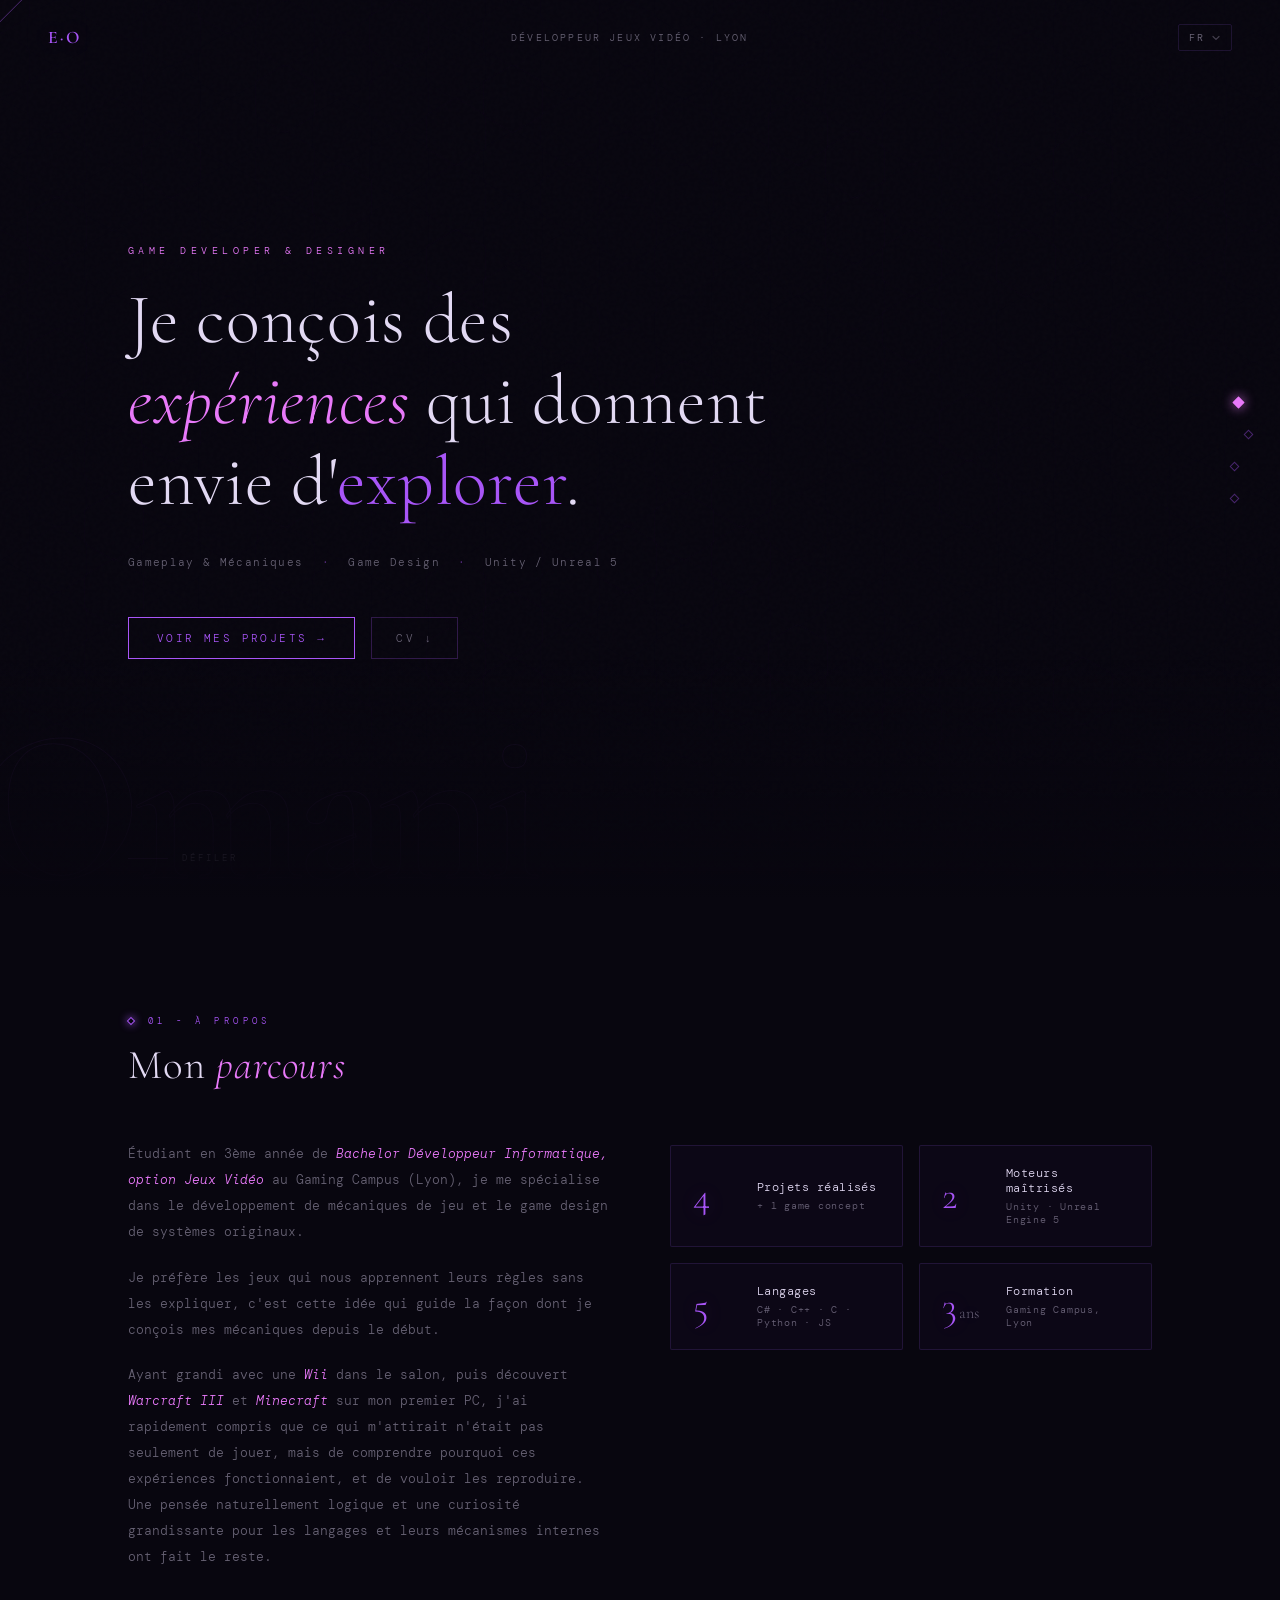
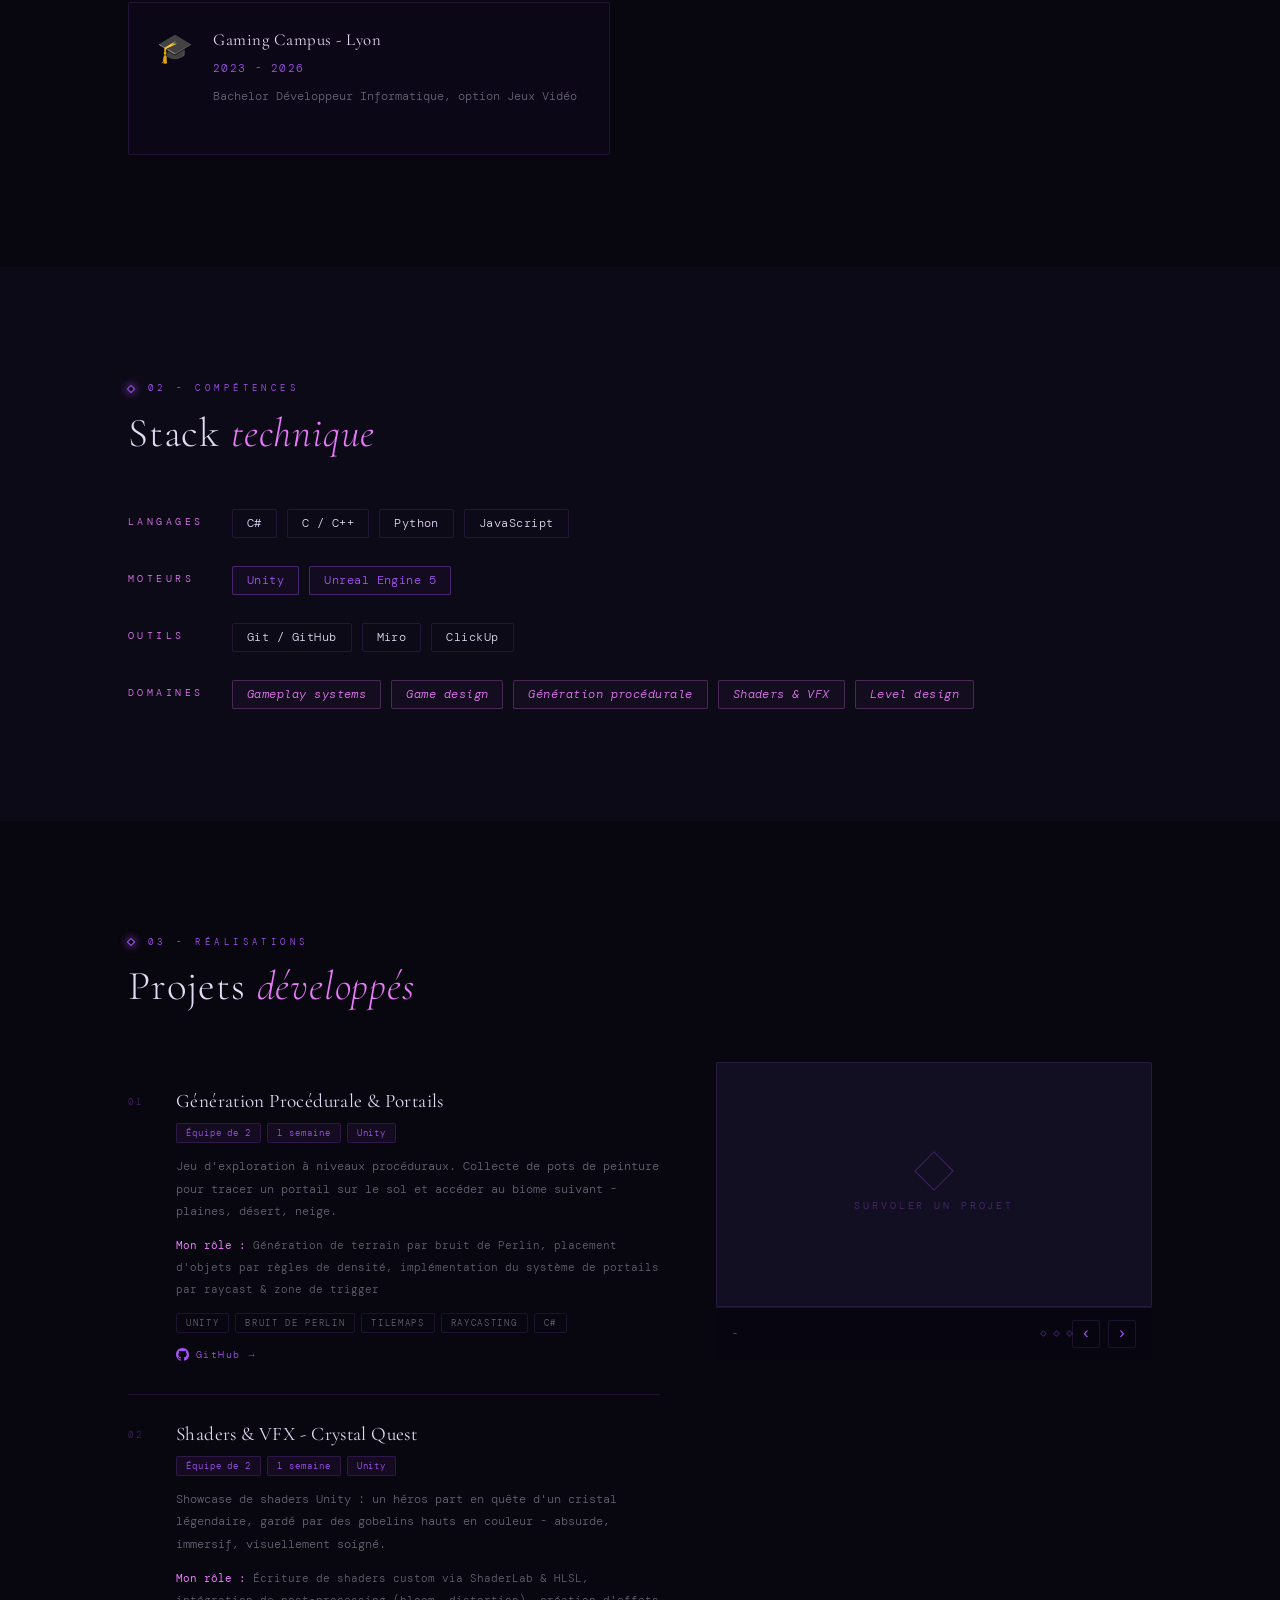
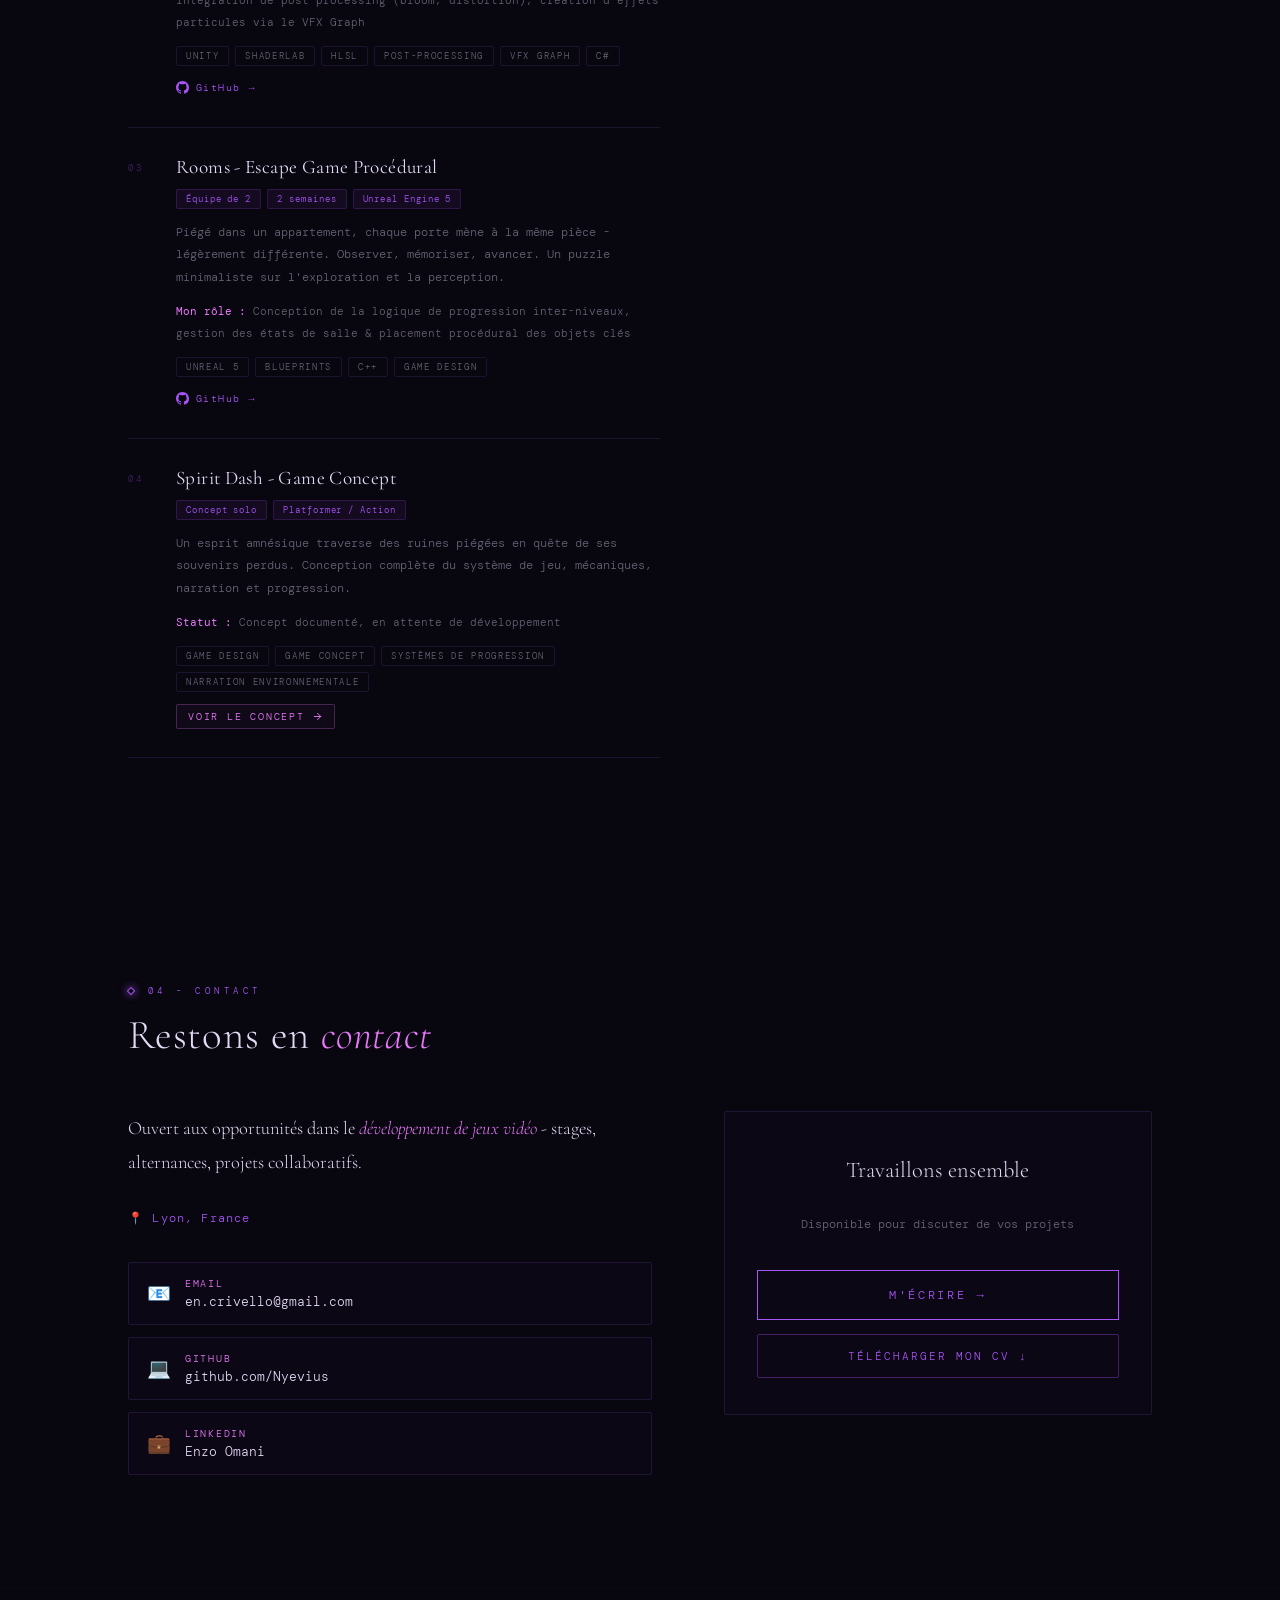
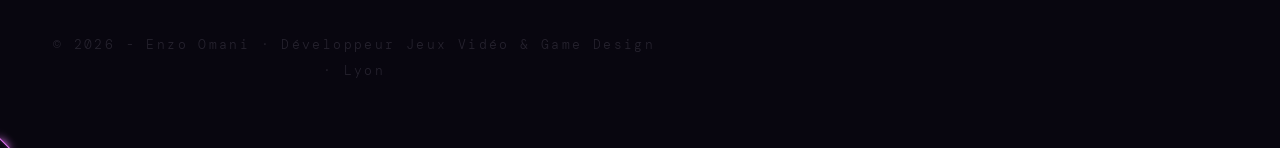
==== fr/index.html @ 34689213 "[ADD] website base" ====
﻿<!DOCTYPE html>
<html lang="fr">
<head>
    <meta charset="UTF-8">
    <meta name="viewport" content="width=device-width, initial-scale=1.0">
    <title>Enzo Omani - Développeur Jeux Vidéo & Game Design</title>
    <link rel="preconnect" href="https://fonts.googleapis.com">
    <link rel="preconnect" href="https://fonts.gstatic.com" crossorigin>
    <link href="https://fonts.googleapis.com/css2?family=Cormorant+Garamond:ital,wght@0,300;0,400;0,600;1,300;1,400&family=DM+Mono:ital,wght@0,300;0,400;1,300&display=swap" rel="stylesheet">
    <link rel="stylesheet" href="style.css">
</head>
<body>
    <canvas id="hex-canvas"></canvas>

    <nav class="nav">
        <div class="nav-logo">E·O</div>
        <div class="nav-right">Développeur Jeux Vidéo · Lyon</div>

        <div class="lang-switcher">
            <button class="lang-btn" id="lang-btn" aria-label="Changer de langue">
                <span class="lang-current">FR</span>
                <svg width="10" height="10" viewBox="0 0 10 10" fill="currentColor"><path d="M2 3.5L5 6.5L8 3.5" stroke="currentColor" stroke-width="1.2" fill="none" stroke-linecap="round"/></svg>
            </button>
            <div class="lang-dropdown" id="lang-dropdown">
                <a href="../en/" class="lang-option">EN - English</a>
                <a href="../fr/" class="lang-option lang-option--active">FR - Français</a>
            </div>
        </div>
    </nav>

    <header class="hero">
        <div class="hero-watermark">Omani</div>
        <div class="hero-content">
            <p class="hero-eyebrow">Game Developer &amp; Designer</p>
            <h1>
                Je conçois des<br>
                <span class="highlight">expériences</span> qui donnent<br>
                envie d'<span class="highlight-teal">explorer</span>.
            </h1>
            <p class="hero-subtitle">
                Gameplay &amp; Mécaniques <span>·</span> Game Design <span>·</span> Unity / Unreal 5
            </p>
            <div class="hero-cta">
                <a href="#projects" class="btn-primary">Voir mes projets <span class="btn-arrow">→</span></a>
                <a href="CV_Enzo_OMANI.pdf" download class="btn-ghost">CV ↓</a>
            </div>
        </div>
        <div class="scroll-hint"><div class="scroll-line"></div>Défiler</div>
    </header>

    <!-- À propos -->
    <section id="about" class="section">
        <p class="section-label">01 - À propos</p>
        <h2>Mon <span class="accent">parcours</span></h2>
        <div class="about-grid">
            <div class="about-text">
                <p>Étudiant en 3ème année de <span class="highlight">Bachelor Développeur Informatique, option Jeux Vidéo</span> au Gaming Campus (Lyon), je me spécialise dans le développement de mécaniques de jeu et le game design de systèmes originaux.</p>
                <p>Je préfère les jeux qui nous apprennent leurs règles sans les expliquer, c'est cette idée qui guide la façon dont je conçois mes mécaniques depuis le début.</p>
                <p>Ayant grandi avec une <span class="highlight">Wii</span> dans le salon, puis découvert <span class="highlight">Warcraft III</span> et <span class="highlight">Minecraft</span> sur mon premier PC, j'ai rapidement compris que ce qui m'attirait n'était pas seulement de jouer, mais de comprendre pourquoi ces expériences fonctionnaient, et de vouloir les reproduire. Une pensée naturellement logique et une curiosité grandissante pour les langages et leurs mécanismes internes ont fait le reste.</p>
                <div class="formation-card">
                    <div class="formation-icon">🎓</div>
                    <div class="formation-content">
                        <h3>Gaming Campus - Lyon</h3>
                        <p class="formation-years">2023 - 2026</p>
                        <p class="formation-degree">Bachelor Développeur Informatique, option Jeux Vidéo</p>
                    </div>
                </div>
            </div>
            <div class="about-highlights">
                <div class="highlight-card">
                    <span class="highlight-num">4</span>
                    <div class="highlight-info">
                        <span class="highlight-label">Projets réalisés</span>
                        <span class="highlight-sub">+ 1 game concept</span>
                    </div>
                </div>
                <div class="highlight-card">
                    <span class="highlight-num">2</span>
                    <div class="highlight-info">
                        <span class="highlight-label">Moteurs maîtrisés</span>
                        <span class="highlight-sub">Unity · Unreal Engine 5</span>
                    </div>
                </div>
                <div class="highlight-card">
                    <span class="highlight-num">5</span>
                    <div class="highlight-info">
                        <span class="highlight-label">Langages</span>
                        <span class="highlight-sub">C# · C++ · C · Python · JS</span>
                    </div>
                </div>
                <div class="highlight-card">
                    <span class="highlight-num">3<span class="highlight-num-unit">ans</span></span>
                    <div class="highlight-info">
                        <span class="highlight-label">Formation</span>
                        <span class="highlight-sub">Gaming Campus, Lyon</span>
                    </div>
                </div>
            </div>
        </div>
    </section>

    <!-- Compétences -->
    <section id="skills" class="section dark-section">
        <p class="section-label">02 - Compétences</p>
        <h2>Stack <span class="accent">technique</span></h2>
        <div class="skills-flat">
            <div class="skills-flat-group">
                <span class="skills-flat-label">Langages</span>
                <div class="skills-flat-tags">
                    <span class="skill-pill">C#</span>
                    <span class="skill-pill">C / C++</span>
                    <span class="skill-pill">Python</span>
                    <span class="skill-pill">JavaScript</span>
                </div>
            </div>
            <div class="skills-flat-group">
                <span class="skills-flat-label">Moteurs</span>
                <div class="skills-flat-tags">
                    <span class="skill-pill accent">Unity</span>
                    <span class="skill-pill accent">Unreal Engine 5</span>
                </div>
            </div>
            <div class="skills-flat-group">
                <span class="skills-flat-label">Outils</span>
                <div class="skills-flat-tags">
                    <span class="skill-pill">Git / GitHub</span>
                    <span class="skill-pill">Miro</span>
                    <span class="skill-pill">ClickUp</span>
                </div>
            </div>
            <div class="skills-flat-group">
                <span class="skills-flat-label">Domaines</span>
                <div class="skills-flat-tags">
                    <span class="skill-pill highlight">Gameplay systems</span>
                    <span class="skill-pill highlight">Game design</span>
                    <span class="skill-pill highlight">Génération procédurale</span>
                    <span class="skill-pill highlight">Shaders &amp; VFX</span>
                    <span class="skill-pill highlight">Level design</span>
                </div>
            </div>
        </div>
    </section>

    <!-- Projets -->
    <section id="projects" class="section">
        <p class="section-label">03 - Réalisations</p>
        <h2>Projets <span class="accent">développés</span></h2>
        <div class="projects-layout">

            <!-- Liste gauche -->
            <div class="projects-list-panel">

                <div class="project-row" data-project="0">
                    <span class="row-num">01</span>
                    <div class="row-body">
                        <h3 class="row-title">Génération Procédurale &amp; Portails</h3>
                        <div class="row-meta">
                            <span class="meta-badge">Équipe de 2</span>
                            <span class="meta-badge">1 semaine</span>
                            <span class="meta-badge">Unity</span>
                        </div>
                        <p class="row-desc">Jeu d'exploration à niveaux procéduraux. Collecte de pots de peinture pour tracer un portail sur le sol et accéder au biome suivant - plaines, désert, neige.</p>
                        <p class="row-role"><strong>Mon rôle :</strong> Génération de terrain par bruit de Perlin, placement d'objets par règles de densité, implémentation du système de portails par raycast &amp; zone de trigger</p>
                        <div class="row-tags"><span class="tag">Unity</span><span class="tag">Bruit de Perlin</span><span class="tag">Tilemaps</span><span class="tag">Raycasting</span><span class="tag">C#</span></div>
                        <a href="https://github.com/Nyevius/Portal-Procedural" target="_blank" rel="noopener" class="row-link">
                            <svg width="13" height="13" viewBox="0 0 24 24" fill="currentColor"><path d="M12 0C5.37 0 0 5.37 0 12c0 5.31 3.435 9.795 8.205 11.385.6.105.825-.255.825-.57 0-.285-.015-1.23-.015-2.235-3.015.555-3.795-.735-4.035-1.41-.135-.345-.72-1.41-1.23-1.695-.42-.225-1.02-.78-.015-.795.945-.015 1.62.87 1.845 1.23 1.08 1.815 2.805 1.305 3.495.99.105-.78.42-1.305.765-1.605-2.67-.3-5.46-1.335-5.46-5.925 0-1.305.465-2.385 1.23-3.225-.12-.3-.54-1.53.12-3.18 0 0 1.005-.315 3.3 1.23.96-.27 1.98-.405 3-.405s2.04.135 3 .405c2.295-1.56 3.3-1.23 3.3-1.23.66 1.65.24 2.88.12 3.18.765.84 1.23 1.905 1.23 3.225 0 4.605-2.805 5.625-5.475 5.925.435.375.81 1.095.81 2.22 0 1.605-.015 2.895-.015 3.3 0 .315.225.69.825.57A12.02 12.02 0 0 0 24 12c0-6.63-5.37-12-12-12z"/></svg>
                            GitHub →
                        </a>
                    </div>
                </div>

                <div class="project-row" data-project="1">
                    <span class="row-num">02</span>
                    <div class="row-body">
                        <h3 class="row-title">Shaders &amp; VFX - Crystal Quest</h3>
                        <div class="row-meta">
                            <span class="meta-badge">Équipe de 2</span>
                            <span class="meta-badge">1 semaine</span>
                            <span class="meta-badge">Unity</span>
                        </div>
                        <p class="row-desc">Showcase de shaders Unity : un héros part en quête d'un cristal légendaire, gardé par des gobelins hauts en couleur - absurde, immersif, visuellement soigné.</p>
                        <p class="row-role"><strong>Mon rôle :</strong> Écriture de shaders custom via ShaderLab &amp; HLSL, intégration de post-processing (bloom, distortion), création d'effets particules via le VFX Graph</p>
                        <div class="row-tags"><span class="tag">Unity</span><span class="tag">ShaderLab</span><span class="tag">HLSL</span><span class="tag">Post-Processing</span><span class="tag">VFX Graph</span><span class="tag">C#</span></div>
                        <a href="https://github.com/Nyevius/Shaders-VFX" target="_blank" rel="noopener" class="row-link">
                            <svg width="13" height="13" viewBox="0 0 24 24" fill="currentColor"><path d="M12 0C5.37 0 0 5.37 0 12c0 5.31 3.435 9.795 8.205 11.385.6.105.825-.255.825-.57 0-.285-.015-1.23-.015-2.235-3.015.555-3.795-.735-4.035-1.41-.135-.345-.72-1.41-1.23-1.695-.42-.225-1.02-.78-.015-.795.945-.015 1.62.87 1.845 1.23 1.08 1.815 2.805 1.305 3.495.99.105-.78.42-1.305.765-1.605-2.67-.3-5.46-1.335-5.46-5.925 0-1.305.465-2.385 1.23-3.225-.12-.3-.54-1.53.12-3.18 0 0 1.005-.315 3.3 1.23.96-.27 1.98-.405 3-.405s2.04.135 3 .405c2.295-1.56 3.3-1.23 3.3-1.23.66 1.65.24 2.88.12 3.18.765.84 1.23 1.905 1.23 3.225 0 4.605-2.805 5.625-5.475 5.925.435.375.81 1.095.81 2.22 0 1.605-.015 2.895-.015 3.3 0 .315.225.69.825.57A12.02 12.02 0 0 0 24 12c0-6.63-5.37-12-12-12z"/></svg>
                            GitHub →
                        </a>
                    </div>
                </div>

                <div class="project-row" data-project="2">
                    <span class="row-num">03</span>
                    <div class="row-body">
                        <h3 class="row-title">Rooms - Escape Game Procédural</h3>
                        <div class="row-meta">
                            <span class="meta-badge">Équipe de 2</span>
                            <span class="meta-badge">2 semaines</span>
                            <span class="meta-badge">Unreal Engine 5</span>
                        </div>
                        <p class="row-desc">Piégé dans un appartement, chaque porte mène à la même pièce - légèrement différente. Observer, mémoriser, avancer. Un puzzle minimaliste sur l'exploration et la perception.</p>
                        <p class="row-role"><strong>Mon rôle :</strong> Conception de la logique de progression inter-niveaux, gestion des états de salle &amp; placement procédural des objets clés</p>
                        <div class="row-tags"><span class="tag">Unreal 5</span><span class="tag">Blueprints</span><span class="tag">C++</span><span class="tag">Game Design</span></div>
                        <a href="https://github.com/Nyevius/Rooms-Puzzle-Game-" target="_blank" rel="noopener" class="row-link">
                            <svg width="13" height="13" viewBox="0 0 24 24" fill="currentColor"><path d="M12 0C5.37 0 0 5.37 0 12c0 5.31 3.435 9.795 8.205 11.385.6.105.825-.255.825-.57 0-.285-.015-1.23-.015-2.235-3.015.555-3.795-.735-4.035-1.41-.135-.345-.72-1.41-1.23-1.695-.42-.225-1.02-.78-.015-.795.945-.015 1.62.87 1.845 1.23 1.08 1.815 2.805 1.305 3.495.99.105-.78.42-1.305.765-1.605-2.67-.3-5.46-1.335-5.46-5.925 0-1.305.465-2.385 1.23-3.225-.12-.3-.54-1.53.12-3.18 0 0 1.005-.315 3.3 1.23.96-.27 1.98-.405 3-.405s2.04.135 3 .405c2.295-1.56 3.3-1.23 3.3-1.23.66 1.65.24 2.88.12 3.18.765.84 1.23 1.905 1.23 3.225 0 4.605-2.805 5.625-5.475 5.925.435.375.81 1.095.81 2.22 0 1.605-.015 2.895-.015 3.3 0 .315.225.69.825.57A12.02 12.02 0 0 0 24 12c0-6.63-5.37-12-12-12z"/></svg>
                            GitHub →
                        </a>
                    </div>
                </div>

                <div class="project-row" data-project="3">
                    <span class="row-num">04</span>
                    <div class="row-body">
                        <h3 class="row-title">Spirit Dash - Game Concept</h3>
                        <div class="row-meta">
                            <span class="meta-badge">Concept solo</span>
                            <span class="meta-badge">Platformer / Action</span>
                        </div>
                        <p class="row-desc">Un esprit amnésique traverse des ruines piégées en quête de ses souvenirs perdus. Conception complète du système de jeu, mécaniques, narration et progression.</p>
                        <p class="row-role"><strong>Statut :</strong> Concept documenté, en attente de développement</p>
                        <div class="row-tags"><span class="tag">Game Design</span><span class="tag">Game Concept</span><span class="tag">Systèmes de progression</span><span class="tag">Narration environnementale</span></div>
                        <a href="spirit-dash.html" class="row-concept-btn">
                            Voir le concept
                            <svg xmlns="http://www.w3.org/2000/svg" width="11" height="11" viewBox="0 0 24 24" fill="none" stroke="currentColor" stroke-width="2" stroke-linecap="round" stroke-linejoin="round"><line x1="5" y1="12" x2="19" y2="12"/><polyline points="12 5 19 12 12 19"/></svg>
                        </a>
                    </div>
                </div>

            </div>

            <!-- Preview panel droite -->
            <div class="projects-preview-panel">
                <div class="preview-frame" id="preview-frame">
                    <!-- Placeholder -->
                    <div class="preview-placeholder" id="preview-placeholder">
                        <div class="placeholder-diamond"></div>
                        <span class="placeholder-text">Survoler un projet</span>
                    </div>

                    <!-- Slides projet 0 -->
                    <div class="preview-slide" data-project="0" data-img="0"><img src="../images/GenProcStart.png" alt="Plaines"></div>
                    <div class="preview-slide" data-project="0" data-img="1"><img src="../images/GenProcDesert.png" alt="Désert"></div>
                    <div class="preview-slide" data-project="0" data-img="2"><img src="../images/GenProcPortal.png" alt="Portail"></div>

                    <!-- Slides projet 1 -->
                    <div class="preview-slide" data-project="1" data-img="0"><img src="../images/ShaderVFX (1).png" alt="Crystal Quest"></div>
                    <div class="preview-slide" data-project="1" data-img="1"><img src="../images/ShaderVFX (2).png" alt="VFX"></div>

                    <!-- Slides projet 2 -->
                    <div class="preview-slide" data-project="2" data-img="0"><img src="../images/RoomScreen (1).png" alt="Rooms 1"></div>
                    <div class="preview-slide" data-project="2" data-img="1"><img src="../images/RoomScreen (2).png" alt="Rooms 2"></div>
                    <div class="preview-slide" data-project="2" data-img="2"><img src="../images/RoomScreen (3).png" alt="Rooms 3"></div>

                    <!-- Concept Spirit Dash -->
                    <div class="preview-slide" data-project="3" data-img="0">
                        <img src="../images/SpiritDash.png" alt="Spirit Dash">
                    </div>
                </div>

                <!-- Nav barre sous la preview -->
                <div class="preview-nav">
                    <span class="preview-nav-title" id="preview-nav-title">-</span>
                    <div class="preview-dots" id="preview-dots"></div>
                    <div class="preview-arrows">
                        <button class="preview-btn" id="preview-prev">‹</button>
                        <button class="preview-btn" id="preview-next">›</button>
                    </div>
                </div>
            </div>

        </div>
    </section>

    <!-- Contact -->
    <section id="contact" class="section">
        <p class="section-label">04 - Contact</p>
        <h2>Restons en <span class="accent">contact</span></h2>
        <div class="contact-layout">
            <div>
                <p class="contact-intro">Ouvert aux opportunités dans le <span class="highlight">développement de jeux vidéo</span> - stages, alternances, projets collaboratifs.</p>
                <p class="contact-location">📍 Lyon, France</p>
                <div class="contact-links">
                    <a href="mailto:en.crivello@gmail.com" class="contact-link">
                        <span class="contact-icon">📧</span>
                        <div class="contact-info-block"><span class="contact-label">Email</span><span class="contact-value">en.crivello@gmail.com</span></div>
                    </a>
                    <a href="https://github.com/Nyevius" target="_blank" rel="noopener noreferrer" class="contact-link">
                        <span class="contact-icon">💻</span>
                        <div class="contact-info-block"><span class="contact-label">GitHub</span><span class="contact-value">github.com/Nyevius</span></div>
                    </a>
                    <a href="https://www.linkedin.com/in/enzo-omani/" target="_blank" rel="noopener noreferrer" class="contact-link">
                        <span class="contact-icon">💼</span>
                        <div class="contact-info-block"><span class="contact-label">LinkedIn</span><span class="contact-value">Enzo Omani</span></div>
                    </a>
                </div>
            </div>
            <div class="contact-actions">
                <p class="contact-actions-title">Travaillons ensemble</p>
                <p class="contact-actions-sub">Disponible pour discuter de vos projets</p>
                <a href="mailto:en.crivello@gmail.com" class="btn-primary btn-large">M'écrire <span class="btn-arrow">→</span></a>
                <a href="CV_Enzo_OMANI.pdf" download class="btn-secondary">Télécharger mon CV ↓</a>
            </div>
        </div>
    </section>

    <footer><p>© 2026 - Enzo Omani · Développeur Jeux Vidéo &amp; Game Design · Lyon</p></footer>

    <script src="script.js"></script>
    <script>
    /* ── Preview panel interactif ───────────────────────── */
    const projectData = [
        { title: 'Génération Procédurale', imgCount: 3 },
        { title: 'Shaders & VFX', imgCount: 2 },
        { title: 'Rooms - Escape Game', imgCount: 3 },
        { title: 'Spirit Dash - Concept', imgCount: 1 }
    ];

    let activeProject = -1;
    let activeImg = 0;

    const frame       = document.getElementById('preview-frame');
    const placeholder = document.getElementById('preview-placeholder');
    const navTitle    = document.getElementById('preview-nav-title');
    const dotsWrap    = document.getElementById('preview-dots');
    const btnPrev     = document.getElementById('preview-prev');
    const btnNext     = document.getElementById('preview-next');

    function showProject(idx) {
        if (idx === activeProject) return;
        activeProject = idx;
        activeImg = 0;

        // masque placeholder
        placeholder.classList.add('hidden');
        frame.classList.add('lit');

        // masque tous les slides et concepts
        document.querySelectorAll('.preview-slide, .preview-concept').forEach(el => el.classList.remove('active'));

        const data = projectData[idx];

        if (data.imgCount === 0) {
            // concept
            document.querySelector(`.preview-concept[data-project="${idx}"]`).classList.add('active');
            navTitle.textContent = data.title;
            dotsWrap.innerHTML = '';
            btnPrev.style.opacity = '0.2';
            btnNext.style.opacity = '0.2';
        } else {
            showImg(idx, 0);
            navTitle.textContent = data.title;
            buildDots(idx, data.imgCount);
            btnPrev.style.opacity = '1';
            btnNext.style.opacity = '1';
        }

        document.querySelectorAll('.project-row').forEach((r, i) => r.classList.toggle('active', i === idx));
    }

    function showImg(proj, imgIdx) {
        document.querySelectorAll(`.preview-slide[data-project="${proj}"]`).forEach(el => el.classList.remove('active'));
        const target = document.querySelector(`.preview-slide[data-project="${proj}"][data-img="${imgIdx}"]`);
        if (target) target.classList.add('active');
        activeImg = imgIdx;
        document.querySelectorAll('.preview-dot').forEach((d, i) => d.classList.toggle('active', i === imgIdx));
    }

    function buildDots(proj, count) {
        dotsWrap.innerHTML = '';
        for (let i = 0; i < count; i++) {
            const d = document.createElement('span');
            d.className = 'preview-dot' + (i === 0 ? ' active' : '');
            d.addEventListener('click', () => showImg(proj, i));
            dotsWrap.appendChild(d);
        }
    }

    btnPrev.addEventListener('click', () => {
        if (activeProject < 0 || projectData[activeProject].imgCount === 0) return;
        const c = projectData[activeProject].imgCount;
        showImg(activeProject, (activeImg - 1 + c) % c);
    });

    btnNext.addEventListener('click', () => {
        if (activeProject < 0 || projectData[activeProject].imgCount === 0) return;
        const c = projectData[activeProject].imgCount;
        showImg(activeProject, (activeImg + 1) % c);
    });

    document.querySelectorAll('.project-row').forEach((row, i) => {
        row.addEventListener('mouseenter', () => showProject(i));
    });
    </script>
</body>
</html>
---- fr/style.css ----
﻿@import url('https://fonts.googleapis.com/css2?family=Cormorant+Garamond:ital,wght@0,300;0,400;0,600;1,300;1,400&family=DM+Mono:ital,wght@0,300;0,400;1,300&display=swap');

:root {
    --bg:      #08060f;
    --bg2:     #0d0a18;
    --surface: #130f22;
    --border:  rgba(160, 100, 255, 0.14);
    --accent:  #a855f7;
    --accent2: #e879f9;
    --accent3: #7c3aed;
    --text:    #e2d9f3;
    --muted:   rgba(220, 210, 240, 0.45);
    --glow:    rgba(168, 85, 247, 0.22);
}

*, *::before, *::after { box-sizing: border-box; margin: 0; padding: 0; }
html { scroll-behavior: smooth; }
body { font-family: 'DM Mono', monospace; background: var(--bg); color: var(--text); cursor: none; overflow-x: hidden; }

body::after {
    content: ''; position: fixed; inset: 0;
    background-image: url("data:image/svg+xml,%3Csvg viewBox='0 0 256 256' xmlns='http://www.w3.org/2000/svg'%3E%3Cfilter id='n'%3E%3CfeTurbulence type='fractalNoise' baseFrequency='0.9' numOctaves='4' stitchTiles='stitch'/%3E%3C/filter%3E%3Crect width='100%25' height='100%25' filter='url(%23n)' opacity='0.035'/%3E%3C/svg%3E");
    pointer-events: none; z-index: 1; opacity: 0.45;
}

#hex-canvas { position: fixed; top: 0; left: 0; z-index: 0; pointer-events: none; }

/* ─── Losange cursor ─────────────────────────────────────── */
.cursor-diamond {
    position: fixed; width: 14px; height: 14px; border: 1.5px solid var(--accent2);
    transform: translate(-50%, -50%) rotate(45deg); pointer-events: none; z-index: 9999;
    box-shadow: 0 0 8px var(--accent2), inset 0 0 4px rgba(232,121,249,0.15);
    animation: diamondSpin 4s linear infinite;
}
.cursor-outer {
    position: fixed; width: 32px; height: 32px; border: 1px solid rgba(168,85,247,0.3);
    transform: translate(-50%, -50%) rotate(45deg); pointer-events: none; z-index: 9998;
    transition: left 0.12s ease, top 0.12s ease, width 0.25s, height 0.25s;
    animation: diamondSpin 8s linear infinite reverse;
}
body:has(a:hover) .cursor-diamond, body:has(.project-row:hover) .cursor-diamond {
    width: 18px; height: 18px; border-color: var(--accent);
    box-shadow: 0 0 16px var(--accent), inset 0 0 8px rgba(168,85,247,0.3);
}
body:has(a:hover) .cursor-outer { width: 48px; height: 48px; border-color: rgba(168,85,247,0.5); }
@keyframes diamondSpin { from { transform: translate(-50%,-50%) rotate(45deg); } to { transform: translate(-50%,-50%) rotate(405deg); } }

/* ─── Nav dots ───────────────────────────────────────────── */
.nav-dots {
    position: fixed; right: 28px; top: 50%; transform: translateY(-50%);
    z-index: 200; display: flex; flex-direction: column; gap: 20px; align-items: center;
}
.nav-dot { position: relative; display: flex; align-items: center; justify-content: flex-end; gap: 10px; cursor: pointer; text-decoration: none; }
.nav-dot-pip { width: 7px; height: 7px; border: 1px solid rgba(168,85,247,0.4); transform: rotate(45deg); transition: all 0.3s; background: transparent; }
.nav-dot.active .nav-dot-pip, .nav-dot:hover .nav-dot-pip { background: var(--accent2); border-color: var(--accent2); box-shadow: 0 0 10px var(--accent2); transform: rotate(45deg) scale(1.2); }
.nav-dot-label { font-size: 0.58rem; letter-spacing: 0.2em; text-transform: uppercase; color: var(--muted); opacity: 0; transform: translateX(8px); transition: opacity 0.25s, transform 0.25s; pointer-events: none; white-space: nowrap; font-weight: 300; }
.nav-dot:hover .nav-dot-label { opacity: 1; transform: translateX(0); }

/* ─── Nav bar ────────────────────────────────────────────── */
.nav { position: fixed; width: 100%; padding: 24px 48px; display: flex; justify-content: space-between; align-items: center; z-index: 100; background: transparent; transition: background 0.3s, backdrop-filter 0.3s; }
.nav.scrolled { background: rgba(8,6,15,0.90); backdrop-filter: blur(14px); border-bottom: 1px solid rgba(168,85,247,0.1); }
.nav-logo { font-family: 'Cormorant Garamond', serif; font-weight: 600; font-size: 1.1rem; letter-spacing: 0.14em; color: var(--accent); text-shadow: 0 0 24px var(--glow); }
.nav-right { font-size: 0.62rem; letter-spacing: 0.22em; text-transform: uppercase; color: var(--muted); font-weight: 300; }

/* ─── Hero ───────────────────────────────────────────────── */
.hero { position: relative; min-height: 100vh; display: flex; align-items: center; padding: 0 10%; z-index: 2; overflow: hidden; }
.hero-watermark { position: absolute; bottom: -2%; left: -2%; font-family: 'Cormorant Garamond', serif; font-size: clamp(100px, 18vw, 220px); font-weight: 600; color: transparent; -webkit-text-stroke: 1px rgba(168,85,247,0.07); letter-spacing: -0.04em; line-height: 1; pointer-events: none; z-index: 0; user-select: none; white-space: nowrap; }
.hero-content { position: relative; z-index: 1; }
.hero::after { content: ''; position: absolute; bottom: 0; left: 0; right: 0; height: 240px; background: linear-gradient(to bottom, transparent, var(--bg)); pointer-events: none; z-index: 2; }
.hero-eyebrow { font-size: 0.62rem; letter-spacing: 0.45em; text-transform: uppercase; color: var(--accent2); margin-bottom: 20px; opacity: 0; animation: fadeUp 0.7s ease 0.3s forwards; font-weight: 300; }
.hero h1 { font-family: 'Cormorant Garamond', serif; font-size: clamp(2.4rem, 5.5vw, 5rem); font-weight: 300; line-height: 1.15; letter-spacing: 0.01em; opacity: 0; animation: fadeUp 0.8s ease 0.5s forwards; }
.highlight { color: var(--accent2); font-style: italic; }
.highlight-teal { color: var(--accent); }
.hero-subtitle { margin-top: 28px; font-size: 0.7rem; color: var(--muted); letter-spacing: 0.12em; line-height: 2; font-weight: 300; opacity: 0; animation: fadeUp 0.8s ease 0.7s forwards; }
.hero-subtitle span { display: inline-block; margin: 0 10px; color: var(--accent); opacity: 0.5; }
.hero-cta { display: flex; gap: 16px; align-items: center; margin-top: 44px; opacity: 0; animation: fadeUp 0.8s ease 0.9s forwards; flex-wrap: wrap; }
.scroll-hint { position: absolute; bottom: 36px; left: 10%; display: flex; align-items: center; gap: 14px; font-size: 0.58rem; letter-spacing: 0.32em; text-transform: uppercase; color: var(--muted); opacity: 0; animation: fadeUp 0.8s ease 1.2s forwards; font-weight: 300; }
.scroll-line { width: 40px; height: 1px; background: rgba(168,85,247,0.2); position: relative; overflow: hidden; }
.scroll-line::after { content: ''; position: absolute; left: -100%; width: 100%; height: 100%; background: var(--accent2); animation: scanLine 2.2s ease-in-out infinite; box-shadow: 0 0 5px var(--accent2); }
@keyframes scanLine { 0% { left: -100%; } 100% { left: 100%; } }

/* ─── Buttons ────────────────────────────────────────────── */
.btn-primary { display: inline-flex; align-items: center; gap: 10px; padding: 13px 28px; border: 1px solid var(--accent); color: var(--accent); text-decoration: none; font-family: 'DM Mono', monospace; font-size: 0.68rem; font-weight: 300; letter-spacing: 0.22em; text-transform: uppercase; position: relative; overflow: hidden; transition: color 0.3s; }
.btn-primary::before { content: ''; position: absolute; inset: 0; background: var(--accent); transform: translateX(-101%); transition: transform 0.3s ease; z-index: -1; }
.btn-primary:hover { color: var(--bg); }
.btn-primary:hover::before { transform: translateX(0); }
.btn-arrow { transition: transform 0.3s; }
.btn-primary:hover .btn-arrow { transform: translateX(5px); }
.btn-ghost { display: inline-flex; align-items: center; gap: 8px; padding: 13px 24px; border: 1px solid rgba(168,85,247,0.25); color: var(--muted); text-decoration: none; font-family: 'DM Mono', monospace; font-size: 0.68rem; font-weight: 300; letter-spacing: 0.22em; text-transform: uppercase; transition: border-color 0.3s, color 0.3s; }
.btn-ghost:hover { border-color: var(--accent2); color: var(--accent2); }
.btn-large { padding: 16px 36px; font-size: 0.76rem; justify-content: center; }
.btn-secondary { display: inline-flex; align-items: center; justify-content: center; gap: 10px; padding: 14px 28px; border: 1px solid rgba(168,85,247,0.35); color: var(--accent); background: transparent; border-radius: 2px; font-family: 'DM Mono', monospace; font-size: 0.7rem; font-weight: 300; letter-spacing: 0.18em; text-decoration: none; transition: background 0.25s, color 0.25s, border-color 0.25s; text-transform: uppercase; }
.btn-secondary:hover { background: var(--accent); color: var(--bg); border-color: var(--accent); }

/* ─── Sections ───────────────────────────────────────────── */
.section { position: relative; padding: 112px 10%; z-index: 2; opacity: 0; transform: translateY(40px); transition: opacity 0.85s ease, transform 0.85s ease; scroll-margin-top: 80px; }
.section.visible { opacity: 1; transform: translateY(0); }
.dark-section { background: var(--bg2); }
.section-label { font-size: 0.58rem; letter-spacing: 0.48em; text-transform: uppercase; color: var(--accent); margin-bottom: 12px; display: flex; align-items: center; gap: 14px; font-weight: 300; }
.section-label::before { content: ''; display: inline-block; width: 6px; height: 6px; border: 1px solid var(--accent); transform: rotate(45deg); box-shadow: 0 0 8px var(--accent); }
h2 { font-family: 'Cormorant Garamond', serif; font-size: clamp(1.9rem, 3.2vw, 3rem); font-weight: 300; color: var(--text); margin-bottom: 52px; letter-spacing: 0.02em; line-height: 1.15; }
h2 .accent { color: var(--accent2); font-style: italic; }
p { font-size: 0.83rem; line-height: 1.95; color: var(--muted); max-width: 620px; margin-bottom: 20px; font-weight: 300; }

/* ─── About ──────────────────────────────────────────────── */
.about-grid { display: grid; grid-template-columns: 1fr 1fr; gap: 60px; align-items: start; }
.about-text p { max-width: none; }
.formation-card { display: flex; align-items: flex-start; gap: 20px; padding: 26px 28px; background: rgba(168,85,247,0.03); border: 1px solid var(--border); border-radius: 2px; transition: border-color 0.3s, background 0.3s; margin-top: 32px; }
.formation-card:hover { border-color: rgba(168,85,247,0.28); background: rgba(168,85,247,0.05); }
.formation-icon { font-size: 1.8rem; }
.formation-content h3 { font-family: 'Cormorant Garamond', serif; font-size: 1.05rem; font-weight: 400; color: var(--text); margin-bottom: 8px; letter-spacing: 0.03em; }
.formation-years { font-size: 0.68rem; color: var(--accent); margin-bottom: 6px; letter-spacing: 0.12em; }
.formation-degree { font-size: 0.76rem; color: var(--muted); font-weight: 300; }
.about-highlights { display: grid; grid-template-columns: 1fr 1fr; gap: 16px; padding-top: 4px; }

.highlight-card {
    display: flex; align-items: center; gap: 16px;
    padding: 20px 22px;
    border: 1px solid var(--border); border-radius: 2px;
    background: rgba(168,85,247,0.03);
    transition: border-color 0.3s, background 0.3s;
}

.highlight-card:hover {
    border-color: rgba(168,85,247,0.28);
    background: rgba(168,85,247,0.055);
}

.highlight-num {
    font-family: 'Cormorant Garamond', serif;
    font-size: 2.4rem; font-weight: 300; line-height: 1;
    color: var(--accent); min-width: 48px;
    text-shadow: 0 0 20px var(--glow);
}

.highlight-num-unit {
    font-size: 1rem; font-weight: 300; margin-left: 2px; color: var(--muted);
}

.highlight-info { display: flex; flex-direction: column; gap: 4px; }

.highlight-label {
    font-size: 0.72rem; color: var(--text); font-weight: 300; letter-spacing: 0.04em;
}

.highlight-sub {
    font-size: 0.6rem; color: var(--muted); font-weight: 300;
    letter-spacing: 0.08em;
}

/* ─── Skills ─────────────────────────────────────────────── */
.skills-flat { display: flex; flex-direction: column; gap: 28px; margin-top: 8px; }
.skills-flat-group { display: flex; align-items: flex-start; gap: 24px; }
.skills-flat-label { font-size: 0.6rem; letter-spacing: 0.36em; text-transform: uppercase; color: var(--accent2); font-weight: 300; min-width: 80px; padding-top: 6px; }
.skills-flat-tags { display: flex; flex-wrap: wrap; gap: 10px; }
.skill-pill { font-size: 0.72rem; padding: 6px 14px; border: 1px solid var(--border); color: var(--text); border-radius: 2px; font-weight: 300; letter-spacing: 0.04em; transition: border-color 0.3s, color 0.3s; }
.skill-pill.accent { border-color: rgba(168,85,247,0.35); color: var(--accent); background: rgba(168,85,247,0.04); }
.skill-pill.highlight { border-color: rgba(232,121,249,0.25); color: var(--accent2); background: rgba(232,121,249,0.03); }
.skill-pill:hover { border-color: rgba(168,85,247,0.4); color: var(--accent); }

/* ─── Projects : liste + preview sticky ─────────────────── */
.projects-layout { display: grid; grid-template-columns: 1.1fr 0.9fr; gap: 0 56px; margin-top: 8px; align-items: start; }

.projects-list-panel { display: flex; flex-direction: column; }

.project-row {
    display: flex; align-items: flex-start; gap: 20px; padding: 28px 0;
    border-bottom: 1px solid var(--border); cursor: pointer; position: relative;
    opacity: 1; transform: none;
    transition: background 0.3s ease;
}

.project-row::before { content: ''; position: absolute; left: -10%; top: 0; bottom: 0; width: 0; background: linear-gradient(to right, rgba(168,85,247,0.04), transparent); transition: width 0.4s ease; pointer-events: none; }
.project-row:hover::before, .project-row.active::before { width: 110%; }
.project-row:nth-child(2) { }
.project-row:nth-child(3) { }
.project-row:nth-child(4) { }

.row-num { font-size: 0.58rem; letter-spacing: 0.28em; color: var(--accent); opacity: 0.35; padding-top: 6px; min-width: 28px; font-weight: 300; transition: opacity 0.3s, color 0.3s; }
.project-row:hover .row-num, .project-row.active .row-num { opacity: 1; color: var(--accent2); }

.row-body { flex: 1; }

.row-title { font-family: 'Cormorant Garamond', serif; font-size: 1.2rem; font-weight: 400; color: var(--text); letter-spacing: 0.02em; line-height: 1.2; margin-bottom: 10px; transition: color 0.3s; }
.project-row:hover .row-title, .project-row.active .row-title { color: var(--accent); }

.row-meta { display: flex; flex-wrap: wrap; gap: 6px; margin-bottom: 12px; }

.meta-badge { font-size: 0.58rem; padding: 3px 9px; background: rgba(168,85,247,0.08); border: 1px solid rgba(168,85,247,0.18); color: var(--accent); border-radius: 2px; letter-spacing: 0.1em; font-weight: 300; }

.row-desc { font-size: 0.77rem; color: var(--muted); line-height: 1.85; margin: 0 0 12px; font-weight: 300; max-width: none; }
.row-role { font-size: 0.7rem; color: var(--muted); font-weight: 300; margin-bottom: 12px; }
.row-role strong { color: var(--accent2); font-weight: 400; }
.row-tags { display: flex; flex-wrap: wrap; gap: 6px; margin-bottom: 12px; }

.tag { font-size: 0.58rem; letter-spacing: 0.18em; text-transform: uppercase; padding: 3px 9px; border: 1px solid var(--border); color: var(--muted); border-radius: 2px; transition: border-color 0.3s, color 0.3s; font-weight: 300; }
.project-row:hover .tag, .project-row.active .tag { border-color: rgba(168,85,247,0.28); color: var(--accent); }

.row-link { display: inline-flex; align-items: center; gap: 7px; font-size: 0.62rem; letter-spacing: 0.15em; color: var(--accent); text-decoration: none; font-weight: 300; transition: color 0.3s, gap 0.3s; }
.row-link:hover { color: var(--accent2); gap: 11px; }
.row-concept-btn { display: inline-flex; align-items: center; gap: 7px; font-size: 0.62rem; letter-spacing: 0.18em; text-transform: uppercase; color: var(--accent2); text-decoration: none; border: 1px solid rgba(232,121,249,0.25); padding: 5px 11px; border-radius: 2px; background: rgba(232,121,249,0.04); transition: all 0.3s; font-weight: 300; }
.row-concept-btn:hover { border-color: var(--accent2); background: rgba(232,121,249,0.1); }

/* Preview panel */
.projects-preview-panel { position: sticky; top: 100px; align-self: start; }

.preview-frame { position: relative; border: 1px solid var(--border); border-radius: 2px; background: var(--surface); overflow: hidden; aspect-ratio: 16/9; transition: border-color 0.4s, box-shadow 0.4s; }
.preview-frame.lit { border-color: rgba(168,85,247,0.35); box-shadow: 0 0 40px rgba(168,85,247,0.1); }

.preview-slide { position: absolute; inset: 0; display: flex; align-items: center; justify-content: center; opacity: 0; transition: opacity 0.45s ease; pointer-events: none; }
.preview-slide.active { opacity: 1; pointer-events: auto; }
.preview-slide img { width: 100%; height: 100%; object-fit: contain; object-position: center; background: var(--surface); display: block; }

.preview-placeholder { position: absolute; inset: 0; display: flex; flex-direction: column; align-items: center; justify-content: center; gap: 14px; opacity: 1; transition: opacity 0.4s; pointer-events: none; }
.preview-placeholder.hidden { opacity: 0; }
.placeholder-diamond { width: 28px; height: 28px; border: 1px solid rgba(168,85,247,0.3); transform: rotate(45deg); animation: diamondSpin 6s linear infinite; }
.placeholder-text { font-size: 0.6rem; letter-spacing: 0.3em; text-transform: uppercase; color: rgba(168,85,247,0.35); font-weight: 300; }

.preview-nav { display: flex; align-items: center; justify-content: space-between; padding: 12px 16px; border-top: 1px solid var(--border); background: rgba(8,6,15,0.6); }
.preview-nav-title { font-size: 0.6rem; letter-spacing: 0.18em; color: var(--muted); font-weight: 300; text-transform: uppercase; flex: 1; }
.preview-dots { display: flex; gap: 8px; }
.preview-dot { width: 5px; height: 5px; border: 1px solid rgba(168,85,247,0.3); transform: rotate(45deg); cursor: pointer; transition: background 0.2s, border-color 0.2s; }
.preview-dot.active { background: var(--accent2); border-color: var(--accent2); box-shadow: 0 0 6px var(--accent2); }
.preview-arrows { display: flex; gap: 8px; }
.preview-btn { background: transparent; border: 1px solid var(--border); color: var(--accent); font-size: 1rem; width: 28px; height: 28px; border-radius: 2px; cursor: pointer; display: flex; align-items: center; justify-content: center; transition: background 0.2s, border-color 0.2s; padding-bottom: 1px; }
.preview-btn:hover { background: rgba(168,85,247,0.15); border-color: var(--accent); }

.preview-concept { position: absolute; inset: 0; display: flex; flex-direction: column; align-items: center; justify-content: center; gap: 16px; padding: 32px; text-align: center; opacity: 0; transition: opacity 0.45s ease; }
.preview-concept.active { opacity: 1; }
.concept-glyph { font-family: 'Cormorant Garamond', serif; font-size: 3.5rem; color: rgba(168,85,247,0.25); line-height: 1; font-weight: 300; font-style: italic; }
.concept-label { font-size: 0.65rem; letter-spacing: 0.3em; text-transform: uppercase; color: rgba(168,85,247,0.45); font-weight: 300; }

/* ─── Contact ────────────────────────────────────────────── */
.contact-layout { display: grid; grid-template-columns: 1.1fr 0.9fr; gap: 72px; margin-top: 44px; align-items: start; }
.contact-intro { font-family: 'Cormorant Garamond', serif; font-weight: 300; font-size: 1.15rem; line-height: 1.85; color: var(--text); margin-bottom: 28px; }
.contact-location { font-size: 0.74rem; color: var(--accent); margin-bottom: 32px; letter-spacing: 0.1em; font-weight: 300; }
.contact-links { display: flex; flex-direction: column; gap: 12px; }
.contact-link { display: flex; align-items: center; gap: 14px; padding: 14px 18px; background: rgba(168,85,247,0.025); border: 1px solid var(--border); border-radius: 2px; text-decoration: none; color: inherit; transition: all 0.3s; }
.contact-link:hover { border-color: var(--accent); background: rgba(168,85,247,0.055); transform: translateX(5px); box-shadow: 0 0 20px rgba(168,85,247,0.08); }
.contact-icon { font-size: 1.2rem; }
.contact-info-block { display: flex; flex-direction: column; gap: 3px; }
.contact-label { font-size: 0.6rem; text-transform: uppercase; letter-spacing: 0.18em; color: var(--accent2); font-weight: 300; }
.contact-value { font-size: 0.8rem; color: var(--text); font-weight: 300; }
.contact-actions { display: flex; flex-direction: column; gap: 14px; padding: 36px 32px; border: 1px solid var(--border); background: rgba(168,85,247,0.025); border-radius: 2px; text-align: center; }
.contact-actions-title { font-family: 'Cormorant Garamond', serif; font-size: 1.4rem; font-weight: 300; color: var(--text); margin-bottom: 8px; }
.contact-actions-sub { font-size: 0.72rem; color: var(--muted); margin-bottom: 20px; font-weight: 300; }

footer { position: relative; z-index: 2; text-align: center; padding: 44px; font-size: 0.62rem; letter-spacing: 0.24em; color: var(--muted); opacity: 0.3; border-top: 1px solid var(--border); font-weight: 300; }

@keyframes fadeUp { from { opacity: 0; transform: translateY(20px); } to { opacity: 1; transform: translateY(0); } }

@media (pointer: coarse) { body { cursor: auto; } .cursor-diamond, .cursor-outer { display: none !important; } .nav-dots { display: none; } }

@media (max-width: 900px) {
    .about-grid, .contact-layout { grid-template-columns: 1fr; }
    .skills-flat-group { flex-direction: column; gap: 10px; }
    .skills-flat-label { min-width: unset; padding-top: 0; }
    .about-highlights { grid-template-columns: 1fr 1fr; }
    .projects-layout { grid-template-columns: 1fr; }
    .projects-preview-panel { display: none; }
}

@media (max-width: 768px) {
    .nav { padding: 16px 20px; } .nav-dots { display: none; }
    .section { padding: 72px 6%; } .hero { padding: 0 6%; }
    h2 { margin-bottom: 36px; } .btn-large { width: 100%; }
}

/* ── Language switcher ───────────────────────────────────── */
.lang-switcher {
    position: relative;
}

.lang-btn {
    display: flex; align-items: center; gap: 6px;
    background: transparent;
    border: 1px solid var(--border);
    color: var(--muted);
    font-family: "DM Mono", monospace;
    font-size: 0.62rem; letter-spacing: 0.2em;
    padding: 6px 10px; border-radius: 2px;
    cursor: pointer;
    transition: border-color 0.3s, color 0.3s;
}

.lang-btn:hover {
    border-color: var(--accent);
    color: var(--accent);
}

.lang-btn svg {
    transition: transform 0.25s;
    opacity: 0.6;
}

.lang-btn.open svg { transform: rotate(180deg); }

.lang-dropdown {
    position: absolute; top: calc(100% + 8px); right: 0;
    background: var(--bg2);
    border: 1px solid var(--border);
    border-radius: 2px;
    min-width: 130px;
    overflow: hidden;
    opacity: 0; pointer-events: none;
    transform: translateY(-6px);
    transition: opacity 0.2s, transform 0.2s;
    z-index: 300;
}

.lang-dropdown.open {
    opacity: 1; pointer-events: auto;
    transform: translateY(0);
}

.lang-option {
    display: block; padding: 10px 14px;
    font-family: "DM Mono", monospace;
    font-size: 0.62rem; letter-spacing: 0.15em;
    color: var(--muted); text-decoration: none;
    transition: background 0.2s, color 0.2s;
    border-bottom: 1px solid var(--border);
}

.lang-option:last-child { border-bottom: none; }

.lang-option:hover {
    background: rgba(168,85,247,0.06);
    color: var(--text);
}

.lang-option--active {
    color: var(--accent2);
}
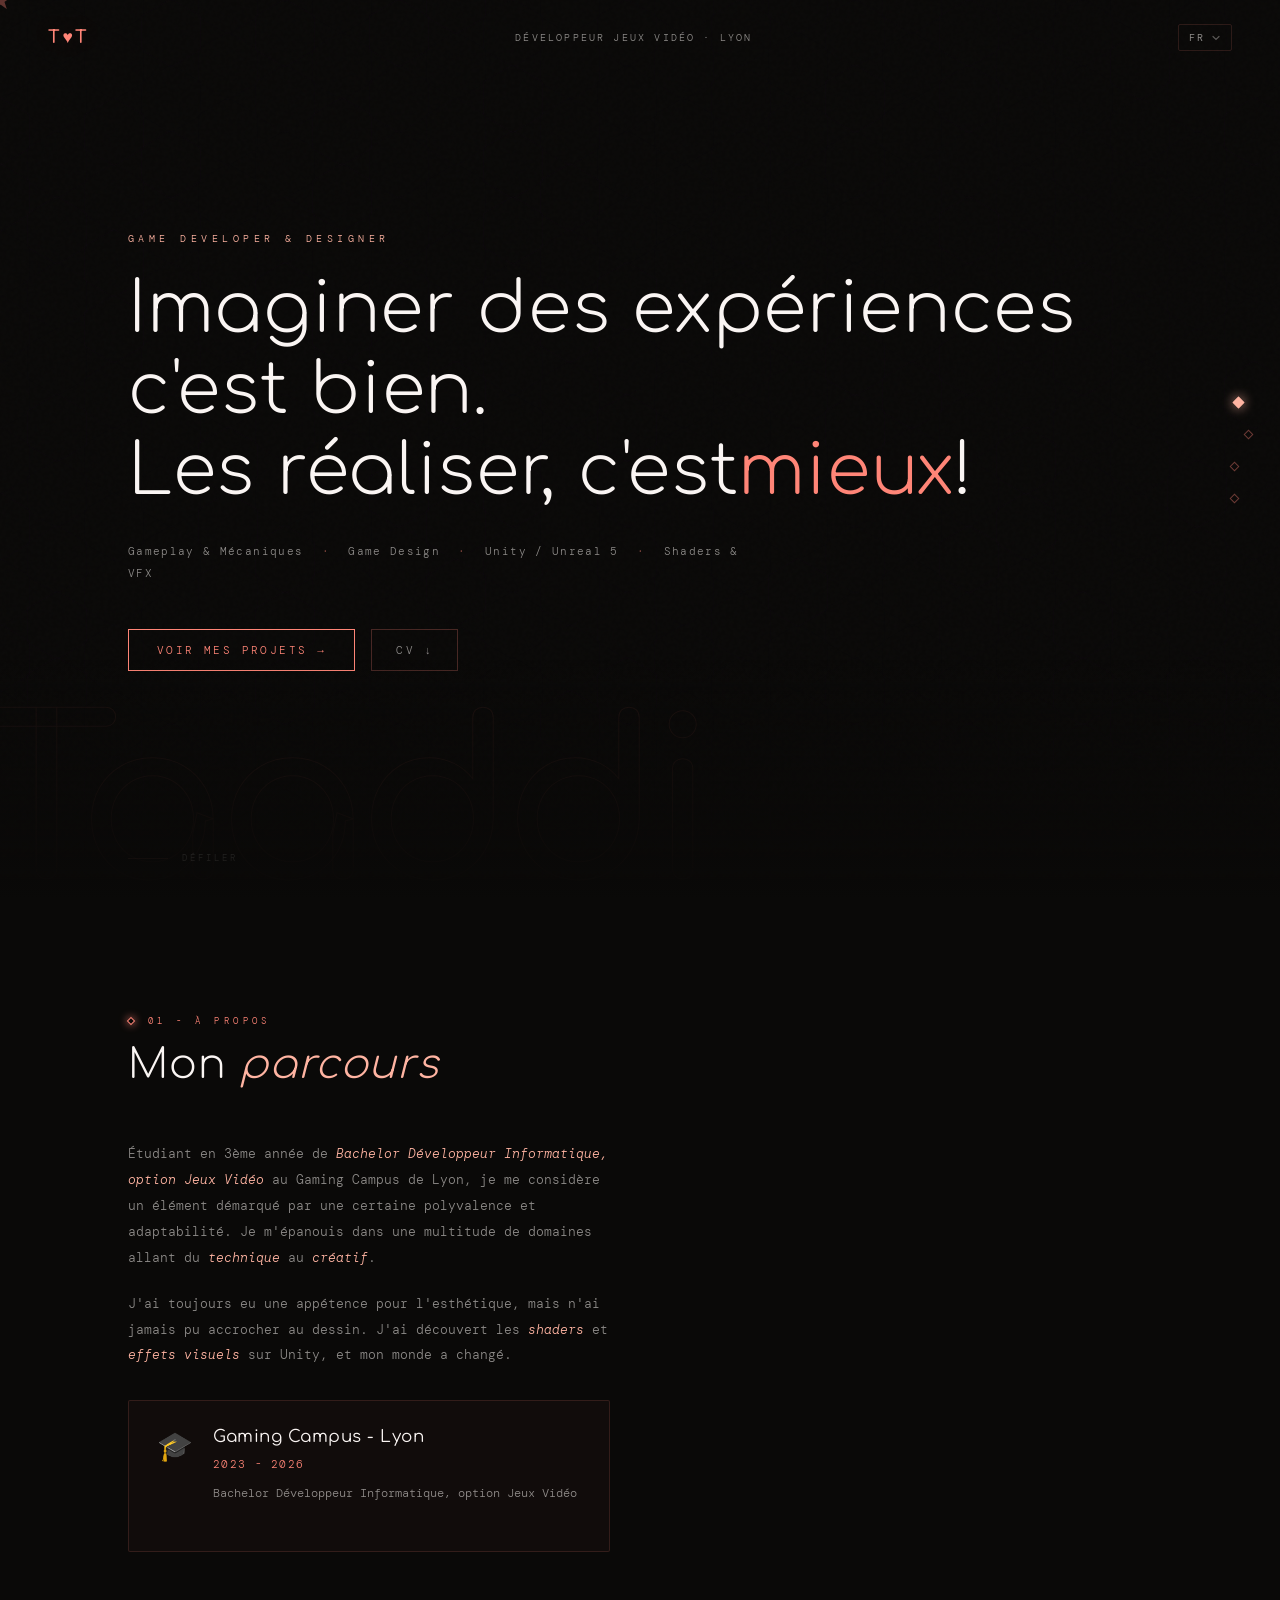
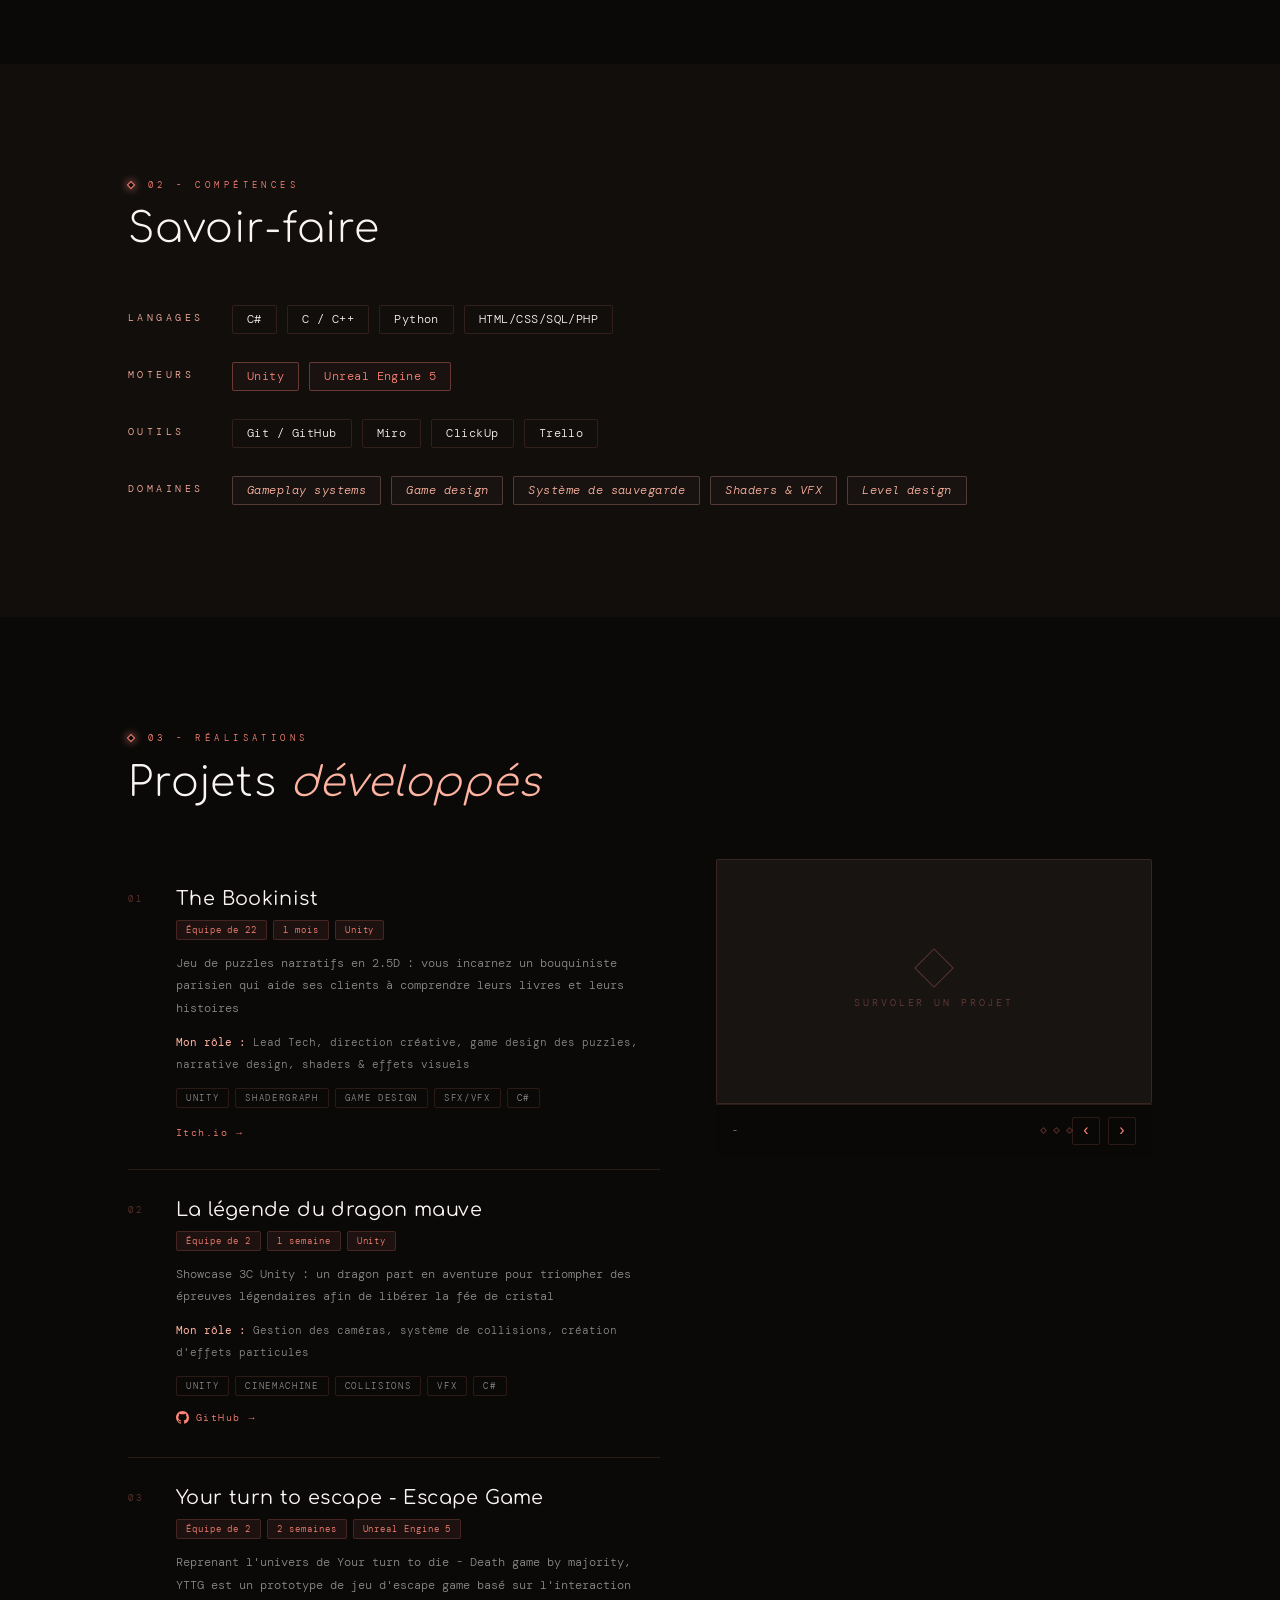
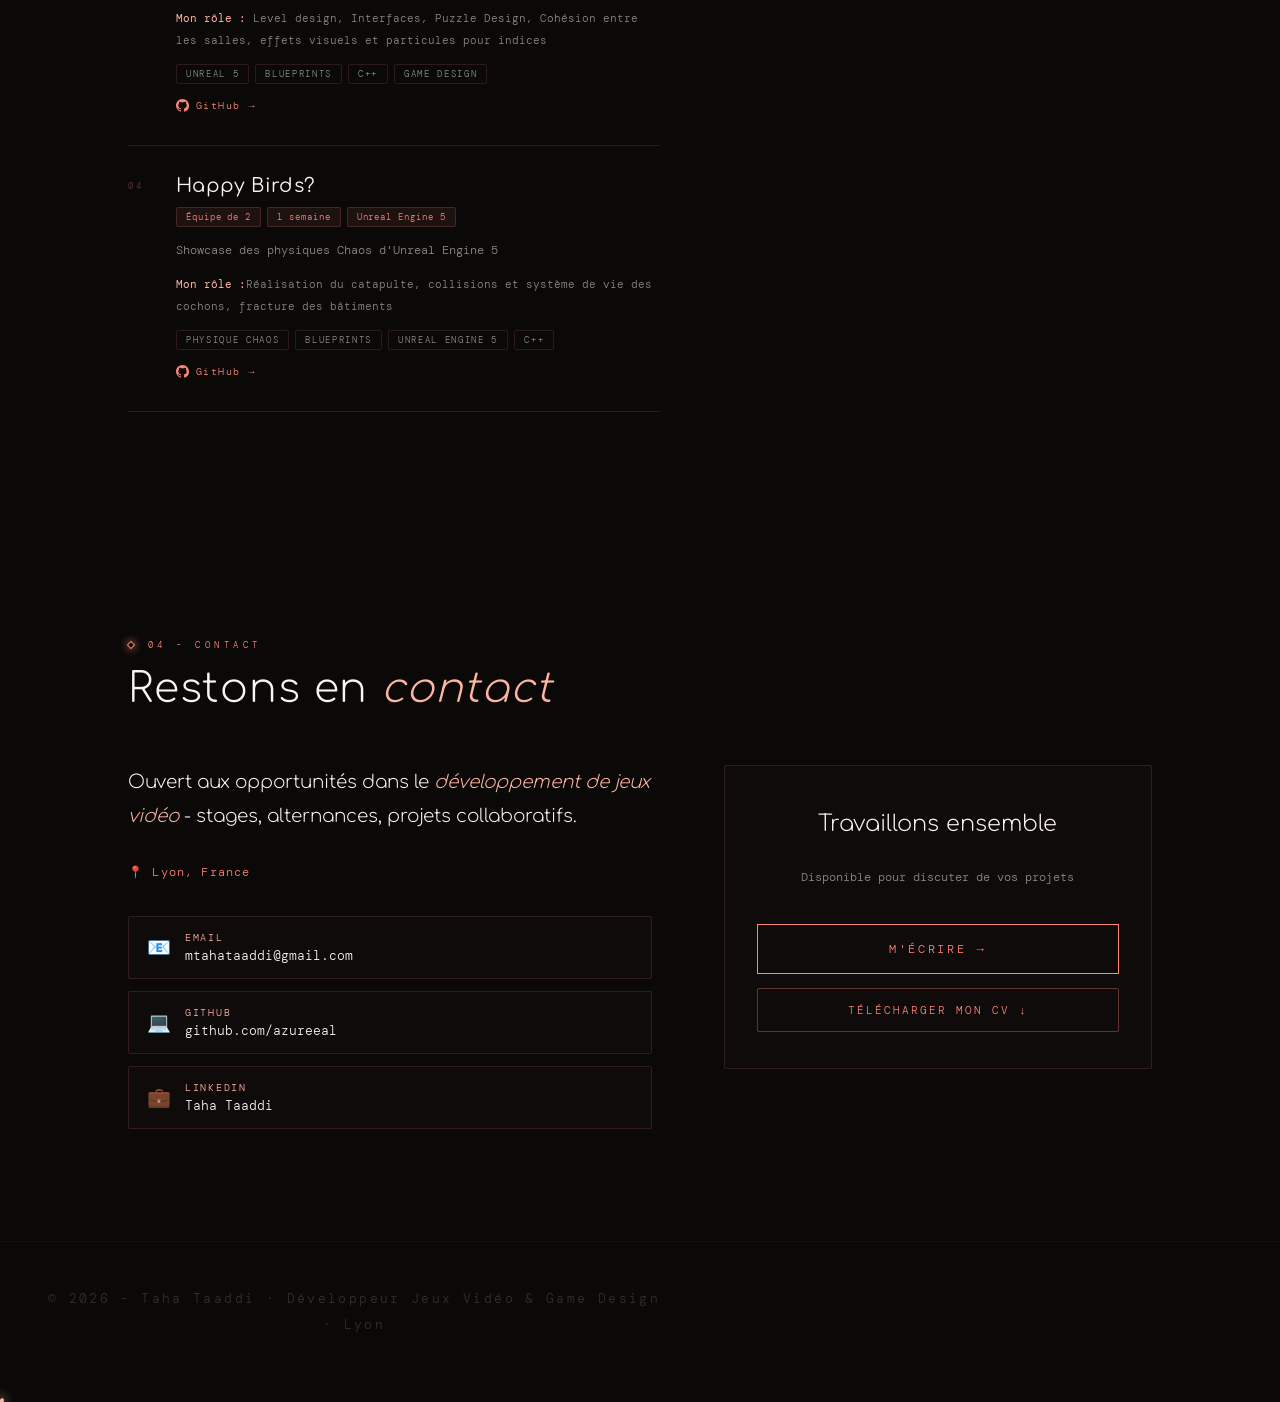
==== commit 98e319bb: "[ADD] first french push" ====
--- a/fr/index.html
+++ b/fr/index.html
@@ -3,23 +3,23 @@
 <head>
     <meta charset="UTF-8">
     <meta name="viewport" content="width=device-width, initial-scale=1.0">
-    <title>Enzo Omani - Développeur Jeux Vidéo & Game Design</title>
+    <title>Taha Taaddi - Développeur Jeux Vidéo & Game Design</title>
     <link rel="preconnect" href="https://fonts.googleapis.com">
     <link rel="preconnect" href="https://fonts.gstatic.com" crossorigin>
-    <link href="https://fonts.googleapis.com/css2?family=Cormorant+Garamond:ital,wght@0,300;0,400;0,600;1,300;1,400&family=DM+Mono:ital,wght@0,300;0,400;1,300&display=swap" rel="stylesheet">
+    <link href="https://fonts.googleapis.com/css2?family=Comfortaa:wght@300;400;500;600;700&family=DM+Mono:ital,wght@0,300;0,400;1,300&display=swap" rel="stylesheet">
     <link rel="stylesheet" href="style.css">
 </head>
 <body>
     <canvas id="hex-canvas"></canvas>
 
     <nav class="nav">
-        <div class="nav-logo">E·O</div>
+        <div class="nav-logo">T♥T</div>
         <div class="nav-right">Développeur Jeux Vidéo · Lyon</div>
 
         <div class="lang-switcher">
             <button class="lang-btn" id="lang-btn" aria-label="Changer de langue">
                 <span class="lang-current">FR</span>
-                <svg width="10" height="10" viewBox="0 0 10 10" fill="currentColor"><path d="M2 3.5L5 6.5L8 3.5" stroke="currentColor" stroke-width="1.2" fill="none" stroke-linecap="round"/></svg>
+                <svg width="10" height="10" viewBox="0 0 10 10" fill="currentColor"><path d="M2 3.5L5 6.5L8 3.5" stroke="currentColor" stroke-width="1.2" fill="none" stroke-linecap="round" /></svg>
             </button>
             <div class="lang-dropdown" id="lang-dropdown">
                 <a href="../en/" class="lang-option">EN - English</a>
@@ -29,20 +29,19 @@
     </nav>
 
     <header class="hero">
-        <div class="hero-watermark">Omani</div>
+        <div class="hero-watermark">Taaddi</div>
         <div class="hero-content">
             <p class="hero-eyebrow">Game Developer &amp; Designer</p>
             <h1>
-                Je conçois des<br>
-                <span class="highlight">expériences</span> qui donnent<br>
-                envie d'<span class="highlight-teal">explorer</span>.
+                Imaginer des expériences c'est bien.<br>
+                Les réaliser, c'est<span class="highlight-teal">mieux</span>!
             </h1>
             <p class="hero-subtitle">
-                Gameplay &amp; Mécaniques <span>·</span> Game Design <span>·</span> Unity / Unreal 5
+                Gameplay &amp; Mécaniques <span>·</span> Game Design <span>·</span> Unity / Unreal 5 <span>·</span> Shaders &amp; VFX
             </p>
             <div class="hero-cta">
                 <a href="#projects" class="btn-primary">Voir mes projets <span class="btn-arrow">→</span></a>
-                <a href="CV_Enzo_OMANI.pdf" download class="btn-ghost">CV ↓</a>
+                <a href="TAHA TAADDI_FR.pdf" download class="btn-ghost">CV ↓</a>
             </div>
         </div>
         <div class="scroll-hint"><div class="scroll-line"></div>Défiler</div>
@@ -54,9 +53,8 @@
         <h2>Mon <span class="accent">parcours</span></h2>
         <div class="about-grid">
             <div class="about-text">
-                <p>Étudiant en 3ème année de <span class="highlight">Bachelor Développeur Informatique, option Jeux Vidéo</span> au Gaming Campus (Lyon), je me spécialise dans le développement de mécaniques de jeu et le game design de systèmes originaux.</p>
-                <p>Je préfère les jeux qui nous apprennent leurs règles sans les expliquer, c'est cette idée qui guide la façon dont je conçois mes mécaniques depuis le début.</p>
-                <p>Ayant grandi avec une <span class="highlight">Wii</span> dans le salon, puis découvert <span class="highlight">Warcraft III</span> et <span class="highlight">Minecraft</span> sur mon premier PC, j'ai rapidement compris que ce qui m'attirait n'était pas seulement de jouer, mais de comprendre pourquoi ces expériences fonctionnaient, et de vouloir les reproduire. Une pensée naturellement logique et une curiosité grandissante pour les langages et leurs mécanismes internes ont fait le reste.</p>
+                <p>Étudiant en 3ème année de <span class="highlight">Bachelor Développeur Informatique, option Jeux Vidéo</span> au Gaming Campus de Lyon, je me considère un élément démarqué par une certaine polyvalence et adaptabilité. Je m'épanouis dans une multitude de domaines allant du <span class="highlight">technique</span> au <span class="highlight">créatif</span>.</p>
+                <p>J'ai toujours eu une appétence pour l'esthétique, mais n'ai jamais pu accrocher au dessin. J'ai découvert les <span class="highlight">shaders</span> et <span class="highlight">effets visuels</span> sur Unity, et mon monde a changé.</p>
                 <div class="formation-card">
                     <div class="formation-icon">🎓</div>
                     <div class="formation-content">
@@ -66,43 +64,13 @@
                     </div>
                 </div>
             </div>
-            <div class="about-highlights">
-                <div class="highlight-card">
-                    <span class="highlight-num">4</span>
-                    <div class="highlight-info">
-                        <span class="highlight-label">Projets réalisés</span>
-                        <span class="highlight-sub">+ 1 game concept</span>
-                    </div>
-                </div>
-                <div class="highlight-card">
-                    <span class="highlight-num">2</span>
-                    <div class="highlight-info">
-                        <span class="highlight-label">Moteurs maîtrisés</span>
-                        <span class="highlight-sub">Unity · Unreal Engine 5</span>
-                    </div>
-                </div>
-                <div class="highlight-card">
-                    <span class="highlight-num">5</span>
-                    <div class="highlight-info">
-                        <span class="highlight-label">Langages</span>
-                        <span class="highlight-sub">C# · C++ · C · Python · JS</span>
-                    </div>
-                </div>
-                <div class="highlight-card">
-                    <span class="highlight-num">3<span class="highlight-num-unit">ans</span></span>
-                    <div class="highlight-info">
-                        <span class="highlight-label">Formation</span>
-                        <span class="highlight-sub">Gaming Campus, Lyon</span>
-                    </div>
-                </div>
-            </div>
         </div>
     </section>
 
     <!-- Compétences -->
     <section id="skills" class="section dark-section">
         <p class="section-label">02 - Compétences</p>
-        <h2>Stack <span class="accent">technique</span></h2>
+        <h2>Savoir-faire</h2>
         <div class="skills-flat">
             <div class="skills-flat-group">
                 <span class="skills-flat-label">Langages</span>
@@ -110,7 +78,7 @@
                     <span class="skill-pill">C#</span>
                     <span class="skill-pill">C / C++</span>
                     <span class="skill-pill">Python</span>
-                    <span class="skill-pill">JavaScript</span>
+                    <span class="skill-pill">HTML/CSS/SQL/PHP</span>
                 </div>
             </div>
             <div class="skills-flat-group">
@@ -126,6 +94,7 @@
                     <span class="skill-pill">Git / GitHub</span>
                     <span class="skill-pill">Miro</span>
                     <span class="skill-pill">ClickUp</span>
+                    <span class="skill-pill">Trello</span>
                 </div>
             </div>
             <div class="skills-flat-group">
@@ -133,7 +102,7 @@
                 <div class="skills-flat-tags">
                     <span class="skill-pill highlight">Gameplay systems</span>
                     <span class="skill-pill highlight">Game design</span>
-                    <span class="skill-pill highlight">Génération procédurale</span>
+                    <span class="skill-pill highlight">Système de sauvegarde</span>
                     <span class="skill-pill highlight">Shaders &amp; VFX</span>
                     <span class="skill-pill highlight">Level design</span>
                 </div>
@@ -153,36 +122,36 @@
                 <div class="project-row" data-project="0">
                     <span class="row-num">01</span>
                     <div class="row-body">
-                        <h3 class="row-title">Génération Procédurale &amp; Portails</h3>
+                        <h3 class="row-title">The Bookinist</h3>
+                        <div class="row-meta">
+                            <span class="meta-badge">Équipe de 22</span>
+                            <span class="meta-badge">1 mois</span>
+                            <span class="meta-badge">Unity</span>
+                        </div>
+                        <p class="row-desc">Jeu de puzzles narratifs en 2.5D : vous incarnez un bouquiniste parisien qui aide ses clients à comprendre leurs livres et leurs histoires</p>
+                        <p class="row-role"><strong>Mon rôle :</strong> Lead Tech, direction créative, game design des puzzles, narrative design, shaders &amp; effets visuels</p>
+                        <div class="row-tags"><span class="tag">Unity</span><span class="tag">ShaderGraph</span><span class="tag">Game Design</span><span class="tag">SFX/VFX</span><span class="tag">C#</span></div>
+                        <a href="https://azureeal.itch.io/the-bookinist" target="_blank" rel="noopener" class="row-link">
+
+                            Itch.io →
+                        </a>
+                    </div>
+                </div>
+
+                <div class="project-row" data-project="1">
+                    <span class="row-num">02</span>
+                    <div class="row-body">
+                        <h3 class="row-title">La légende du dragon mauve</h3>
                         <div class="row-meta">
                             <span class="meta-badge">Équipe de 2</span>
                             <span class="meta-badge">1 semaine</span>
                             <span class="meta-badge">Unity</span>
                         </div>
-                        <p class="row-desc">Jeu d'exploration à niveaux procéduraux. Collecte de pots de peinture pour tracer un portail sur le sol et accéder au biome suivant - plaines, désert, neige.</p>
-                        <p class="row-role"><strong>Mon rôle :</strong> Génération de terrain par bruit de Perlin, placement d'objets par règles de densité, implémentation du système de portails par raycast &amp; zone de trigger</p>
-                        <div class="row-tags"><span class="tag">Unity</span><span class="tag">Bruit de Perlin</span><span class="tag">Tilemaps</span><span class="tag">Raycasting</span><span class="tag">C#</span></div>
-                        <a href="https://github.com/Nyevius/Portal-Procedural" target="_blank" rel="noopener" class="row-link">
-                            <svg width="13" height="13" viewBox="0 0 24 24" fill="currentColor"><path d="M12 0C5.37 0 0 5.37 0 12c0 5.31 3.435 9.795 8.205 11.385.6.105.825-.255.825-.57 0-.285-.015-1.23-.015-2.235-3.015.555-3.795-.735-4.035-1.41-.135-.345-.72-1.41-1.23-1.695-.42-.225-1.02-.78-.015-.795.945-.015 1.62.87 1.845 1.23 1.08 1.815 2.805 1.305 3.495.99.105-.78.42-1.305.765-1.605-2.67-.3-5.46-1.335-5.46-5.925 0-1.305.465-2.385 1.23-3.225-.12-.3-.54-1.53.12-3.18 0 0 1.005-.315 3.3 1.23.96-.27 1.98-.405 3-.405s2.04.135 3 .405c2.295-1.56 3.3-1.23 3.3-1.23.66 1.65.24 2.88.12 3.18.765.84 1.23 1.905 1.23 3.225 0 4.605-2.805 5.625-5.475 5.925.435.375.81 1.095.81 2.22 0 1.605-.015 2.895-.015 3.3 0 .315.225.69.825.57A12.02 12.02 0 0 0 24 12c0-6.63-5.37-12-12-12z"/></svg>
-                            GitHub →
-                        </a>
-                    </div>
-                </div>
-
-                <div class="project-row" data-project="1">
-                    <span class="row-num">02</span>
-                    <div class="row-body">
-                        <h3 class="row-title">Shaders &amp; VFX - Crystal Quest</h3>
-                        <div class="row-meta">
-                            <span class="meta-badge">Équipe de 2</span>
-                            <span class="meta-badge">1 semaine</span>
-                            <span class="meta-badge">Unity</span>
-                        </div>
-                        <p class="row-desc">Showcase de shaders Unity : un héros part en quête d'un cristal légendaire, gardé par des gobelins hauts en couleur - absurde, immersif, visuellement soigné.</p>
-                        <p class="row-role"><strong>Mon rôle :</strong> Écriture de shaders custom via ShaderLab &amp; HLSL, intégration de post-processing (bloom, distortion), création d'effets particules via le VFX Graph</p>
-                        <div class="row-tags"><span class="tag">Unity</span><span class="tag">ShaderLab</span><span class="tag">HLSL</span><span class="tag">Post-Processing</span><span class="tag">VFX Graph</span><span class="tag">C#</span></div>
+                        <p class="row-desc">Showcase 3C Unity : un dragon part en aventure pour triompher des épreuves légendaires afin de libérer la fée de cristal</p>
+                        <p class="row-role"><strong>Mon rôle :</strong> Gestion des caméras, système de collisions, création d'effets particules</p>
+                        <div class="row-tags"><span class="tag">Unity</span><span class="tag">Cinemachine</span><span class="tag">Collisions</span><span class="tag">VFX</span><span class="tag">C#</span></div>
                         <a href="https://github.com/Nyevius/Shaders-VFX" target="_blank" rel="noopener" class="row-link">
-                            <svg width="13" height="13" viewBox="0 0 24 24" fill="currentColor"><path d="M12 0C5.37 0 0 5.37 0 12c0 5.31 3.435 9.795 8.205 11.385.6.105.825-.255.825-.57 0-.285-.015-1.23-.015-2.235-3.015.555-3.795-.735-4.035-1.41-.135-.345-.72-1.41-1.23-1.695-.42-.225-1.02-.78-.015-.795.945-.015 1.62.87 1.845 1.23 1.08 1.815 2.805 1.305 3.495.99.105-.78.42-1.305.765-1.605-2.67-.3-5.46-1.335-5.46-5.925 0-1.305.465-2.385 1.23-3.225-.12-.3-.54-1.53.12-3.18 0 0 1.005-.315 3.3 1.23.96-.27 1.98-.405 3-.405s2.04.135 3 .405c2.295-1.56 3.3-1.23 3.3-1.23.66 1.65.24 2.88.12 3.18.765.84 1.23 1.905 1.23 3.225 0 4.605-2.805 5.625-5.475 5.925.435.375.81 1.095.81 2.22 0 1.605-.015 2.895-.015 3.3 0 .315.225.69.825.57A12.02 12.02 0 0 0 24 12c0-6.63-5.37-12-12-12z"/></svg>
+                            <svg width="13" height="13" viewBox="0 0 24 24" fill="currentColor"><path d="M12 0C5.37 0 0 5.37 0 12c0 5.31 3.435 9.795 8.205 11.385.6.105.825-.255.825-.57 0-.285-.015-1.23-.015-2.235-3.015.555-3.795-.735-4.035-1.41-.135-.345-.72-1.41-1.23-1.695-.42-.225-1.02-.78-.015-.795.945-.015 1.62.87 1.845 1.23 1.08 1.815 2.805 1.305 3.495.99.105-.78.42-1.305.765-1.605-2.67-.3-5.46-1.335-5.46-5.925 0-1.305.465-2.385 1.23-3.225-.12-.3-.54-1.53.12-3.18 0 0 1.005-.315 3.3 1.23.96-.27 1.98-.405 3-.405s2.04.135 3 .405c2.295-1.56 3.3-1.23 3.3-1.23.66 1.65.24 2.88.12 3.18.765.84 1.23 1.905 1.23 3.225 0 4.605-2.805 5.625-5.475 5.925.435.375.81 1.095.81 2.22 0 1.605-.015 2.895-.015 3.3 0 .315.225.69.825.57A12.02 12.02 0 0 0 24 12c0-6.63-5.37-12-12-12z" /></svg>
                             GitHub →
                         </a>
                     </div>
@@ -191,17 +160,17 @@
                 <div class="project-row" data-project="2">
                     <span class="row-num">03</span>
                     <div class="row-body">
-                        <h3 class="row-title">Rooms - Escape Game Procédural</h3>
+                        <h3 class="row-title">Your turn to escape - Escape Game</h3>
                         <div class="row-meta">
                             <span class="meta-badge">Équipe de 2</span>
                             <span class="meta-badge">2 semaines</span>
                             <span class="meta-badge">Unreal Engine 5</span>
                         </div>
-                        <p class="row-desc">Piégé dans un appartement, chaque porte mène à la même pièce - légèrement différente. Observer, mémoriser, avancer. Un puzzle minimaliste sur l'exploration et la perception.</p>
-                        <p class="row-role"><strong>Mon rôle :</strong> Conception de la logique de progression inter-niveaux, gestion des états de salle &amp; placement procédural des objets clés</p>
+                        <p class="row-desc">Reprenant l'univers de Your turn to die - Death game by majority, YTTG est un prototype de jeu d'escape game basé sur l'interaction</p>
+                        <p class="row-role"><strong>Mon rôle :</strong> Level design, Interfaces, Puzzle Design, Cohésion entre les salles, effets visuels et particules pour indices</p>
                         <div class="row-tags"><span class="tag">Unreal 5</span><span class="tag">Blueprints</span><span class="tag">C++</span><span class="tag">Game Design</span></div>
                         <a href="https://github.com/Nyevius/Rooms-Puzzle-Game-" target="_blank" rel="noopener" class="row-link">
-                            <svg width="13" height="13" viewBox="0 0 24 24" fill="currentColor"><path d="M12 0C5.37 0 0 5.37 0 12c0 5.31 3.435 9.795 8.205 11.385.6.105.825-.255.825-.57 0-.285-.015-1.23-.015-2.235-3.015.555-3.795-.735-4.035-1.41-.135-.345-.72-1.41-1.23-1.695-.42-.225-1.02-.78-.015-.795.945-.015 1.62.87 1.845 1.23 1.08 1.815 2.805 1.305 3.495.99.105-.78.42-1.305.765-1.605-2.67-.3-5.46-1.335-5.46-5.925 0-1.305.465-2.385 1.23-3.225-.12-.3-.54-1.53.12-3.18 0 0 1.005-.315 3.3 1.23.96-.27 1.98-.405 3-.405s2.04.135 3 .405c2.295-1.56 3.3-1.23 3.3-1.23.66 1.65.24 2.88.12 3.18.765.84 1.23 1.905 1.23 3.225 0 4.605-2.805 5.625-5.475 5.925.435.375.81 1.095.81 2.22 0 1.605-.015 2.895-.015 3.3 0 .315.225.69.825.57A12.02 12.02 0 0 0 24 12c0-6.63-5.37-12-12-12z"/></svg>
+                            <svg width="13" height="13" viewBox="0 0 24 24" fill="currentColor"><path d="M12 0C5.37 0 0 5.37 0 12c0 5.31 3.435 9.795 8.205 11.385.6.105.825-.255.825-.57 0-.285-.015-1.23-.015-2.235-3.015.555-3.795-.735-4.035-1.41-.135-.345-.72-1.41-1.23-1.695-.42-.225-1.02-.78-.015-.795.945-.015 1.62.87 1.845 1.23 1.08 1.815 2.805 1.305 3.495.99.105-.78.42-1.305.765-1.605-2.67-.3-5.46-1.335-5.46-5.925 0-1.305.465-2.385 1.23-3.225-.12-.3-.54-1.53.12-3.18 0 0 1.005-.315 3.3 1.23.96-.27 1.98-.405 3-.405s2.04.135 3 .405c2.295-1.56 3.3-1.23 3.3-1.23.66 1.65.24 2.88.12 3.18.765.84 1.23 1.905 1.23 3.225 0 4.605-2.805 5.625-5.475 5.925.435.375.81 1.095.81 2.22 0 1.605-.015 2.895-.015 3.3 0 .315.225.69.825.57A12.02 12.02 0 0 0 24 12c0-6.63-5.37-12-12-12z" /></svg>
                             GitHub →
                         </a>
                     </div>
@@ -210,17 +179,18 @@
                 <div class="project-row" data-project="3">
                     <span class="row-num">04</span>
                     <div class="row-body">
-                        <h3 class="row-title">Spirit Dash - Game Concept</h3>
+                        <h3 class="row-title">Happy Birds?</h3>
                         <div class="row-meta">
-                            <span class="meta-badge">Concept solo</span>
-                            <span class="meta-badge">Platformer / Action</span>
+                            <span class="meta-badge">Équipe de 2</span>
+                            <span class="meta-badge">1 semaine</span>
+                            <span class="meta-badge">Unreal Engine 5</span>
                         </div>
-                        <p class="row-desc">Un esprit amnésique traverse des ruines piégées en quête de ses souvenirs perdus. Conception complète du système de jeu, mécaniques, narration et progression.</p>
-                        <p class="row-role"><strong>Statut :</strong> Concept documenté, en attente de développement</p>
-                        <div class="row-tags"><span class="tag">Game Design</span><span class="tag">Game Concept</span><span class="tag">Systèmes de progression</span><span class="tag">Narration environnementale</span></div>
-                        <a href="spirit-dash.html" class="row-concept-btn">
-                            Voir le concept
-                            <svg xmlns="http://www.w3.org/2000/svg" width="11" height="11" viewBox="0 0 24 24" fill="none" stroke="currentColor" stroke-width="2" stroke-linecap="round" stroke-linejoin="round"><line x1="5" y1="12" x2="19" y2="12"/><polyline points="12 5 19 12 12 19"/></svg>
+                        <p class="row-desc">Showcase des physiques Chaos d'Unreal Engine 5</p>
+                        <p class="row-role"><strong>Mon rôle :</strong>Réalisation du catapulte, collisions et système de vie des cochons, fracture des bâtiments</p>
+                        <div class="row-tags"><span class="tag">Physique Chaos</span><span class="tag">Blueprints</span><span class="tag">Unreal Engine 5</span><span class="tag">C++</span></div>
+                        <a href="https://github.com/Nyevius/Rooms-Puzzle-Game-" target="_blank" rel="noopener" class="row-link">
+                            <svg width="13" height="13" viewBox="0 0 24 24" fill="currentColor"><path d="M12 0C5.37 0 0 5.37 0 12c0 5.31 3.435 9.795 8.205 11.385.6.105.825-.255.825-.57 0-.285-.015-1.23-.015-2.235-3.015.555-3.795-.735-4.035-1.41-.135-.345-.72-1.41-1.23-1.695-.42-.225-1.02-.78-.015-.795.945-.015 1.62.87 1.845 1.23 1.08 1.815 2.805 1.305 3.495.99.105-.78.42-1.305.765-1.605-2.67-.3-5.46-1.335-5.46-5.925 0-1.305.465-2.385 1.23-3.225-.12-.3-.54-1.53.12-3.18 0 0 1.005-.315 3.3 1.23.96-.27 1.98-.405 3-.405s2.04.135 3 .405c2.295-1.56 3.3-1.23 3.3-1.23.66 1.65.24 2.88.12 3.18.765.84 1.23 1.905 1.23 3.225 0 4.605-2.805 5.625-5.475 5.925.435.375.81 1.095.81 2.22 0 1.605-.015 2.895-.015 3.3 0 .315.225.69.825.57A12.02 12.02 0 0 0 24 12c0-6.63-5.37-12-12-12z" /></svg>
+                            GitHub →
                         </a>
                     </div>
                 </div>
@@ -279,116 +249,116 @@
                 <p class="contact-intro">Ouvert aux opportunités dans le <span class="highlight">développement de jeux vidéo</span> - stages, alternances, projets collaboratifs.</p>
                 <p class="contact-location">📍 Lyon, France</p>
                 <div class="contact-links">
-                    <a href="mailto:en.crivello@gmail.com" class="contact-link">
+                    <a href="mailto:mtahataaddi@gmail.com" class="contact-link">
                         <span class="contact-icon">📧</span>
-                        <div class="contact-info-block"><span class="contact-label">Email</span><span class="contact-value">en.crivello@gmail.com</span></div>
+                        <div class="contact-info-block"><span class="contact-label">Email</span><span class="contact-value">mtahataaddi@gmail.com</span></div>
                     </a>
-                    <a href="https://github.com/Nyevius" target="_blank" rel="noopener noreferrer" class="contact-link">
+                    <a href="https://github.com/azureeal" target="_blank" rel="noopener noreferrer" class="contact-link">
                         <span class="contact-icon">💻</span>
-                        <div class="contact-info-block"><span class="contact-label">GitHub</span><span class="contact-value">github.com/Nyevius</span></div>
+                        <div class="contact-info-block"><span class="contact-label">GitHub</span><span class="contact-value">github.com/azureeal</span></div>
                     </a>
-                    <a href="https://www.linkedin.com/in/enzo-omani/" target="_blank" rel="noopener noreferrer" class="contact-link">
+                    <a href="https://www.linkedin.com/in/taha-taaddi/" target="_blank" rel="noopener noreferrer" class="contact-link">
                         <span class="contact-icon">💼</span>
-                        <div class="contact-info-block"><span class="contact-label">LinkedIn</span><span class="contact-value">Enzo Omani</span></div>
+                        <div class="contact-info-block"><span class="contact-label">LinkedIn</span><span class="contact-value">Taha Taaddi</span></div>
                     </a>
                 </div>
             </div>
             <div class="contact-actions">
                 <p class="contact-actions-title">Travaillons ensemble</p>
                 <p class="contact-actions-sub">Disponible pour discuter de vos projets</p>
-                <a href="mailto:en.crivello@gmail.com" class="btn-primary btn-large">M'écrire <span class="btn-arrow">→</span></a>
-                <a href="CV_Enzo_OMANI.pdf" download class="btn-secondary">Télécharger mon CV ↓</a>
+                <a href="mailto:mtahataaddi@gmail.com" class="btn-primary btn-large">M'écrire <span class="btn-arrow">→</span></a>
+                <a href="TAHA TAADDI_FR.pdf" download class="btn-secondary">Télécharger mon CV ↓</a>
             </div>
         </div>
     </section>
 
-    <footer><p>© 2026 - Enzo Omani · Développeur Jeux Vidéo &amp; Game Design · Lyon</p></footer>
+    <footer><p>© 2026 - Taha Taaddi · Développeur Jeux Vidéo &amp; Game Design · Lyon</p></footer>
 
     <script src="script.js"></script>
     <script>
-    /* ── Preview panel interactif ───────────────────────── */
-    const projectData = [
-        { title: 'Génération Procédurale', imgCount: 3 },
-        { title: 'Shaders & VFX', imgCount: 2 },
-        { title: 'Rooms - Escape Game', imgCount: 3 },
-        { title: 'Spirit Dash - Concept', imgCount: 1 }
-    ];
-
-    let activeProject = -1;
-    let activeImg = 0;
-
-    const frame       = document.getElementById('preview-frame');
-    const placeholder = document.getElementById('preview-placeholder');
-    const navTitle    = document.getElementById('preview-nav-title');
-    const dotsWrap    = document.getElementById('preview-dots');
-    const btnPrev     = document.getElementById('preview-prev');
-    const btnNext     = document.getElementById('preview-next');
-
-    function showProject(idx) {
-        if (idx === activeProject) return;
-        activeProject = idx;
-        activeImg = 0;
-
-        // masque placeholder
-        placeholder.classList.add('hidden');
-        frame.classList.add('lit');
-
-        // masque tous les slides et concepts
-        document.querySelectorAll('.preview-slide, .preview-concept').forEach(el => el.classList.remove('active'));
-
-        const data = projectData[idx];
-
-        if (data.imgCount === 0) {
-            // concept
-            document.querySelector(`.preview-concept[data-project="${idx}"]`).classList.add('active');
-            navTitle.textContent = data.title;
+        /* ── Preview panel interactif ───────────────────────── */
+        const projectData = [
+            { title: 'The Bookinist', imgCount: 3 },
+            { title: 'La légende du dragon mauve', imgCount: 2 },
+            { title: 'Your turn to escape - Escape Game', imgCount: 3 },
+            { title: 'Happy Birds?', imgCount: 1 }
+        ];
+
+        let activeProject = -1;
+        let activeImg = 0;
+
+        const frame = document.getElementById('preview-frame');
+        const placeholder = document.getElementById('preview-placeholder');
+        const navTitle = document.getElementById('preview-nav-title');
+        const dotsWrap = document.getElementById('preview-dots');
+        const btnPrev = document.getElementById('preview-prev');
+        const btnNext = document.getElementById('preview-next');
+
+        function showProject(idx) {
+            if (idx === activeProject) return;
+            activeProject = idx;
+            activeImg = 0;
+
+            // masque placeholder
+            placeholder.classList.add('hidden');
+            frame.classList.add('lit');
+
+            // masque tous les slides et concepts
+            document.querySelectorAll('.preview-slide, .preview-concept').forEach(el => el.classList.remove('active'));
+
+            const data = projectData[idx];
+
+            if (data.imgCount === 0) {
+                // concept
+                document.querySelector(`.preview-concept[data-project="${idx}"]`).classList.add('active');
+                navTitle.textContent = data.title;
+                dotsWrap.innerHTML = '';
+                btnPrev.style.opacity = '0.2';
+                btnNext.style.opacity = '0.2';
+            } else {
+                showImg(idx, 0);
+                navTitle.textContent = data.title;
+                buildDots(idx, data.imgCount);
+                btnPrev.style.opacity = '1';
+                btnNext.style.opacity = '1';
+            }
+
+            document.querySelectorAll('.project-row').forEach((r, i) => r.classList.toggle('active', i === idx));
+        }
+
+        function showImg(proj, imgIdx) {
+            document.querySelectorAll(`.preview-slide[data-project="${proj}"]`).forEach(el => el.classList.remove('active'));
+            const target = document.querySelector(`.preview-slide[data-project="${proj}"][data-img="${imgIdx}"]`);
+            if (target) target.classList.add('active');
+            activeImg = imgIdx;
+            document.querySelectorAll('.preview-dot').forEach((d, i) => d.classList.toggle('active', i === imgIdx));
+        }
+
+        function buildDots(proj, count) {
             dotsWrap.innerHTML = '';
-            btnPrev.style.opacity = '0.2';
-            btnNext.style.opacity = '0.2';
-        } else {
-            showImg(idx, 0);
-            navTitle.textContent = data.title;
-            buildDots(idx, data.imgCount);
-            btnPrev.style.opacity = '1';
-            btnNext.style.opacity = '1';
+            for (let i = 0; i < count; i++) {
+                const d = document.createElement('span');
+                d.className = 'preview-dot' + (i === 0 ? ' active' : '');
+                d.addEventListener('click', () => showImg(proj, i));
+                dotsWrap.appendChild(d);
+            }
         }
 
-        document.querySelectorAll('.project-row').forEach((r, i) => r.classList.toggle('active', i === idx));
-    }
-
-    function showImg(proj, imgIdx) {
-        document.querySelectorAll(`.preview-slide[data-project="${proj}"]`).forEach(el => el.classList.remove('active'));
-        const target = document.querySelector(`.preview-slide[data-project="${proj}"][data-img="${imgIdx}"]`);
-        if (target) target.classList.add('active');
-        activeImg = imgIdx;
-        document.querySelectorAll('.preview-dot').forEach((d, i) => d.classList.toggle('active', i === imgIdx));
-    }
-
-    function buildDots(proj, count) {
-        dotsWrap.innerHTML = '';
-        for (let i = 0; i < count; i++) {
-            const d = document.createElement('span');
-            d.className = 'preview-dot' + (i === 0 ? ' active' : '');
-            d.addEventListener('click', () => showImg(proj, i));
-            dotsWrap.appendChild(d);
-        }
-    }
-
-    btnPrev.addEventListener('click', () => {
-        if (activeProject < 0 || projectData[activeProject].imgCount === 0) return;
-        const c = projectData[activeProject].imgCount;
-        showImg(activeProject, (activeImg - 1 + c) % c);
-    });
-
-    btnNext.addEventListener('click', () => {
-        if (activeProject < 0 || projectData[activeProject].imgCount === 0) return;
-        const c = projectData[activeProject].imgCount;
-        showImg(activeProject, (activeImg + 1) % c);
-    });
-
-    document.querySelectorAll('.project-row').forEach((row, i) => {
-        row.addEventListener('mouseenter', () => showProject(i));
-    });
+        btnPrev.addEventListener('click', () => {
+            if (activeProject < 0 || projectData[activeProject].imgCount === 0) return;
+            const c = projectData[activeProject].imgCount;
+            showImg(activeProject, (activeImg - 1 + c) % c);
+        });
+
+        btnNext.addEventListener('click', () => {
+            if (activeProject < 0 || projectData[activeProject].imgCount === 0) return;
+            const c = projectData[activeProject].imgCount;
+            showImg(activeProject, (activeImg + 1) % c);
+        });
+
+        document.querySelectorAll('.project-row').forEach((row, i) => {
+            row.addEventListener('mouseenter', () => showProject(i));
+        });
     </script>
 </body>
 </html>
--- a/fr/style.css
+++ b/fr/style.css
@@ -1,269 +1,1267 @@
-﻿@import url('https://fonts.googleapis.com/css2?family=Cormorant+Garamond:ital,wght@0,300;0,400;0,600;1,300;1,400&family=DM+Mono:ital,wght@0,300;0,400;1,300&display=swap');
+﻿@import url('https://fonts.googleapis.com/css2?family=Comfortaa:wght@300;400;500;600;700&family=DM+Mono:ital,wght@0,300;0,400;1,300&display=swap');
 
 :root {
-    --bg:      #08060f;
-    --bg2:     #0d0a18;
-    --surface: #130f22;
-    --border:  rgba(160, 100, 255, 0.14);
-    --accent:  #a855f7;
-    --accent2: #e879f9;
-    --accent3: #7c3aed;
-    --text:    #e2d9f3;
-    --muted:   rgba(220, 210, 240, 0.45);
-    --glow:    rgba(168, 85, 247, 0.22);
-}
-
-*, *::before, *::after { box-sizing: border-box; margin: 0; padding: 0; }
-html { scroll-behavior: smooth; }
-body { font-family: 'DM Mono', monospace; background: var(--bg); color: var(--text); cursor: none; overflow-x: hidden; }
-
-body::after {
-    content: ''; position: fixed; inset: 0;
-    background-image: url("data:image/svg+xml,%3Csvg viewBox='0 0 256 256' xmlns='http://www.w3.org/2000/svg'%3E%3Cfilter id='n'%3E%3CfeTurbulence type='fractalNoise' baseFrequency='0.9' numOctaves='4' stitchTiles='stitch'/%3E%3C/filter%3E%3Crect width='100%25' height='100%25' filter='url(%23n)' opacity='0.035'/%3E%3C/svg%3E");
-    pointer-events: none; z-index: 1; opacity: 0.45;
-}
-
-#hex-canvas { position: fixed; top: 0; left: 0; z-index: 0; pointer-events: none; }
-
-/* ─── Losange cursor ─────────────────────────────────────── */
+    --bg: #0a0908;
+    --bg2: #110e0c;
+    --surface: #171412;
+    --border: rgba(255, 133, 119, 0.14);
+    --accent: #FF8577;
+    --accent2: #FFB4A2;
+    --accent3: #E8685A;
+    --text: #FAF5F3;
+    --muted: rgba(250, 245, 243, 0.55);
+    --glow: rgba(255, 133, 119, 0.22);
+}
+
+*, *::before, *::after {
+    box-sizing: border-box;
+    margin: 0;
+    padding: 0;
+}
+
+html {
+    scroll-behavior: smooth;
+}
+
+body {
+    font-family: 'DM Mono', monospace;
+    background: var(--bg);
+    color: var(--text);
+    cursor: none;
+    overflow-x: hidden;
+}
+
+    body::after {
+        content: '';
+        position: fixed;
+        inset: 0;
+        background-image: url("data:image/svg+xml,%3Csvg viewBox='0 0 256 256' xmlns='http://www.w3.org/2000/svg'%3E%3Cfilter id='n'%3E%3CfeTurbulence type='fractalNoise' baseFrequency='0.9' numOctaves='4' stitchTiles='stitch'/%3E%3C/filter%3E%3Crect width='100%25' height='100%25' filter='url(%23n)' opacity='0.035'/%3E%3C/svg%3E");
+        pointer-events: none;
+        z-index: 1;
+        opacity: 0.45;
+    }
+
+#hex-canvas {
+    position: fixed;
+    top: 0;
+    left: 0;
+    z-index: 0;
+    pointer-events: none;
+}
+
+/* ─── Heart / star cursor ────────────────────────────────── */
 .cursor-diamond {
-    position: fixed; width: 14px; height: 14px; border: 1.5px solid var(--accent2);
-    transform: translate(-50%, -50%) rotate(45deg); pointer-events: none; z-index: 9999;
-    box-shadow: 0 0 8px var(--accent2), inset 0 0 4px rgba(232,121,249,0.15);
-    animation: diamondSpin 4s linear infinite;
-}
+    position: fixed;
+    pointer-events: none;
+    z-index: 9999;
+    font-size: 16px;
+    line-height: 1;
+    color: var(--accent2);
+    transform: translate(-50%, -50%);
+    filter: drop-shadow(0 0 6px var(--accent2));
+    animation: heartBeat 1.3s ease-in-out infinite;
+    transition: font-size 0.25s, color 0.25s;
+}
+
+    .cursor-diamond::before {
+        content: '♥';
+    }
+
 .cursor-outer {
-    position: fixed; width: 32px; height: 32px; border: 1px solid rgba(168,85,247,0.3);
-    transform: translate(-50%, -50%) rotate(45deg); pointer-events: none; z-index: 9998;
-    transition: left 0.12s ease, top 0.12s ease, width 0.25s, height 0.25s;
-    animation: diamondSpin 8s linear infinite reverse;
-}
+    position: fixed;
+    pointer-events: none;
+    z-index: 9998;
+    font-size: 26px;
+    line-height: 1;
+    color: rgba(255,133,119,0.35);
+    transform: translate(-50%, -50%) rotate(0deg);
+    transition: left 0.12s ease, top 0.12s ease, font-size 0.25s, color 0.25s;
+    animation: starSpin 9s linear infinite;
+}
+
+    .cursor-outer::before {
+        content: '★';
+    }
+
 body:has(a:hover) .cursor-diamond, body:has(.project-row:hover) .cursor-diamond {
-    width: 18px; height: 18px; border-color: var(--accent);
-    box-shadow: 0 0 16px var(--accent), inset 0 0 8px rgba(168,85,247,0.3);
-}
-body:has(a:hover) .cursor-outer { width: 48px; height: 48px; border-color: rgba(168,85,247,0.5); }
-@keyframes diamondSpin { from { transform: translate(-50%,-50%) rotate(45deg); } to { transform: translate(-50%,-50%) rotate(405deg); } }
+    font-size: 22px;
+    color: var(--accent);
+    filter: drop-shadow(0 0 12px var(--accent));
+}
+
+body:has(a:hover) .cursor-outer {
+    font-size: 38px;
+    color: rgba(255,133,119,0.6);
+}
+
+@keyframes heartBeat {
+    0%, 100% {
+        transform: translate(-50%, -50%) scale(1);
+    }
+
+    50% {
+        transform: translate(-50%, -50%) scale(1.18);
+    }
+}
+
+@keyframes starSpin {
+    from {
+        transform: translate(-50%,-50%) rotate(0deg);
+    }
+
+    to {
+        transform: translate(-50%,-50%) rotate(360deg);
+    }
+}
 
 /* ─── Nav dots ───────────────────────────────────────────── */
 .nav-dots {
-    position: fixed; right: 28px; top: 50%; transform: translateY(-50%);
-    z-index: 200; display: flex; flex-direction: column; gap: 20px; align-items: center;
-}
-.nav-dot { position: relative; display: flex; align-items: center; justify-content: flex-end; gap: 10px; cursor: pointer; text-decoration: none; }
-.nav-dot-pip { width: 7px; height: 7px; border: 1px solid rgba(168,85,247,0.4); transform: rotate(45deg); transition: all 0.3s; background: transparent; }
-.nav-dot.active .nav-dot-pip, .nav-dot:hover .nav-dot-pip { background: var(--accent2); border-color: var(--accent2); box-shadow: 0 0 10px var(--accent2); transform: rotate(45deg) scale(1.2); }
-.nav-dot-label { font-size: 0.58rem; letter-spacing: 0.2em; text-transform: uppercase; color: var(--muted); opacity: 0; transform: translateX(8px); transition: opacity 0.25s, transform 0.25s; pointer-events: none; white-space: nowrap; font-weight: 300; }
-.nav-dot:hover .nav-dot-label { opacity: 1; transform: translateX(0); }
+    position: fixed;
+    right: 28px;
+    top: 50%;
+    transform: translateY(-50%);
+    z-index: 200;
+    display: flex;
+    flex-direction: column;
+    gap: 20px;
+    align-items: center;
+}
+
+.nav-dot {
+    position: relative;
+    display: flex;
+    align-items: center;
+    justify-content: flex-end;
+    gap: 10px;
+    cursor: pointer;
+    text-decoration: none;
+}
+
+.nav-dot-pip {
+    width: 7px;
+    height: 7px;
+    border: 1px solid rgba(255,133,119,0.4);
+    transform: rotate(45deg);
+    transition: all 0.3s;
+    background: transparent;
+}
+
+.nav-dot.active .nav-dot-pip, .nav-dot:hover .nav-dot-pip {
+    background: var(--accent2);
+    border-color: var(--accent2);
+    box-shadow: 0 0 10px var(--accent2);
+    transform: rotate(45deg) scale(1.2);
+}
+
+.nav-dot-label {
+    font-size: 0.58rem;
+    letter-spacing: 0.2em;
+    text-transform: uppercase;
+    color: var(--muted);
+    opacity: 0;
+    transform: translateX(8px);
+    transition: opacity 0.25s, transform 0.25s;
+    pointer-events: none;
+    white-space: nowrap;
+    font-weight: 300;
+}
+
+.nav-dot:hover .nav-dot-label {
+    opacity: 1;
+    transform: translateX(0);
+}
 
 /* ─── Nav bar ────────────────────────────────────────────── */
-.nav { position: fixed; width: 100%; padding: 24px 48px; display: flex; justify-content: space-between; align-items: center; z-index: 100; background: transparent; transition: background 0.3s, backdrop-filter 0.3s; }
-.nav.scrolled { background: rgba(8,6,15,0.90); backdrop-filter: blur(14px); border-bottom: 1px solid rgba(168,85,247,0.1); }
-.nav-logo { font-family: 'Cormorant Garamond', serif; font-weight: 600; font-size: 1.1rem; letter-spacing: 0.14em; color: var(--accent); text-shadow: 0 0 24px var(--glow); }
-.nav-right { font-size: 0.62rem; letter-spacing: 0.22em; text-transform: uppercase; color: var(--muted); font-weight: 300; }
+.nav {
+    position: fixed;
+    width: 100%;
+    padding: 24px 48px;
+    display: flex;
+    justify-content: space-between;
+    align-items: center;
+    z-index: 100;
+    background: transparent;
+    transition: background 0.3s, backdrop-filter 0.3s;
+}
+
+    .nav.scrolled {
+        background: rgba(10,9,8,0.90);
+        backdrop-filter: blur(14px);
+        border-bottom: 1px solid rgba(255,133,119,0.1);
+    }
+
+.nav-logo {
+    font-family: 'Comfortaa', sans-serif;
+    font-weight: 600;
+    font-size: 1.1rem;
+    letter-spacing: 0.14em;
+    color: var(--accent);
+    text-shadow: 0 0 24px var(--glow);
+}
+
+.nav-right {
+    font-size: 0.62rem;
+    letter-spacing: 0.22em;
+    text-transform: uppercase;
+    color: var(--muted);
+    font-weight: 300;
+}
 
 /* ─── Hero ───────────────────────────────────────────────── */
-.hero { position: relative; min-height: 100vh; display: flex; align-items: center; padding: 0 10%; z-index: 2; overflow: hidden; }
-.hero-watermark { position: absolute; bottom: -2%; left: -2%; font-family: 'Cormorant Garamond', serif; font-size: clamp(100px, 18vw, 220px); font-weight: 600; color: transparent; -webkit-text-stroke: 1px rgba(168,85,247,0.07); letter-spacing: -0.04em; line-height: 1; pointer-events: none; z-index: 0; user-select: none; white-space: nowrap; }
-.hero-content { position: relative; z-index: 1; }
-.hero::after { content: ''; position: absolute; bottom: 0; left: 0; right: 0; height: 240px; background: linear-gradient(to bottom, transparent, var(--bg)); pointer-events: none; z-index: 2; }
-.hero-eyebrow { font-size: 0.62rem; letter-spacing: 0.45em; text-transform: uppercase; color: var(--accent2); margin-bottom: 20px; opacity: 0; animation: fadeUp 0.7s ease 0.3s forwards; font-weight: 300; }
-.hero h1 { font-family: 'Cormorant Garamond', serif; font-size: clamp(2.4rem, 5.5vw, 5rem); font-weight: 300; line-height: 1.15; letter-spacing: 0.01em; opacity: 0; animation: fadeUp 0.8s ease 0.5s forwards; }
-.highlight { color: var(--accent2); font-style: italic; }
-.highlight-teal { color: var(--accent); }
-.hero-subtitle { margin-top: 28px; font-size: 0.7rem; color: var(--muted); letter-spacing: 0.12em; line-height: 2; font-weight: 300; opacity: 0; animation: fadeUp 0.8s ease 0.7s forwards; }
-.hero-subtitle span { display: inline-block; margin: 0 10px; color: var(--accent); opacity: 0.5; }
-.hero-cta { display: flex; gap: 16px; align-items: center; margin-top: 44px; opacity: 0; animation: fadeUp 0.8s ease 0.9s forwards; flex-wrap: wrap; }
-.scroll-hint { position: absolute; bottom: 36px; left: 10%; display: flex; align-items: center; gap: 14px; font-size: 0.58rem; letter-spacing: 0.32em; text-transform: uppercase; color: var(--muted); opacity: 0; animation: fadeUp 0.8s ease 1.2s forwards; font-weight: 300; }
-.scroll-line { width: 40px; height: 1px; background: rgba(168,85,247,0.2); position: relative; overflow: hidden; }
-.scroll-line::after { content: ''; position: absolute; left: -100%; width: 100%; height: 100%; background: var(--accent2); animation: scanLine 2.2s ease-in-out infinite; box-shadow: 0 0 5px var(--accent2); }
-@keyframes scanLine { 0% { left: -100%; } 100% { left: 100%; } }
+.hero {
+    position: relative;
+    min-height: 100vh;
+    display: flex;
+    align-items: center;
+    padding: 0 10%;
+    z-index: 2;
+    overflow: hidden;
+}
+
+.hero-watermark {
+    position: absolute;
+    bottom: -2%;
+    left: -2%;
+    font-family: 'Comfortaa', sans-serif;
+    font-size: clamp(100px, 18vw, 220px);
+    font-weight: 600;
+    color: transparent;
+    -webkit-text-stroke: 1px rgba(255,133,119,0.07);
+    letter-spacing: -0.04em;
+    line-height: 1;
+    pointer-events: none;
+    z-index: 0;
+    user-select: none;
+    white-space: nowrap;
+}
+
+.hero-content {
+    position: relative;
+    z-index: 1;
+}
+
+.hero::after {
+    content: '';
+    position: absolute;
+    bottom: 0;
+    left: 0;
+    right: 0;
+    height: 240px;
+    background: linear-gradient(to bottom, transparent, var(--bg));
+    pointer-events: none;
+    z-index: 2;
+}
+
+.hero-eyebrow {
+    font-size: 0.62rem;
+    letter-spacing: 0.45em;
+    text-transform: uppercase;
+    color: var(--accent2);
+    margin-bottom: 20px;
+    opacity: 0;
+    animation: fadeUp 0.7s ease 0.3s forwards;
+    font-weight: 300;
+}
+
+.hero h1 {
+    font-family: 'Comfortaa', sans-serif;
+    font-size: clamp(2.4rem, 5.5vw, 5rem);
+    font-weight: 300;
+    line-height: 1.15;
+    letter-spacing: 0.01em;
+    opacity: 0;
+    animation: fadeUp 0.8s ease 0.5s forwards;
+}
+
+.highlight {
+    color: var(--accent2);
+    font-style: italic;
+}
+
+.highlight-teal {
+    color: var(--accent);
+}
+
+.hero-subtitle {
+    margin-top: 28px;
+    font-size: 0.7rem;
+    color: var(--muted);
+    letter-spacing: 0.12em;
+    line-height: 2;
+    font-weight: 300;
+    opacity: 0;
+    animation: fadeUp 0.8s ease 0.7s forwards;
+}
+
+    .hero-subtitle span {
+        display: inline-block;
+        margin: 0 10px;
+        color: var(--accent);
+        opacity: 0.5;
+    }
+
+.hero-cta {
+    display: flex;
+    gap: 16px;
+    align-items: center;
+    margin-top: 44px;
+    opacity: 0;
+    animation: fadeUp 0.8s ease 0.9s forwards;
+    flex-wrap: wrap;
+}
+
+.scroll-hint {
+    position: absolute;
+    bottom: 36px;
+    left: 10%;
+    display: flex;
+    align-items: center;
+    gap: 14px;
+    font-size: 0.58rem;
+    letter-spacing: 0.32em;
+    text-transform: uppercase;
+    color: var(--muted);
+    opacity: 0;
+    animation: fadeUp 0.8s ease 1.2s forwards;
+    font-weight: 300;
+}
+
+.scroll-line {
+    width: 40px;
+    height: 1px;
+    background: rgba(255,133,119,0.2);
+    position: relative;
+    overflow: hidden;
+}
+
+    .scroll-line::after {
+        content: '';
+        position: absolute;
+        left: -100%;
+        width: 100%;
+        height: 100%;
+        background: var(--accent2);
+        animation: scanLine 2.2s ease-in-out infinite;
+        box-shadow: 0 0 5px var(--accent2);
+    }
+
+@keyframes scanLine {
+    0% {
+        left: -100%;
+    }
+
+    100% {
+        left: 100%;
+    }
+}
 
 /* ─── Buttons ────────────────────────────────────────────── */
-.btn-primary { display: inline-flex; align-items: center; gap: 10px; padding: 13px 28px; border: 1px solid var(--accent); color: var(--accent); text-decoration: none; font-family: 'DM Mono', monospace; font-size: 0.68rem; font-weight: 300; letter-spacing: 0.22em; text-transform: uppercase; position: relative; overflow: hidden; transition: color 0.3s; }
-.btn-primary::before { content: ''; position: absolute; inset: 0; background: var(--accent); transform: translateX(-101%); transition: transform 0.3s ease; z-index: -1; }
-.btn-primary:hover { color: var(--bg); }
-.btn-primary:hover::before { transform: translateX(0); }
-.btn-arrow { transition: transform 0.3s; }
-.btn-primary:hover .btn-arrow { transform: translateX(5px); }
-.btn-ghost { display: inline-flex; align-items: center; gap: 8px; padding: 13px 24px; border: 1px solid rgba(168,85,247,0.25); color: var(--muted); text-decoration: none; font-family: 'DM Mono', monospace; font-size: 0.68rem; font-weight: 300; letter-spacing: 0.22em; text-transform: uppercase; transition: border-color 0.3s, color 0.3s; }
-.btn-ghost:hover { border-color: var(--accent2); color: var(--accent2); }
-.btn-large { padding: 16px 36px; font-size: 0.76rem; justify-content: center; }
-.btn-secondary { display: inline-flex; align-items: center; justify-content: center; gap: 10px; padding: 14px 28px; border: 1px solid rgba(168,85,247,0.35); color: var(--accent); background: transparent; border-radius: 2px; font-family: 'DM Mono', monospace; font-size: 0.7rem; font-weight: 300; letter-spacing: 0.18em; text-decoration: none; transition: background 0.25s, color 0.25s, border-color 0.25s; text-transform: uppercase; }
-.btn-secondary:hover { background: var(--accent); color: var(--bg); border-color: var(--accent); }
+.btn-primary {
+    display: inline-flex;
+    align-items: center;
+    gap: 10px;
+    padding: 13px 28px;
+    border: 1px solid var(--accent);
+    color: var(--accent);
+    text-decoration: none;
+    font-family: 'DM Mono', monospace;
+    font-size: 0.68rem;
+    font-weight: 300;
+    letter-spacing: 0.22em;
+    text-transform: uppercase;
+    position: relative;
+    overflow: hidden;
+    transition: color 0.3s;
+}
+
+    .btn-primary::before {
+        content: '';
+        position: absolute;
+        inset: 0;
+        background: var(--accent);
+        transform: translateX(-101%);
+        transition: transform 0.3s ease;
+        z-index: -1;
+    }
+
+    .btn-primary:hover {
+        color: var(--bg);
+    }
+
+        .btn-primary:hover::before {
+            transform: translateX(0);
+        }
+
+.btn-arrow {
+    transition: transform 0.3s;
+}
+
+.btn-primary:hover .btn-arrow {
+    transform: translateX(5px);
+}
+
+.btn-ghost {
+    display: inline-flex;
+    align-items: center;
+    gap: 8px;
+    padding: 13px 24px;
+    border: 1px solid rgba(255,133,119,0.25);
+    color: var(--muted);
+    text-decoration: none;
+    font-family: 'DM Mono', monospace;
+    font-size: 0.68rem;
+    font-weight: 300;
+    letter-spacing: 0.22em;
+    text-transform: uppercase;
+    transition: border-color 0.3s, color 0.3s;
+}
+
+    .btn-ghost:hover {
+        border-color: var(--accent2);
+        color: var(--accent2);
+    }
+
+.btn-large {
+    padding: 16px 36px;
+    font-size: 0.76rem;
+    justify-content: center;
+}
+
+.btn-secondary {
+    display: inline-flex;
+    align-items: center;
+    justify-content: center;
+    gap: 10px;
+    padding: 14px 28px;
+    border: 1px solid rgba(255,133,119,0.35);
+    color: var(--accent);
+    background: transparent;
+    border-radius: 2px;
+    font-family: 'DM Mono', monospace;
+    font-size: 0.7rem;
+    font-weight: 300;
+    letter-spacing: 0.18em;
+    text-decoration: none;
+    transition: background 0.25s, color 0.25s, border-color 0.25s;
+    text-transform: uppercase;
+}
+
+    .btn-secondary:hover {
+        background: var(--accent);
+        color: var(--bg);
+        border-color: var(--accent);
+    }
 
 /* ─── Sections ───────────────────────────────────────────── */
-.section { position: relative; padding: 112px 10%; z-index: 2; opacity: 0; transform: translateY(40px); transition: opacity 0.85s ease, transform 0.85s ease; scroll-margin-top: 80px; }
-.section.visible { opacity: 1; transform: translateY(0); }
-.dark-section { background: var(--bg2); }
-.section-label { font-size: 0.58rem; letter-spacing: 0.48em; text-transform: uppercase; color: var(--accent); margin-bottom: 12px; display: flex; align-items: center; gap: 14px; font-weight: 300; }
-.section-label::before { content: ''; display: inline-block; width: 6px; height: 6px; border: 1px solid var(--accent); transform: rotate(45deg); box-shadow: 0 0 8px var(--accent); }
-h2 { font-family: 'Cormorant Garamond', serif; font-size: clamp(1.9rem, 3.2vw, 3rem); font-weight: 300; color: var(--text); margin-bottom: 52px; letter-spacing: 0.02em; line-height: 1.15; }
-h2 .accent { color: var(--accent2); font-style: italic; }
-p { font-size: 0.83rem; line-height: 1.95; color: var(--muted); max-width: 620px; margin-bottom: 20px; font-weight: 300; }
+.section {
+    position: relative;
+    padding: 112px 10%;
+    z-index: 2;
+    opacity: 0;
+    transform: translateY(40px);
+    transition: opacity 0.85s ease, transform 0.85s ease;
+    scroll-margin-top: 80px;
+}
+
+    .section.visible {
+        opacity: 1;
+        transform: translateY(0);
+    }
+
+.dark-section {
+    background: var(--bg2);
+}
+
+.section-label {
+    font-size: 0.58rem;
+    letter-spacing: 0.48em;
+    text-transform: uppercase;
+    color: var(--accent);
+    margin-bottom: 12px;
+    display: flex;
+    align-items: center;
+    gap: 14px;
+    font-weight: 300;
+}
+
+    .section-label::before {
+        content: '';
+        display: inline-block;
+        width: 6px;
+        height: 6px;
+        border: 1px solid var(--accent);
+        transform: rotate(45deg);
+        box-shadow: 0 0 8px var(--accent);
+    }
+
+h2 {
+    font-family: 'Comfortaa', sans-serif;
+    font-size: clamp(1.9rem, 3.2vw, 3rem);
+    font-weight: 300;
+    color: var(--text);
+    margin-bottom: 52px;
+    letter-spacing: 0.02em;
+    line-height: 1.15;
+}
+
+    h2 .accent {
+        color: var(--accent2);
+        font-style: italic;
+    }
+
+p {
+    font-size: 0.83rem;
+    line-height: 1.95;
+    color: var(--muted);
+    max-width: 620px;
+    margin-bottom: 20px;
+    font-weight: 300;
+}
 
 /* ─── About ──────────────────────────────────────────────── */
-.about-grid { display: grid; grid-template-columns: 1fr 1fr; gap: 60px; align-items: start; }
-.about-text p { max-width: none; }
-.formation-card { display: flex; align-items: flex-start; gap: 20px; padding: 26px 28px; background: rgba(168,85,247,0.03); border: 1px solid var(--border); border-radius: 2px; transition: border-color 0.3s, background 0.3s; margin-top: 32px; }
-.formation-card:hover { border-color: rgba(168,85,247,0.28); background: rgba(168,85,247,0.05); }
-.formation-icon { font-size: 1.8rem; }
-.formation-content h3 { font-family: 'Cormorant Garamond', serif; font-size: 1.05rem; font-weight: 400; color: var(--text); margin-bottom: 8px; letter-spacing: 0.03em; }
-.formation-years { font-size: 0.68rem; color: var(--accent); margin-bottom: 6px; letter-spacing: 0.12em; }
-.formation-degree { font-size: 0.76rem; color: var(--muted); font-weight: 300; }
-.about-highlights { display: grid; grid-template-columns: 1fr 1fr; gap: 16px; padding-top: 4px; }
+.about-grid {
+    display: grid;
+    grid-template-columns: 1fr 1fr;
+    gap: 60px;
+    align-items: start;
+}
+
+.about-text p {
+    max-width: none;
+}
+
+.formation-card {
+    display: flex;
+    align-items: flex-start;
+    gap: 20px;
+    padding: 26px 28px;
+    background: rgba(255,133,119,0.03);
+    border: 1px solid var(--border);
+    border-radius: 2px;
+    transition: border-color 0.3s, background 0.3s;
+    margin-top: 32px;
+}
+
+    .formation-card:hover {
+        border-color: rgba(255,133,119,0.28);
+        background: rgba(255,133,119,0.05);
+    }
+
+.formation-icon {
+    font-size: 1.8rem;
+}
+
+.formation-content h3 {
+    font-family: 'Comfortaa', sans-serif;
+    font-size: 1.05rem;
+    font-weight: 400;
+    color: var(--text);
+    margin-bottom: 8px;
+    letter-spacing: 0.03em;
+}
+
+.formation-years {
+    font-size: 0.68rem;
+    color: var(--accent);
+    margin-bottom: 6px;
+    letter-spacing: 0.12em;
+}
+
+.formation-degree {
+    font-size: 0.76rem;
+    color: var(--muted);
+    font-weight: 300;
+}
+
+.about-highlights {
+    display: grid;
+    grid-template-columns: 1fr 1fr;
+    gap: 16px;
+    padding-top: 4px;
+}
 
 .highlight-card {
-    display: flex; align-items: center; gap: 16px;
+    display: flex;
+    align-items: center;
+    gap: 16px;
     padding: 20px 22px;
-    border: 1px solid var(--border); border-radius: 2px;
-    background: rgba(168,85,247,0.03);
+    border: 1px solid var(--border);
+    border-radius: 2px;
+    background: rgba(255,133,119,0.03);
     transition: border-color 0.3s, background 0.3s;
 }
 
-.highlight-card:hover {
-    border-color: rgba(168,85,247,0.28);
-    background: rgba(168,85,247,0.055);
-}
+    .highlight-card:hover {
+        border-color: rgba(255,133,119,0.28);
+        background: rgba(255,133,119,0.055);
+    }
 
 .highlight-num {
-    font-family: 'Cormorant Garamond', serif;
-    font-size: 2.4rem; font-weight: 300; line-height: 1;
-    color: var(--accent); min-width: 48px;
+    font-family: 'Comfortaa', sans-serif;
+    font-size: 2.4rem;
+    font-weight: 300;
+    line-height: 1;
+    color: var(--accent);
+    min-width: 48px;
     text-shadow: 0 0 20px var(--glow);
 }
 
 .highlight-num-unit {
-    font-size: 1rem; font-weight: 300; margin-left: 2px; color: var(--muted);
-}
-
-.highlight-info { display: flex; flex-direction: column; gap: 4px; }
+    font-size: 1rem;
+    font-weight: 300;
+    margin-left: 2px;
+    color: var(--muted);
+}
+
+.highlight-info {
+    display: flex;
+    flex-direction: column;
+    gap: 4px;
+}
 
 .highlight-label {
-    font-size: 0.72rem; color: var(--text); font-weight: 300; letter-spacing: 0.04em;
+    font-size: 0.72rem;
+    color: var(--text);
+    font-weight: 300;
+    letter-spacing: 0.04em;
 }
 
 .highlight-sub {
-    font-size: 0.6rem; color: var(--muted); font-weight: 300;
+    font-size: 0.6rem;
+    color: var(--muted);
+    font-weight: 300;
     letter-spacing: 0.08em;
 }
 
 /* ─── Skills ─────────────────────────────────────────────── */
-.skills-flat { display: flex; flex-direction: column; gap: 28px; margin-top: 8px; }
-.skills-flat-group { display: flex; align-items: flex-start; gap: 24px; }
-.skills-flat-label { font-size: 0.6rem; letter-spacing: 0.36em; text-transform: uppercase; color: var(--accent2); font-weight: 300; min-width: 80px; padding-top: 6px; }
-.skills-flat-tags { display: flex; flex-wrap: wrap; gap: 10px; }
-.skill-pill { font-size: 0.72rem; padding: 6px 14px; border: 1px solid var(--border); color: var(--text); border-radius: 2px; font-weight: 300; letter-spacing: 0.04em; transition: border-color 0.3s, color 0.3s; }
-.skill-pill.accent { border-color: rgba(168,85,247,0.35); color: var(--accent); background: rgba(168,85,247,0.04); }
-.skill-pill.highlight { border-color: rgba(232,121,249,0.25); color: var(--accent2); background: rgba(232,121,249,0.03); }
-.skill-pill:hover { border-color: rgba(168,85,247,0.4); color: var(--accent); }
+.skills-flat {
+    display: flex;
+    flex-direction: column;
+    gap: 28px;
+    margin-top: 8px;
+}
+
+.skills-flat-group {
+    display: flex;
+    align-items: flex-start;
+    gap: 24px;
+}
+
+.skills-flat-label {
+    font-size: 0.6rem;
+    letter-spacing: 0.36em;
+    text-transform: uppercase;
+    color: var(--accent2);
+    font-weight: 300;
+    min-width: 80px;
+    padding-top: 6px;
+}
+
+.skills-flat-tags {
+    display: flex;
+    flex-wrap: wrap;
+    gap: 10px;
+}
+
+.skill-pill {
+    font-size: 0.72rem;
+    padding: 6px 14px;
+    border: 1px solid var(--border);
+    color: var(--text);
+    border-radius: 2px;
+    font-weight: 300;
+    letter-spacing: 0.04em;
+    transition: border-color 0.3s, color 0.3s;
+}
+
+    .skill-pill.accent {
+        border-color: rgba(255,133,119,0.35);
+        color: var(--accent);
+        background: rgba(255,133,119,0.04);
+    }
+
+    .skill-pill.highlight {
+        border-color: rgba(255,180,162,0.25);
+        color: var(--accent2);
+        background: rgba(255,180,162,0.03);
+    }
+
+    .skill-pill:hover {
+        border-color: rgba(255,133,119,0.4);
+        color: var(--accent);
+    }
 
 /* ─── Projects : liste + preview sticky ─────────────────── */
-.projects-layout { display: grid; grid-template-columns: 1.1fr 0.9fr; gap: 0 56px; margin-top: 8px; align-items: start; }
-
-.projects-list-panel { display: flex; flex-direction: column; }
+.projects-layout {
+    display: grid;
+    grid-template-columns: 1.1fr 0.9fr;
+    gap: 0 56px;
+    margin-top: 8px;
+    align-items: start;
+}
+
+.projects-list-panel {
+    display: flex;
+    flex-direction: column;
+}
 
 .project-row {
-    display: flex; align-items: flex-start; gap: 20px; padding: 28px 0;
-    border-bottom: 1px solid var(--border); cursor: pointer; position: relative;
-    opacity: 1; transform: none;
+    display: flex;
+    align-items: flex-start;
+    gap: 20px;
+    padding: 28px 0;
+    border-bottom: 1px solid var(--border);
+    cursor: pointer;
+    position: relative;
+    opacity: 1;
+    transform: none;
     transition: background 0.3s ease;
 }
 
-.project-row::before { content: ''; position: absolute; left: -10%; top: 0; bottom: 0; width: 0; background: linear-gradient(to right, rgba(168,85,247,0.04), transparent); transition: width 0.4s ease; pointer-events: none; }
-.project-row:hover::before, .project-row.active::before { width: 110%; }
-.project-row:nth-child(2) { }
-.project-row:nth-child(3) { }
-.project-row:nth-child(4) { }
-
-.row-num { font-size: 0.58rem; letter-spacing: 0.28em; color: var(--accent); opacity: 0.35; padding-top: 6px; min-width: 28px; font-weight: 300; transition: opacity 0.3s, color 0.3s; }
-.project-row:hover .row-num, .project-row.active .row-num { opacity: 1; color: var(--accent2); }
-
-.row-body { flex: 1; }
-
-.row-title { font-family: 'Cormorant Garamond', serif; font-size: 1.2rem; font-weight: 400; color: var(--text); letter-spacing: 0.02em; line-height: 1.2; margin-bottom: 10px; transition: color 0.3s; }
-.project-row:hover .row-title, .project-row.active .row-title { color: var(--accent); }
-
-.row-meta { display: flex; flex-wrap: wrap; gap: 6px; margin-bottom: 12px; }
-
-.meta-badge { font-size: 0.58rem; padding: 3px 9px; background: rgba(168,85,247,0.08); border: 1px solid rgba(168,85,247,0.18); color: var(--accent); border-radius: 2px; letter-spacing: 0.1em; font-weight: 300; }
-
-.row-desc { font-size: 0.77rem; color: var(--muted); line-height: 1.85; margin: 0 0 12px; font-weight: 300; max-width: none; }
-.row-role { font-size: 0.7rem; color: var(--muted); font-weight: 300; margin-bottom: 12px; }
-.row-role strong { color: var(--accent2); font-weight: 400; }
-.row-tags { display: flex; flex-wrap: wrap; gap: 6px; margin-bottom: 12px; }
-
-.tag { font-size: 0.58rem; letter-spacing: 0.18em; text-transform: uppercase; padding: 3px 9px; border: 1px solid var(--border); color: var(--muted); border-radius: 2px; transition: border-color 0.3s, color 0.3s; font-weight: 300; }
-.project-row:hover .tag, .project-row.active .tag { border-color: rgba(168,85,247,0.28); color: var(--accent); }
-
-.row-link { display: inline-flex; align-items: center; gap: 7px; font-size: 0.62rem; letter-spacing: 0.15em; color: var(--accent); text-decoration: none; font-weight: 300; transition: color 0.3s, gap 0.3s; }
-.row-link:hover { color: var(--accent2); gap: 11px; }
-.row-concept-btn { display: inline-flex; align-items: center; gap: 7px; font-size: 0.62rem; letter-spacing: 0.18em; text-transform: uppercase; color: var(--accent2); text-decoration: none; border: 1px solid rgba(232,121,249,0.25); padding: 5px 11px; border-radius: 2px; background: rgba(232,121,249,0.04); transition: all 0.3s; font-weight: 300; }
-.row-concept-btn:hover { border-color: var(--accent2); background: rgba(232,121,249,0.1); }
+    .project-row::before {
+        content: '';
+        position: absolute;
+        left: -10%;
+        top: 0;
+        bottom: 0;
+        width: 0;
+        background: linear-gradient(to right, rgba(255,133,119,0.04), transparent);
+        transition: width 0.4s ease;
+        pointer-events: none;
+    }
+
+    .project-row:hover::before, .project-row.active::before {
+        width: 110%;
+    }
+
+    .project-row:nth-child(2) {
+    }
+
+    .project-row:nth-child(3) {
+    }
+
+    .project-row:nth-child(4) {
+    }
+
+.row-num {
+    font-size: 0.58rem;
+    letter-spacing: 0.28em;
+    color: var(--accent);
+    opacity: 0.35;
+    padding-top: 6px;
+    min-width: 28px;
+    font-weight: 300;
+    transition: opacity 0.3s, color 0.3s;
+}
+
+.project-row:hover .row-num, .project-row.active .row-num {
+    opacity: 1;
+    color: var(--accent2);
+}
+
+.row-body {
+    flex: 1;
+}
+
+.row-title {
+    font-family: 'Comfortaa', sans-serif;
+    font-size: 1.2rem;
+    font-weight: 400;
+    color: var(--text);
+    letter-spacing: 0.02em;
+    line-height: 1.2;
+    margin-bottom: 10px;
+    transition: color 0.3s;
+}
+
+.project-row:hover .row-title, .project-row.active .row-title {
+    color: var(--accent);
+}
+
+.row-meta {
+    display: flex;
+    flex-wrap: wrap;
+    gap: 6px;
+    margin-bottom: 12px;
+}
+
+.meta-badge {
+    font-size: 0.58rem;
+    padding: 3px 9px;
+    background: rgba(255,133,119,0.08);
+    border: 1px solid rgba(255,133,119,0.18);
+    color: var(--accent);
+    border-radius: 2px;
+    letter-spacing: 0.1em;
+    font-weight: 300;
+}
+
+.row-desc {
+    font-size: 0.77rem;
+    color: var(--muted);
+    line-height: 1.85;
+    margin: 0 0 12px;
+    font-weight: 300;
+    max-width: none;
+}
+
+.row-role {
+    font-size: 0.7rem;
+    color: var(--muted);
+    font-weight: 300;
+    margin-bottom: 12px;
+}
+
+    .row-role strong {
+        color: var(--accent2);
+        font-weight: 400;
+    }
+
+.row-tags {
+    display: flex;
+    flex-wrap: wrap;
+    gap: 6px;
+    margin-bottom: 12px;
+}
+
+.tag {
+    font-size: 0.58rem;
+    letter-spacing: 0.18em;
+    text-transform: uppercase;
+    padding: 3px 9px;
+    border: 1px solid var(--border);
+    color: var(--muted);
+    border-radius: 2px;
+    transition: border-color 0.3s, color 0.3s;
+    font-weight: 300;
+}
+
+.project-row:hover .tag, .project-row.active .tag {
+    border-color: rgba(255,133,119,0.28);
+    color: var(--accent);
+}
+
+.row-link {
+    display: inline-flex;
+    align-items: center;
+    gap: 7px;
+    font-size: 0.62rem;
+    letter-spacing: 0.15em;
+    color: var(--accent);
+    text-decoration: none;
+    font-weight: 300;
+    transition: color 0.3s, gap 0.3s;
+}
+
+    .row-link:hover {
+        color: var(--accent2);
+        gap: 11px;
+    }
+
+.row-concept-btn {
+    display: inline-flex;
+    align-items: center;
+    gap: 7px;
+    font-size: 0.62rem;
+    letter-spacing: 0.18em;
+    text-transform: uppercase;
+    color: var(--accent2);
+    text-decoration: none;
+    border: 1px solid rgba(255,180,162,0.25);
+    padding: 5px 11px;
+    border-radius: 2px;
+    background: rgba(255,180,162,0.04);
+    transition: all 0.3s;
+    font-weight: 300;
+}
+
+    .row-concept-btn:hover {
+        border-color: var(--accent2);
+        background: rgba(255,180,162,0.1);
+    }
 
 /* Preview panel */
-.projects-preview-panel { position: sticky; top: 100px; align-self: start; }
-
-.preview-frame { position: relative; border: 1px solid var(--border); border-radius: 2px; background: var(--surface); overflow: hidden; aspect-ratio: 16/9; transition: border-color 0.4s, box-shadow 0.4s; }
-.preview-frame.lit { border-color: rgba(168,85,247,0.35); box-shadow: 0 0 40px rgba(168,85,247,0.1); }
-
-.preview-slide { position: absolute; inset: 0; display: flex; align-items: center; justify-content: center; opacity: 0; transition: opacity 0.45s ease; pointer-events: none; }
-.preview-slide.active { opacity: 1; pointer-events: auto; }
-.preview-slide img { width: 100%; height: 100%; object-fit: contain; object-position: center; background: var(--surface); display: block; }
-
-.preview-placeholder { position: absolute; inset: 0; display: flex; flex-direction: column; align-items: center; justify-content: center; gap: 14px; opacity: 1; transition: opacity 0.4s; pointer-events: none; }
-.preview-placeholder.hidden { opacity: 0; }
-.placeholder-diamond { width: 28px; height: 28px; border: 1px solid rgba(168,85,247,0.3); transform: rotate(45deg); animation: diamondSpin 6s linear infinite; }
-.placeholder-text { font-size: 0.6rem; letter-spacing: 0.3em; text-transform: uppercase; color: rgba(168,85,247,0.35); font-weight: 300; }
-
-.preview-nav { display: flex; align-items: center; justify-content: space-between; padding: 12px 16px; border-top: 1px solid var(--border); background: rgba(8,6,15,0.6); }
-.preview-nav-title { font-size: 0.6rem; letter-spacing: 0.18em; color: var(--muted); font-weight: 300; text-transform: uppercase; flex: 1; }
-.preview-dots { display: flex; gap: 8px; }
-.preview-dot { width: 5px; height: 5px; border: 1px solid rgba(168,85,247,0.3); transform: rotate(45deg); cursor: pointer; transition: background 0.2s, border-color 0.2s; }
-.preview-dot.active { background: var(--accent2); border-color: var(--accent2); box-shadow: 0 0 6px var(--accent2); }
-.preview-arrows { display: flex; gap: 8px; }
-.preview-btn { background: transparent; border: 1px solid var(--border); color: var(--accent); font-size: 1rem; width: 28px; height: 28px; border-radius: 2px; cursor: pointer; display: flex; align-items: center; justify-content: center; transition: background 0.2s, border-color 0.2s; padding-bottom: 1px; }
-.preview-btn:hover { background: rgba(168,85,247,0.15); border-color: var(--accent); }
-
-.preview-concept { position: absolute; inset: 0; display: flex; flex-direction: column; align-items: center; justify-content: center; gap: 16px; padding: 32px; text-align: center; opacity: 0; transition: opacity 0.45s ease; }
-.preview-concept.active { opacity: 1; }
-.concept-glyph { font-family: 'Cormorant Garamond', serif; font-size: 3.5rem; color: rgba(168,85,247,0.25); line-height: 1; font-weight: 300; font-style: italic; }
-.concept-label { font-size: 0.65rem; letter-spacing: 0.3em; text-transform: uppercase; color: rgba(168,85,247,0.45); font-weight: 300; }
+.projects-preview-panel {
+    position: sticky;
+    top: 100px;
+    align-self: start;
+}
+
+.preview-frame {
+    position: relative;
+    border: 1px solid var(--border);
+    border-radius: 2px;
+    background: var(--surface);
+    overflow: hidden;
+    aspect-ratio: 16/9;
+    transition: border-color 0.4s, box-shadow 0.4s;
+}
+
+    .preview-frame.lit {
+        border-color: rgba(255,133,119,0.35);
+        box-shadow: 0 0 40px rgba(255,133,119,0.1);
+    }
+
+.preview-slide {
+    position: absolute;
+    inset: 0;
+    display: flex;
+    align-items: center;
+    justify-content: center;
+    opacity: 0;
+    transition: opacity 0.45s ease;
+    pointer-events: none;
+}
+
+    .preview-slide.active {
+        opacity: 1;
+        pointer-events: auto;
+    }
+
+    .preview-slide img {
+        width: 100%;
+        height: 100%;
+        object-fit: contain;
+        object-position: center;
+        background: var(--surface);
+        display: block;
+    }
+
+.preview-placeholder {
+    position: absolute;
+    inset: 0;
+    display: flex;
+    flex-direction: column;
+    align-items: center;
+    justify-content: center;
+    gap: 14px;
+    opacity: 1;
+    transition: opacity 0.4s;
+    pointer-events: none;
+}
+
+    .preview-placeholder.hidden {
+        opacity: 0;
+    }
+
+.placeholder-diamond {
+    width: 28px;
+    height: 28px;
+    border: 1px solid rgba(255,133,119,0.3);
+    transform: rotate(45deg);
+    animation: placeholderSpin 6s linear infinite;
+}
+
+@keyframes placeholderSpin {
+    from {
+        transform: rotate(45deg);
+    }
+
+    to {
+        transform: rotate(405deg);
+    }
+}
+
+.placeholder-text {
+    font-size: 0.6rem;
+    letter-spacing: 0.3em;
+    text-transform: uppercase;
+    color: rgba(255,133,119,0.35);
+    font-weight: 300;
+}
+
+.preview-nav {
+    display: flex;
+    align-items: center;
+    justify-content: space-between;
+    padding: 12px 16px;
+    border-top: 1px solid var(--border);
+    background: rgba(10,9,8,0.6);
+}
+
+.preview-nav-title {
+    font-size: 0.6rem;
+    letter-spacing: 0.18em;
+    color: var(--muted);
+    font-weight: 300;
+    text-transform: uppercase;
+    flex: 1;
+}
+
+.preview-dots {
+    display: flex;
+    gap: 8px;
+}
+
+.preview-dot {
+    width: 5px;
+    height: 5px;
+    border: 1px solid rgba(255,133,119,0.3);
+    transform: rotate(45deg);
+    cursor: pointer;
+    transition: background 0.2s, border-color 0.2s;
+}
+
+    .preview-dot.active {
+        background: var(--accent2);
+        border-color: var(--accent2);
+        box-shadow: 0 0 6px var(--accent2);
+    }
+
+.preview-arrows {
+    display: flex;
+    gap: 8px;
+}
+
+.preview-btn {
+    background: transparent;
+    border: 1px solid var(--border);
+    color: var(--accent);
+    font-size: 1rem;
+    width: 28px;
+    height: 28px;
+    border-radius: 2px;
+    cursor: pointer;
+    display: flex;
+    align-items: center;
+    justify-content: center;
+    transition: background 0.2s, border-color 0.2s;
+    padding-bottom: 1px;
+}
+
+    .preview-btn:hover {
+        background: rgba(255,133,119,0.15);
+        border-color: var(--accent);
+    }
+
+.preview-concept {
+    position: absolute;
+    inset: 0;
+    display: flex;
+    flex-direction: column;
+    align-items: center;
+    justify-content: center;
+    gap: 16px;
+    padding: 32px;
+    text-align: center;
+    opacity: 0;
+    transition: opacity 0.45s ease;
+}
+
+    .preview-concept.active {
+        opacity: 1;
+    }
+
+.concept-glyph {
+    font-family: 'Comfortaa', sans-serif;
+    font-size: 3.5rem;
+    color: rgba(255,133,119,0.25);
+    line-height: 1;
+    font-weight: 300;
+    font-style: italic;
+}
+
+.concept-label {
+    font-size: 0.65rem;
+    letter-spacing: 0.3em;
+    text-transform: uppercase;
+    color: rgba(255,133,119,0.45);
+    font-weight: 300;
+}
 
 /* ─── Contact ────────────────────────────────────────────── */
-.contact-layout { display: grid; grid-template-columns: 1.1fr 0.9fr; gap: 72px; margin-top: 44px; align-items: start; }
-.contact-intro { font-family: 'Cormorant Garamond', serif; font-weight: 300; font-size: 1.15rem; line-height: 1.85; color: var(--text); margin-bottom: 28px; }
-.contact-location { font-size: 0.74rem; color: var(--accent); margin-bottom: 32px; letter-spacing: 0.1em; font-weight: 300; }
-.contact-links { display: flex; flex-direction: column; gap: 12px; }
-.contact-link { display: flex; align-items: center; gap: 14px; padding: 14px 18px; background: rgba(168,85,247,0.025); border: 1px solid var(--border); border-radius: 2px; text-decoration: none; color: inherit; transition: all 0.3s; }
-.contact-link:hover { border-color: var(--accent); background: rgba(168,85,247,0.055); transform: translateX(5px); box-shadow: 0 0 20px rgba(168,85,247,0.08); }
-.contact-icon { font-size: 1.2rem; }
-.contact-info-block { display: flex; flex-direction: column; gap: 3px; }
-.contact-label { font-size: 0.6rem; text-transform: uppercase; letter-spacing: 0.18em; color: var(--accent2); font-weight: 300; }
-.contact-value { font-size: 0.8rem; color: var(--text); font-weight: 300; }
-.contact-actions { display: flex; flex-direction: column; gap: 14px; padding: 36px 32px; border: 1px solid var(--border); background: rgba(168,85,247,0.025); border-radius: 2px; text-align: center; }
-.contact-actions-title { font-family: 'Cormorant Garamond', serif; font-size: 1.4rem; font-weight: 300; color: var(--text); margin-bottom: 8px; }
-.contact-actions-sub { font-size: 0.72rem; color: var(--muted); margin-bottom: 20px; font-weight: 300; }
-
-footer { position: relative; z-index: 2; text-align: center; padding: 44px; font-size: 0.62rem; letter-spacing: 0.24em; color: var(--muted); opacity: 0.3; border-top: 1px solid var(--border); font-weight: 300; }
-
-@keyframes fadeUp { from { opacity: 0; transform: translateY(20px); } to { opacity: 1; transform: translateY(0); } }
-
-@media (pointer: coarse) { body { cursor: auto; } .cursor-diamond, .cursor-outer { display: none !important; } .nav-dots { display: none; } }
+.contact-layout {
+    display: grid;
+    grid-template-columns: 1.1fr 0.9fr;
+    gap: 72px;
+    margin-top: 44px;
+    align-items: start;
+}
+
+.contact-intro {
+    font-family: 'Comfortaa', sans-serif;
+    font-weight: 300;
+    font-size: 1.15rem;
+    line-height: 1.85;
+    color: var(--text);
+    margin-bottom: 28px;
+}
+
+.contact-location {
+    font-size: 0.74rem;
+    color: var(--accent);
+    margin-bottom: 32px;
+    letter-spacing: 0.1em;
+    font-weight: 300;
+}
+
+.contact-links {
+    display: flex;
+    flex-direction: column;
+    gap: 12px;
+}
+
+.contact-link {
+    display: flex;
+    align-items: center;
+    gap: 14px;
+    padding: 14px 18px;
+    background: rgba(255,133,119,0.025);
+    border: 1px solid var(--border);
+    border-radius: 2px;
+    text-decoration: none;
+    color: inherit;
+    transition: all 0.3s;
+}
+
+    .contact-link:hover {
+        border-color: var(--accent);
+        background: rgba(255,133,119,0.055);
+        transform: translateX(5px);
+        box-shadow: 0 0 20px rgba(255,133,119,0.08);
+    }
+
+.contact-icon {
+    font-size: 1.2rem;
+}
+
+.contact-info-block {
+    display: flex;
+    flex-direction: column;
+    gap: 3px;
+}
+
+.contact-label {
+    font-size: 0.6rem;
+    text-transform: uppercase;
+    letter-spacing: 0.18em;
+    color: var(--accent2);
+    font-weight: 300;
+}
+
+.contact-value {
+    font-size: 0.8rem;
+    color: var(--text);
+    font-weight: 300;
+}
+
+.contact-actions {
+    display: flex;
+    flex-direction: column;
+    gap: 14px;
+    padding: 36px 32px;
+    border: 1px solid var(--border);
+    background: rgba(255,133,119,0.025);
+    border-radius: 2px;
+    text-align: center;
+}
+
+.contact-actions-title {
+    font-family: 'Comfortaa', sans-serif;
+    font-size: 1.4rem;
+    font-weight: 300;
+    color: var(--text);
+    margin-bottom: 8px;
+}
+
+.contact-actions-sub {
+    font-size: 0.72rem;
+    color: var(--muted);
+    margin-bottom: 20px;
+    font-weight: 300;
+}
+
+footer {
+    position: relative;
+    z-index: 2;
+    text-align: center;
+    padding: 44px;
+    font-size: 0.62rem;
+    letter-spacing: 0.24em;
+    color: var(--muted);
+    opacity: 0.3;
+    border-top: 1px solid var(--border);
+    font-weight: 300;
+}
+
+@keyframes fadeUp {
+    from {
+        opacity: 0;
+        transform: translateY(20px);
+    }
+
+    to {
+        opacity: 1;
+        transform: translateY(0);
+    }
+}
+
+@media (pointer: coarse) {
+    body {
+        cursor: auto;
+    }
+
+    .cursor-diamond, .cursor-outer {
+        display: none !important;
+    }
+
+    .nav-dots {
+        display: none;
+    }
+}
 
 @media (max-width: 900px) {
-    .about-grid, .contact-layout { grid-template-columns: 1fr; }
-    .skills-flat-group { flex-direction: column; gap: 10px; }
-    .skills-flat-label { min-width: unset; padding-top: 0; }
-    .about-highlights { grid-template-columns: 1fr 1fr; }
-    .projects-layout { grid-template-columns: 1fr; }
-    .projects-preview-panel { display: none; }
+    .about-grid, .contact-layout {
+        grid-template-columns: 1fr;
+    }
+
+    .skills-flat-group {
+        flex-direction: column;
+        gap: 10px;
+    }
+
+    .skills-flat-label {
+        min-width: unset;
+        padding-top: 0;
+    }
+
+    .about-highlights {
+        grid-template-columns: 1fr 1fr;
+    }
+
+    .projects-layout {
+        grid-template-columns: 1fr;
+    }
+
+    .projects-preview-panel {
+        display: none;
+    }
 }
 
 @media (max-width: 768px) {
-    .nav { padding: 16px 20px; } .nav-dots { display: none; }
-    .section { padding: 72px 6%; } .hero { padding: 0 6%; }
-    h2 { margin-bottom: 36px; } .btn-large { width: 100%; }
+    .nav {
+        padding: 16px 20px;
+    }
+
+    .nav-dots {
+        display: none;
+    }
+
+    .section {
+        padding: 72px 6%;
+    }
+
+    .hero {
+        padding: 0 6%;
+    }
+
+    h2 {
+        margin-bottom: 36px;
+    }
+
+    .btn-large {
+        width: 100%;
+    }
 }
 
 /* ── Language switcher ───────────────────────────────────── */
@@ -272,63 +1270,78 @@
 }
 
 .lang-btn {
-    display: flex; align-items: center; gap: 6px;
+    display: flex;
+    align-items: center;
+    gap: 6px;
     background: transparent;
     border: 1px solid var(--border);
     color: var(--muted);
     font-family: "DM Mono", monospace;
-    font-size: 0.62rem; letter-spacing: 0.2em;
-    padding: 6px 10px; border-radius: 2px;
+    font-size: 0.62rem;
+    letter-spacing: 0.2em;
+    padding: 6px 10px;
+    border-radius: 2px;
     cursor: pointer;
     transition: border-color 0.3s, color 0.3s;
 }
 
-.lang-btn:hover {
-    border-color: var(--accent);
-    color: var(--accent);
-}
-
-.lang-btn svg {
-    transition: transform 0.25s;
-    opacity: 0.6;
-}
-
-.lang-btn.open svg { transform: rotate(180deg); }
+    .lang-btn:hover {
+        border-color: var(--accent);
+        color: var(--accent);
+    }
+
+    .lang-btn svg {
+        transition: transform 0.25s;
+        opacity: 0.6;
+    }
+
+    .lang-btn.open svg {
+        transform: rotate(180deg);
+    }
 
 .lang-dropdown {
-    position: absolute; top: calc(100% + 8px); right: 0;
+    position: absolute;
+    top: calc(100% + 8px);
+    right: 0;
     background: var(--bg2);
     border: 1px solid var(--border);
     border-radius: 2px;
     min-width: 130px;
     overflow: hidden;
-    opacity: 0; pointer-events: none;
+    opacity: 0;
+    pointer-events: none;
     transform: translateY(-6px);
     transition: opacity 0.2s, transform 0.2s;
     z-index: 300;
 }
 
-.lang-dropdown.open {
-    opacity: 1; pointer-events: auto;
-    transform: translateY(0);
-}
+    .lang-dropdown.open {
+        opacity: 1;
+        pointer-events: auto;
+        transform: translateY(0);
+    }
 
 .lang-option {
-    display: block; padding: 10px 14px;
+    display: block;
+    padding: 10px 14px;
     font-family: "DM Mono", monospace;
-    font-size: 0.62rem; letter-spacing: 0.15em;
-    color: var(--muted); text-decoration: none;
+    font-size: 0.62rem;
+    letter-spacing: 0.15em;
+    color: var(--muted);
+    text-decoration: none;
     transition: background 0.2s, color 0.2s;
     border-bottom: 1px solid var(--border);
 }
 
-.lang-option:last-child { border-bottom: none; }
-
-.lang-option:hover {
-    background: rgba(168,85,247,0.06);
-    color: var(--text);
-}
+    .lang-option:last-child {
+        border-bottom: none;
+    }
+
+    .lang-option:hover {
+        background: rgba(255,133,119,0.06);
+        color: var(--text);
+    }
 
 .lang-option--active {
     color: var(--accent2);
-}+}
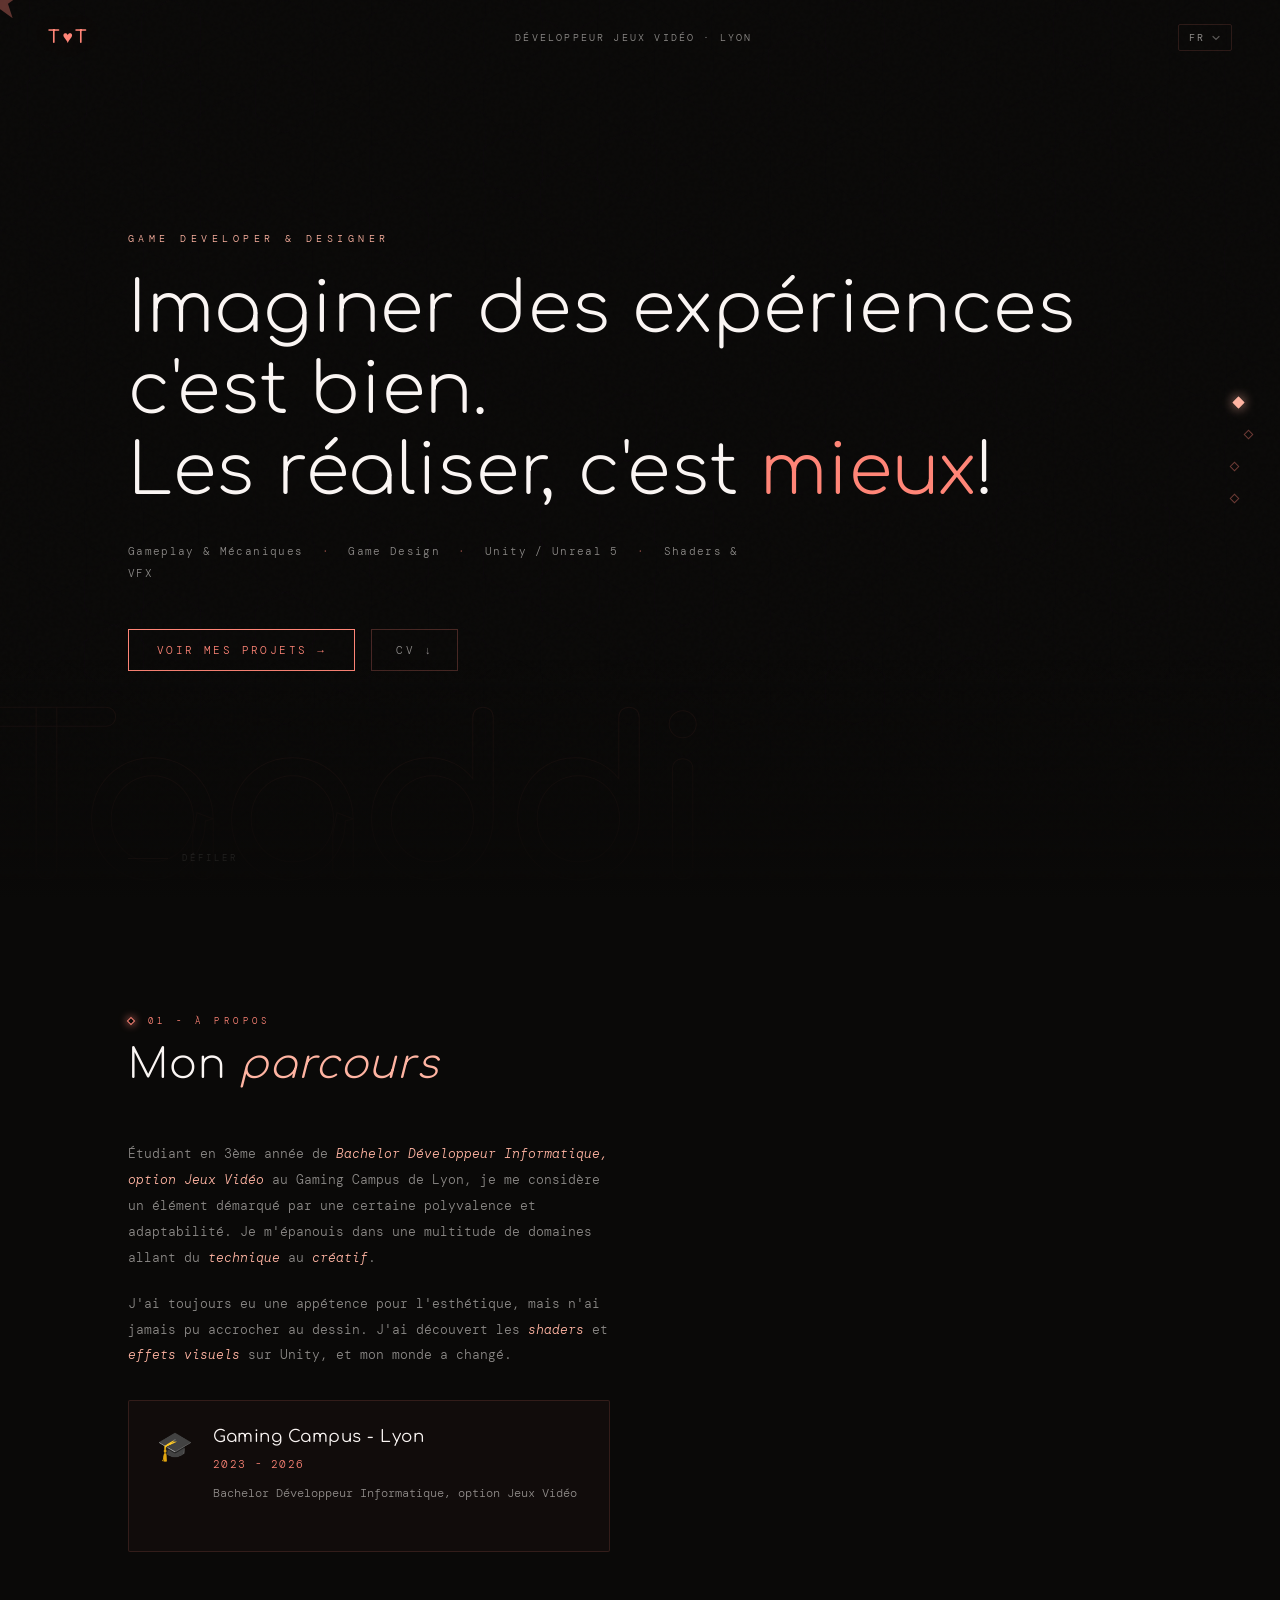
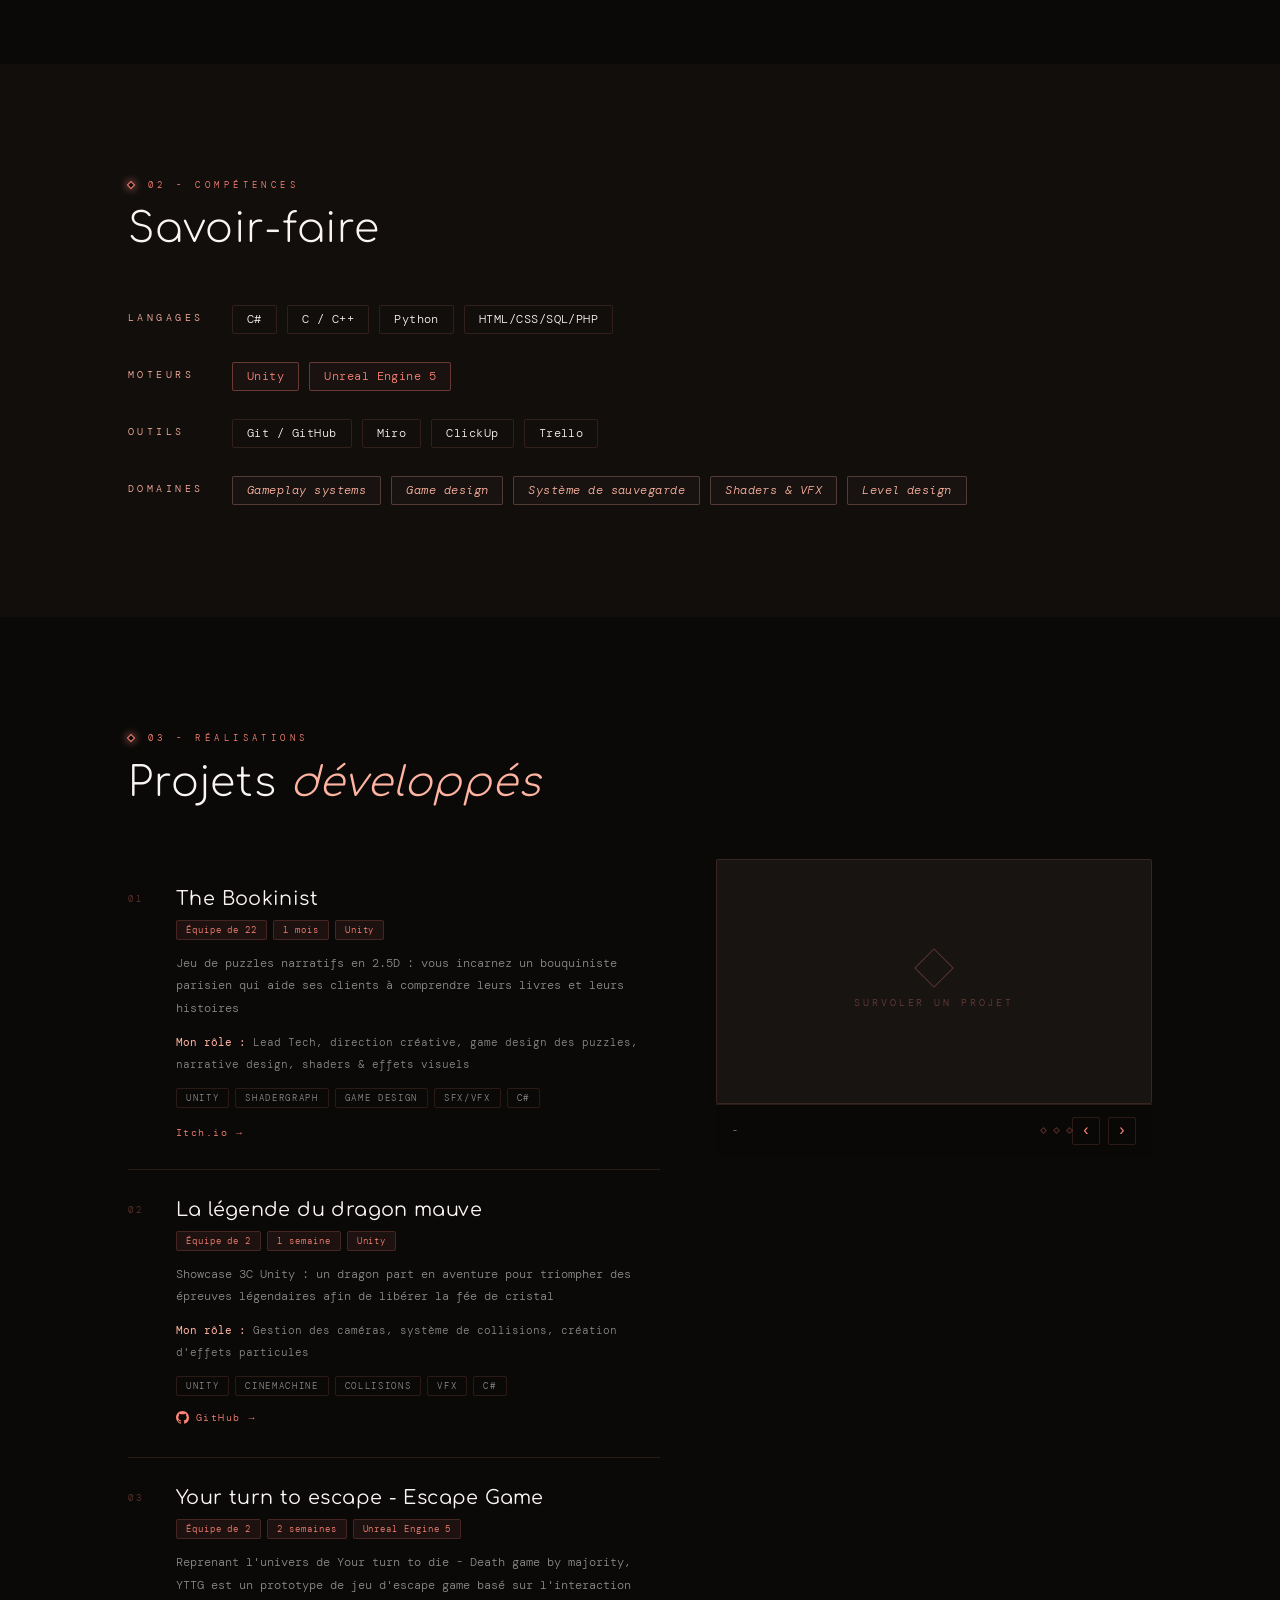
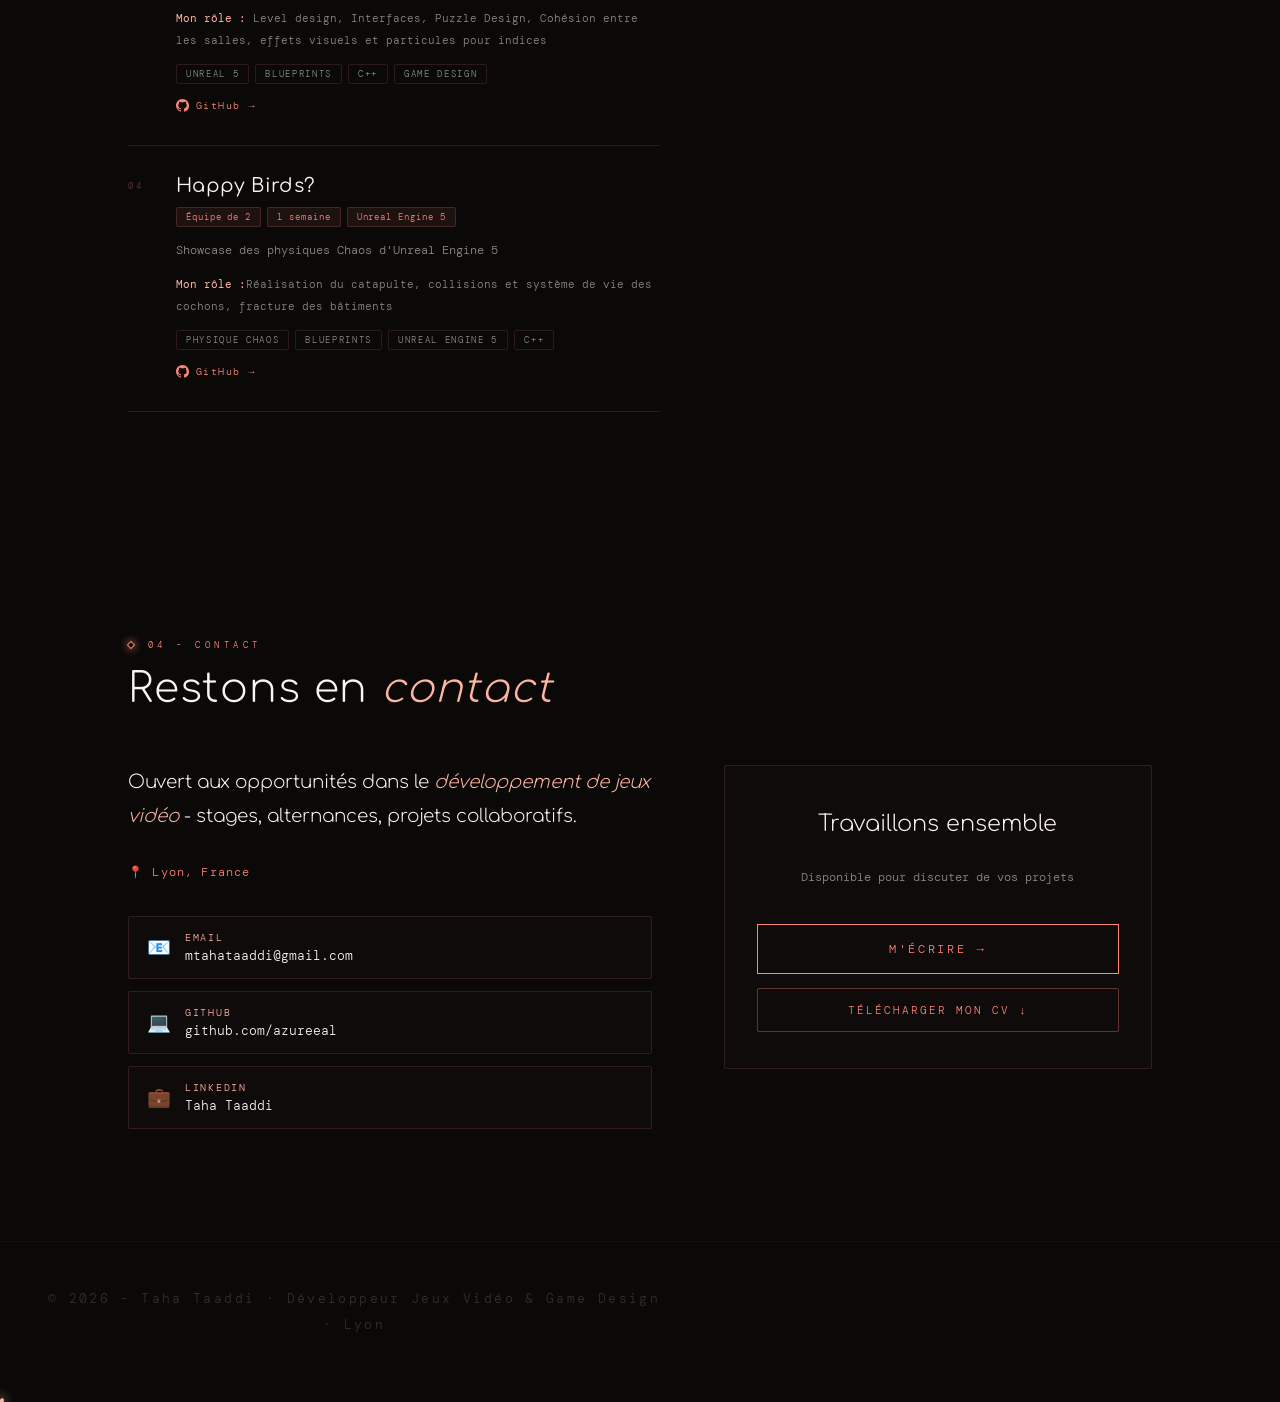
==== commit d799538f: "[EDIT] fr" ====
--- a/fr/index.html
+++ b/fr/index.html
@@ -34,7 +34,7 @@
             <p class="hero-eyebrow">Game Developer &amp; Designer</p>
             <h1>
                 Imaginer des expériences c'est bien.<br>
-                Les réaliser, c'est<span class="highlight-teal">mieux</span>!
+                Les réaliser, c'est <span class="highlight-teal">mieux</span>!
             </h1>
             <p class="hero-subtitle">
                 Gameplay &amp; Mécaniques <span>·</span> Game Design <span>·</span> Unity / Unreal 5 <span>·</span> Shaders &amp; VFX
--- a/fr/style.css
+++ b/fr/style.css
@@ -71,7 +71,7 @@
     position: fixed;
     pointer-events: none;
     z-index: 9998;
-    font-size: 26px;
+    font-size: 52px;
     line-height: 1;
     color: rgba(255,133,119,0.35);
     transform: translate(-50%, -50%) rotate(0deg);
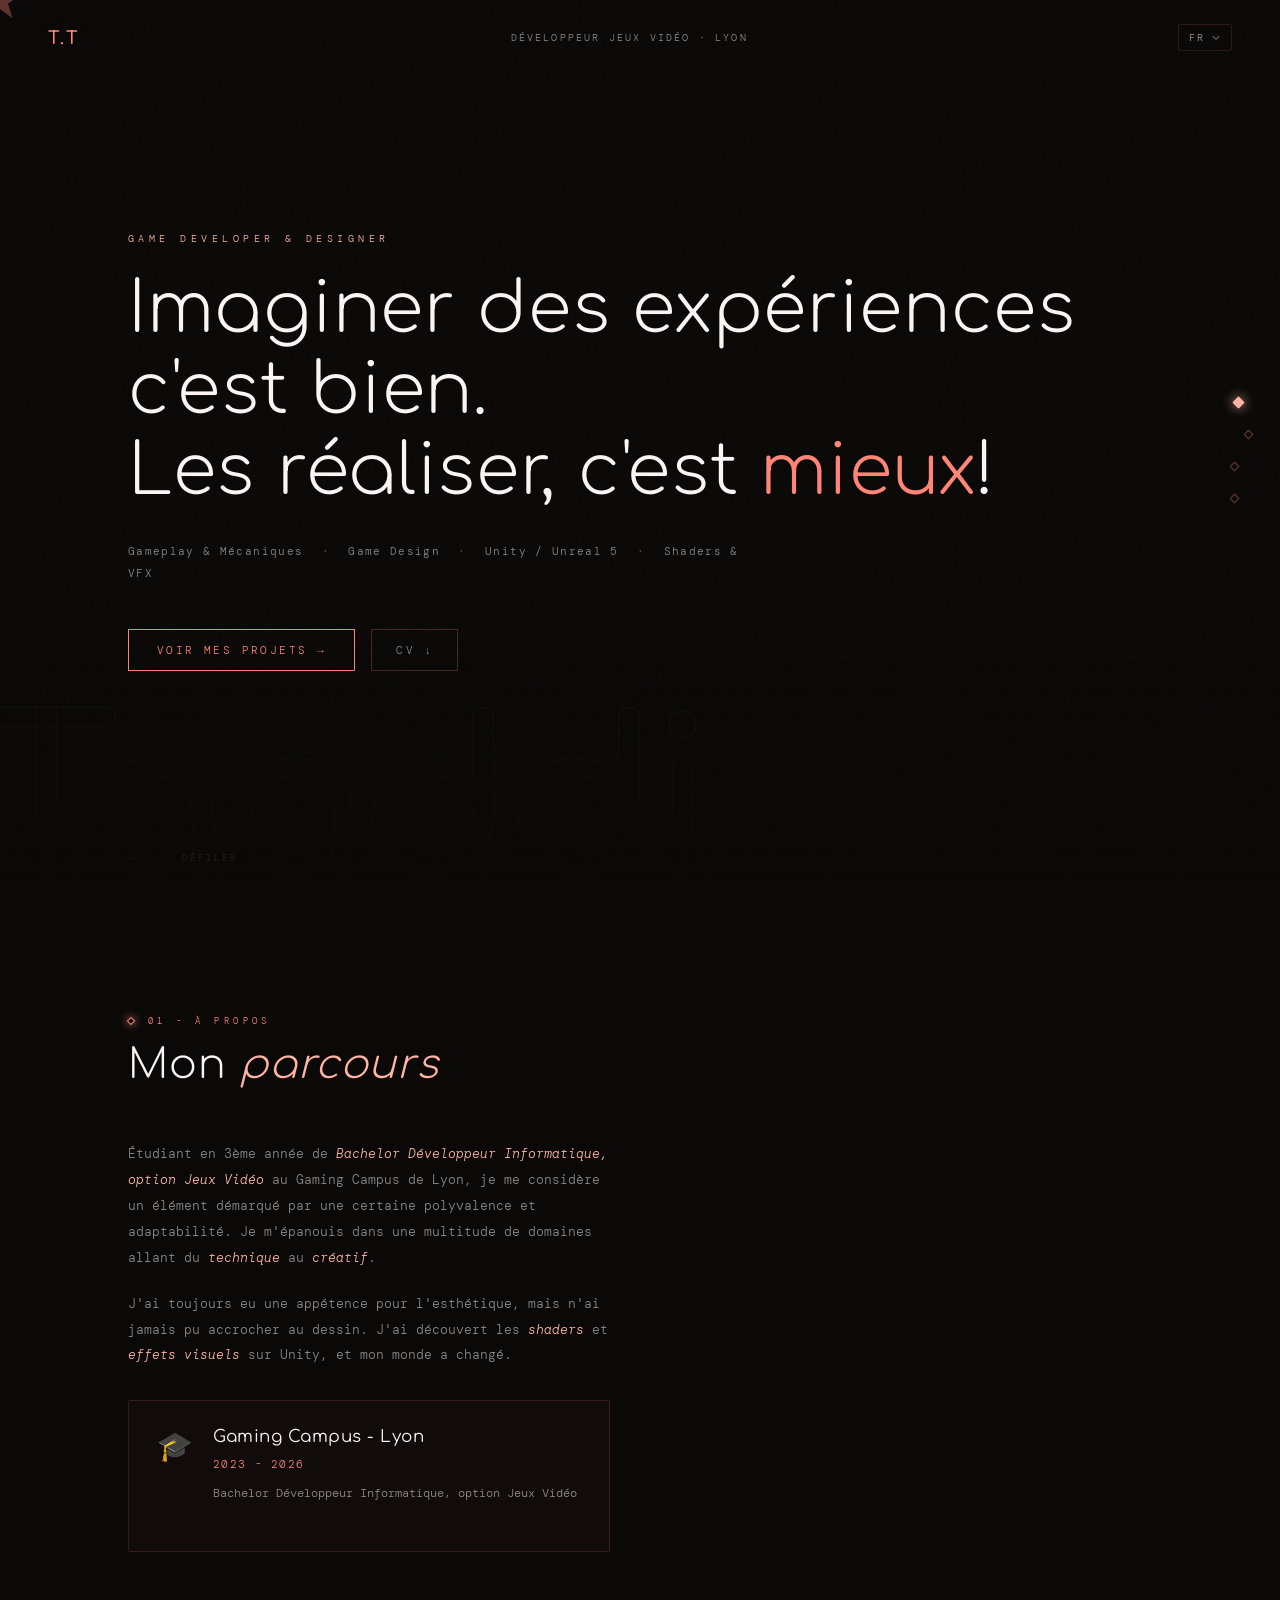
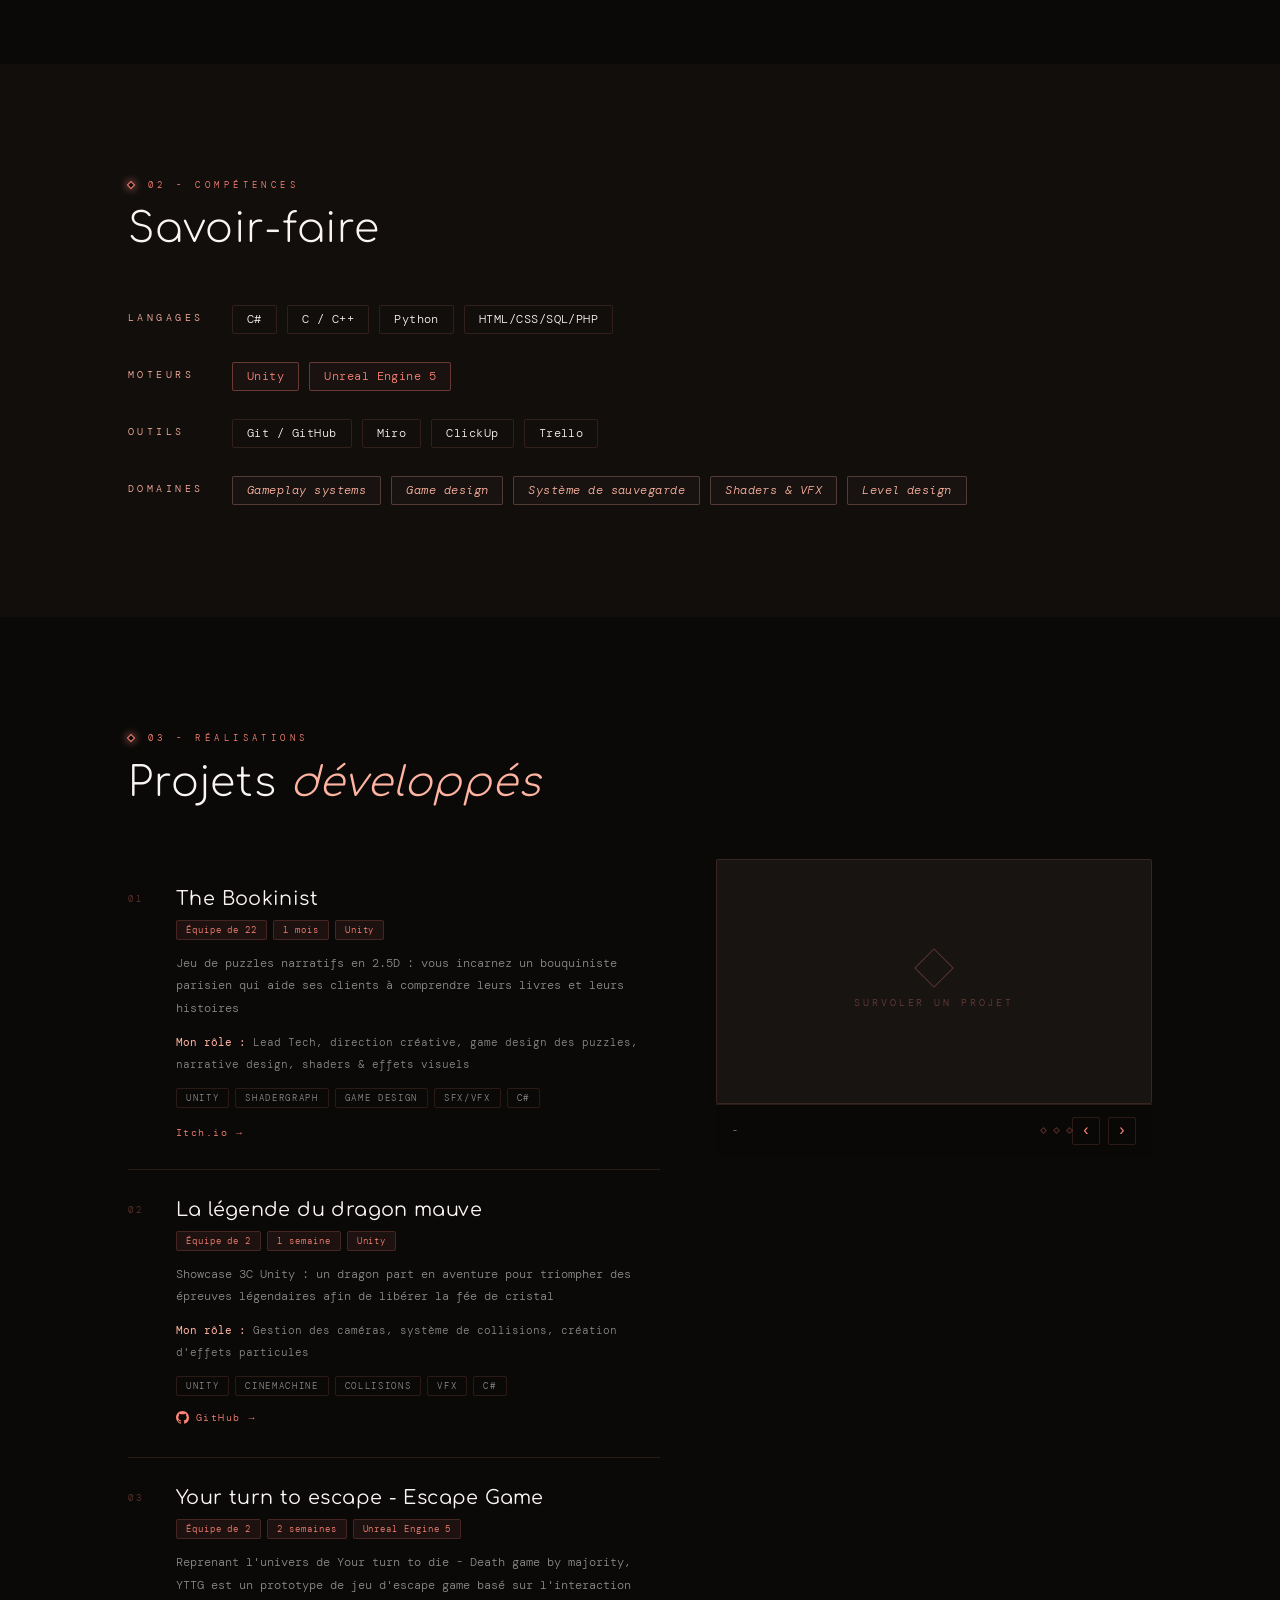
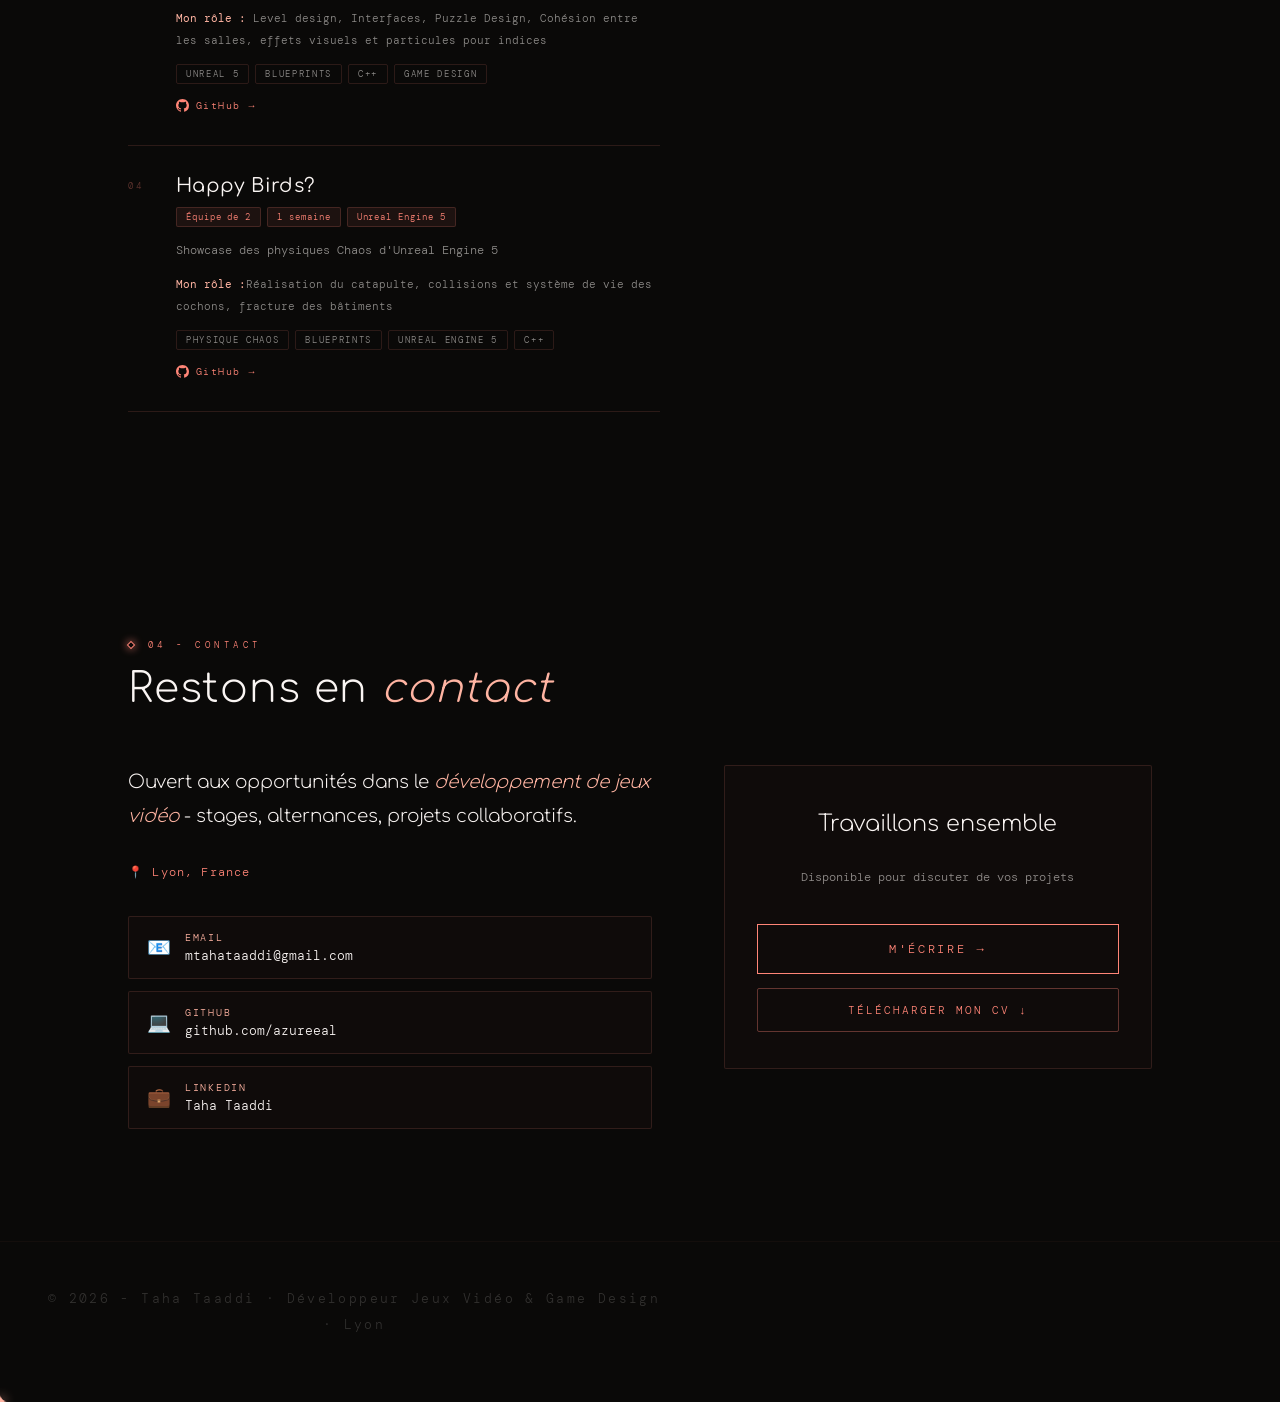
==== commit 628b2712: "[ADD] final push" ====
--- a/fr/index.html
+++ b/fr/index.html
@@ -13,7 +13,7 @@
     <canvas id="hex-canvas"></canvas>
 
     <nav class="nav">
-        <div class="nav-logo">T♥T</div>
+        <div class="nav-logo">T.T</div>
         <div class="nav-right">Développeur Jeux Vidéo · Lyon</div>
 
         <div class="lang-switcher">
@@ -150,7 +150,7 @@
                         <p class="row-desc">Showcase 3C Unity : un dragon part en aventure pour triompher des épreuves légendaires afin de libérer la fée de cristal</p>
                         <p class="row-role"><strong>Mon rôle :</strong> Gestion des caméras, système de collisions, création d'effets particules</p>
                         <div class="row-tags"><span class="tag">Unity</span><span class="tag">Cinemachine</span><span class="tag">Collisions</span><span class="tag">VFX</span><span class="tag">C#</span></div>
-                        <a href="https://github.com/Nyevius/Shaders-VFX" target="_blank" rel="noopener" class="row-link">
+                        <a href="https://github.com/azureeal/TheLegendofThePurpleDragon" target="_blank" rel="noopener" class="row-link">
                             <svg width="13" height="13" viewBox="0 0 24 24" fill="currentColor"><path d="M12 0C5.37 0 0 5.37 0 12c0 5.31 3.435 9.795 8.205 11.385.6.105.825-.255.825-.57 0-.285-.015-1.23-.015-2.235-3.015.555-3.795-.735-4.035-1.41-.135-.345-.72-1.41-1.23-1.695-.42-.225-1.02-.78-.015-.795.945-.015 1.62.87 1.845 1.23 1.08 1.815 2.805 1.305 3.495.99.105-.78.42-1.305.765-1.605-2.67-.3-5.46-1.335-5.46-5.925 0-1.305.465-2.385 1.23-3.225-.12-.3-.54-1.53.12-3.18 0 0 1.005-.315 3.3 1.23.96-.27 1.98-.405 3-.405s2.04.135 3 .405c2.295-1.56 3.3-1.23 3.3-1.23.66 1.65.24 2.88.12 3.18.765.84 1.23 1.905 1.23 3.225 0 4.605-2.805 5.625-5.475 5.925.435.375.81 1.095.81 2.22 0 1.605-.015 2.895-.015 3.3 0 .315.225.69.825.57A12.02 12.02 0 0 0 24 12c0-6.63-5.37-12-12-12z" /></svg>
                             GitHub →
                         </a>
@@ -169,7 +169,7 @@
                         <p class="row-desc">Reprenant l'univers de Your turn to die - Death game by majority, YTTG est un prototype de jeu d'escape game basé sur l'interaction</p>
                         <p class="row-role"><strong>Mon rôle :</strong> Level design, Interfaces, Puzzle Design, Cohésion entre les salles, effets visuels et particules pour indices</p>
                         <div class="row-tags"><span class="tag">Unreal 5</span><span class="tag">Blueprints</span><span class="tag">C++</span><span class="tag">Game Design</span></div>
-                        <a href="https://github.com/Nyevius/Rooms-Puzzle-Game-" target="_blank" rel="noopener" class="row-link">
+                        <a href="https://github.com/azureeal/EsgrapeGame" target="_blank" rel="noopener" class="row-link">
                             <svg width="13" height="13" viewBox="0 0 24 24" fill="currentColor"><path d="M12 0C5.37 0 0 5.37 0 12c0 5.31 3.435 9.795 8.205 11.385.6.105.825-.255.825-.57 0-.285-.015-1.23-.015-2.235-3.015.555-3.795-.735-4.035-1.41-.135-.345-.72-1.41-1.23-1.695-.42-.225-1.02-.78-.015-.795.945-.015 1.62.87 1.845 1.23 1.08 1.815 2.805 1.305 3.495.99.105-.78.42-1.305.765-1.605-2.67-.3-5.46-1.335-5.46-5.925 0-1.305.465-2.385 1.23-3.225-.12-.3-.54-1.53.12-3.18 0 0 1.005-.315 3.3 1.23.96-.27 1.98-.405 3-.405s2.04.135 3 .405c2.295-1.56 3.3-1.23 3.3-1.23.66 1.65.24 2.88.12 3.18.765.84 1.23 1.905 1.23 3.225 0 4.605-2.805 5.625-5.475 5.925.435.375.81 1.095.81 2.22 0 1.605-.015 2.895-.015 3.3 0 .315.225.69.825.57A12.02 12.02 0 0 0 24 12c0-6.63-5.37-12-12-12z" /></svg>
                             GitHub →
                         </a>
@@ -188,7 +188,7 @@
                         <p class="row-desc">Showcase des physiques Chaos d'Unreal Engine 5</p>
                         <p class="row-role"><strong>Mon rôle :</strong>Réalisation du catapulte, collisions et système de vie des cochons, fracture des bâtiments</p>
                         <div class="row-tags"><span class="tag">Physique Chaos</span><span class="tag">Blueprints</span><span class="tag">Unreal Engine 5</span><span class="tag">C++</span></div>
-                        <a href="https://github.com/Nyevius/Rooms-Puzzle-Game-" target="_blank" rel="noopener" class="row-link">
+                        <a href="https://github.com/azureeal/HappyBirds" target="_blank" rel="noopener" class="row-link">
                             <svg width="13" height="13" viewBox="0 0 24 24" fill="currentColor"><path d="M12 0C5.37 0 0 5.37 0 12c0 5.31 3.435 9.795 8.205 11.385.6.105.825-.255.825-.57 0-.285-.015-1.23-.015-2.235-3.015.555-3.795-.735-4.035-1.41-.135-.345-.72-1.41-1.23-1.695-.42-.225-1.02-.78-.015-.795.945-.015 1.62.87 1.845 1.23 1.08 1.815 2.805 1.305 3.495.99.105-.78.42-1.305.765-1.605-2.67-.3-5.46-1.335-5.46-5.925 0-1.305.465-2.385 1.23-3.225-.12-.3-.54-1.53.12-3.18 0 0 1.005-.315 3.3 1.23.96-.27 1.98-.405 3-.405s2.04.135 3 .405c2.295-1.56 3.3-1.23 3.3-1.23.66 1.65.24 2.88.12 3.18.765.84 1.23 1.905 1.23 3.225 0 4.605-2.805 5.625-5.475 5.925.435.375.81 1.095.81 2.22 0 1.605-.015 2.895-.015 3.3 0 .315.225.69.825.57A12.02 12.02 0 0 0 24 12c0-6.63-5.37-12-12-12z" /></svg>
                             GitHub →
                         </a>
@@ -206,24 +206,29 @@
                         <span class="placeholder-text">Survoler un projet</span>
                     </div>
 
-                    <!-- Slides projet 0 -->
-                    <div class="preview-slide" data-project="0" data-img="0"><img src="../images/GenProcStart.png" alt="Plaines"></div>
-                    <div class="preview-slide" data-project="0" data-img="1"><img src="../images/GenProcDesert.png" alt="Désert"></div>
-                    <div class="preview-slide" data-project="0" data-img="2"><img src="../images/GenProcPortal.png" alt="Portail"></div>
+                    <div class="preview-slide" data-project="0" data-img="0">
+                        <video controls autoplay muted loop playsinline>
+                            <source src="../images/trailer.mp4" type="video/mp4">
+                        </video>
+                    </div>
 
                     <!-- Slides projet 1 -->
-                    <div class="preview-slide" data-project="1" data-img="0"><img src="../images/ShaderVFX (1).png" alt="Crystal Quest"></div>
-                    <div class="preview-slide" data-project="1" data-img="1"><img src="../images/ShaderVFX (2).png" alt="VFX"></div>
+                    <div class="preview-slide" data-project="1" data-img="0"><img src="../images/Dragon1.png" alt="Menu"></div>
+                    <div class="preview-slide" data-project="1" data-img="1"><img src="../images/Dragon2.png" alt="Loading Screen"></div>
+                    <div class="preview-slide" data-project="1" data-img="2"><img src="../images/Dragon3.png" alt="Hub"></div>
+                    <div class="preview-slide" data-project="1" data-img="3"><img src="../images/Dragon4.png" alt="First Level"></div>
 
                     <!-- Slides projet 2 -->
-                    <div class="preview-slide" data-project="2" data-img="0"><img src="../images/RoomScreen (1).png" alt="Rooms 1"></div>
-                    <div class="preview-slide" data-project="2" data-img="1"><img src="../images/RoomScreen (2).png" alt="Rooms 2"></div>
-                    <div class="preview-slide" data-project="2" data-img="2"><img src="../images/RoomScreen (3).png" alt="Rooms 3"></div>
-
-                    <!-- Concept Spirit Dash -->
-                    <div class="preview-slide" data-project="3" data-img="0">
-                        <img src="../images/SpiritDash.png" alt="Spirit Dash">
-                    </div>
+                    <div class="preview-slide" data-project="2" data-img="0"><img src="../images/Room1.png" alt="Room 1"></div>
+                    <div class="preview-slide" data-project="2" data-img="1"><img src="../images/Room2.png" alt="Room 2"></div>
+                    <div class="preview-slide" data-project="2" data-img="2"><img src="../images/Room3.png" alt="Room 3"></div>
+                    <div class="preview-slide" data-project="2" data-img="3"><img src="../images/Room4.png" alt="Room 4"></div>
+                    <div class="preview-slide" data-project="2" data-img="4"><img src="../images/Room5.png" alt="Room 5"></div>
+
+                    <!-- Slides projet 2 -->
+                    <div class="preview-slide" data-project="3" data-img="0"><img src="../images/Level1.png" alt="Level 1"></div>
+                    <div class="preview-slide" data-project="3" data-img="1"><img src="../images/Level2.png" alt="Level 2"></div>
+                    <div class="preview-slide" data-project="3" data-img="2"><img src="../images/Level3.png" alt="Level 3"></div>
                 </div>
 
                 <!-- Nav barre sous la preview -->
@@ -278,10 +283,10 @@
     <script>
         /* ── Preview panel interactif ───────────────────────── */
         const projectData = [
-            { title: 'The Bookinist', imgCount: 3 },
-            { title: 'La légende du dragon mauve', imgCount: 2 },
-            { title: 'Your turn to escape - Escape Game', imgCount: 3 },
-            { title: 'Happy Birds?', imgCount: 1 }
+            { title: 'The Bookinist', imgCount: 1 },
+            { title: 'La légende du dragon mauve', imgCount: 4 },
+            { title: 'Your turn to escape - Escape Game', imgCount: 5 },
+            { title: 'Happy Birds?', imgCount: 3 }
         ];
 
         let activeProject = -1;
--- a/fr/style.css
+++ b/fr/style.css
@@ -64,7 +64,7 @@
 }
 
     .cursor-diamond::before {
-        content: '♥';
+        content: '✦';
     }
 
 .cursor-outer {
@@ -927,6 +927,14 @@
         display: block;
     }
 
+    .preview-slide video {
+        width: 100%;
+        height: 100%;
+        object-fit: contain;
+        background: var(--surface);
+        display: block;
+    }
+
 .preview-placeholder {
     position: absolute;
     inset: 0;
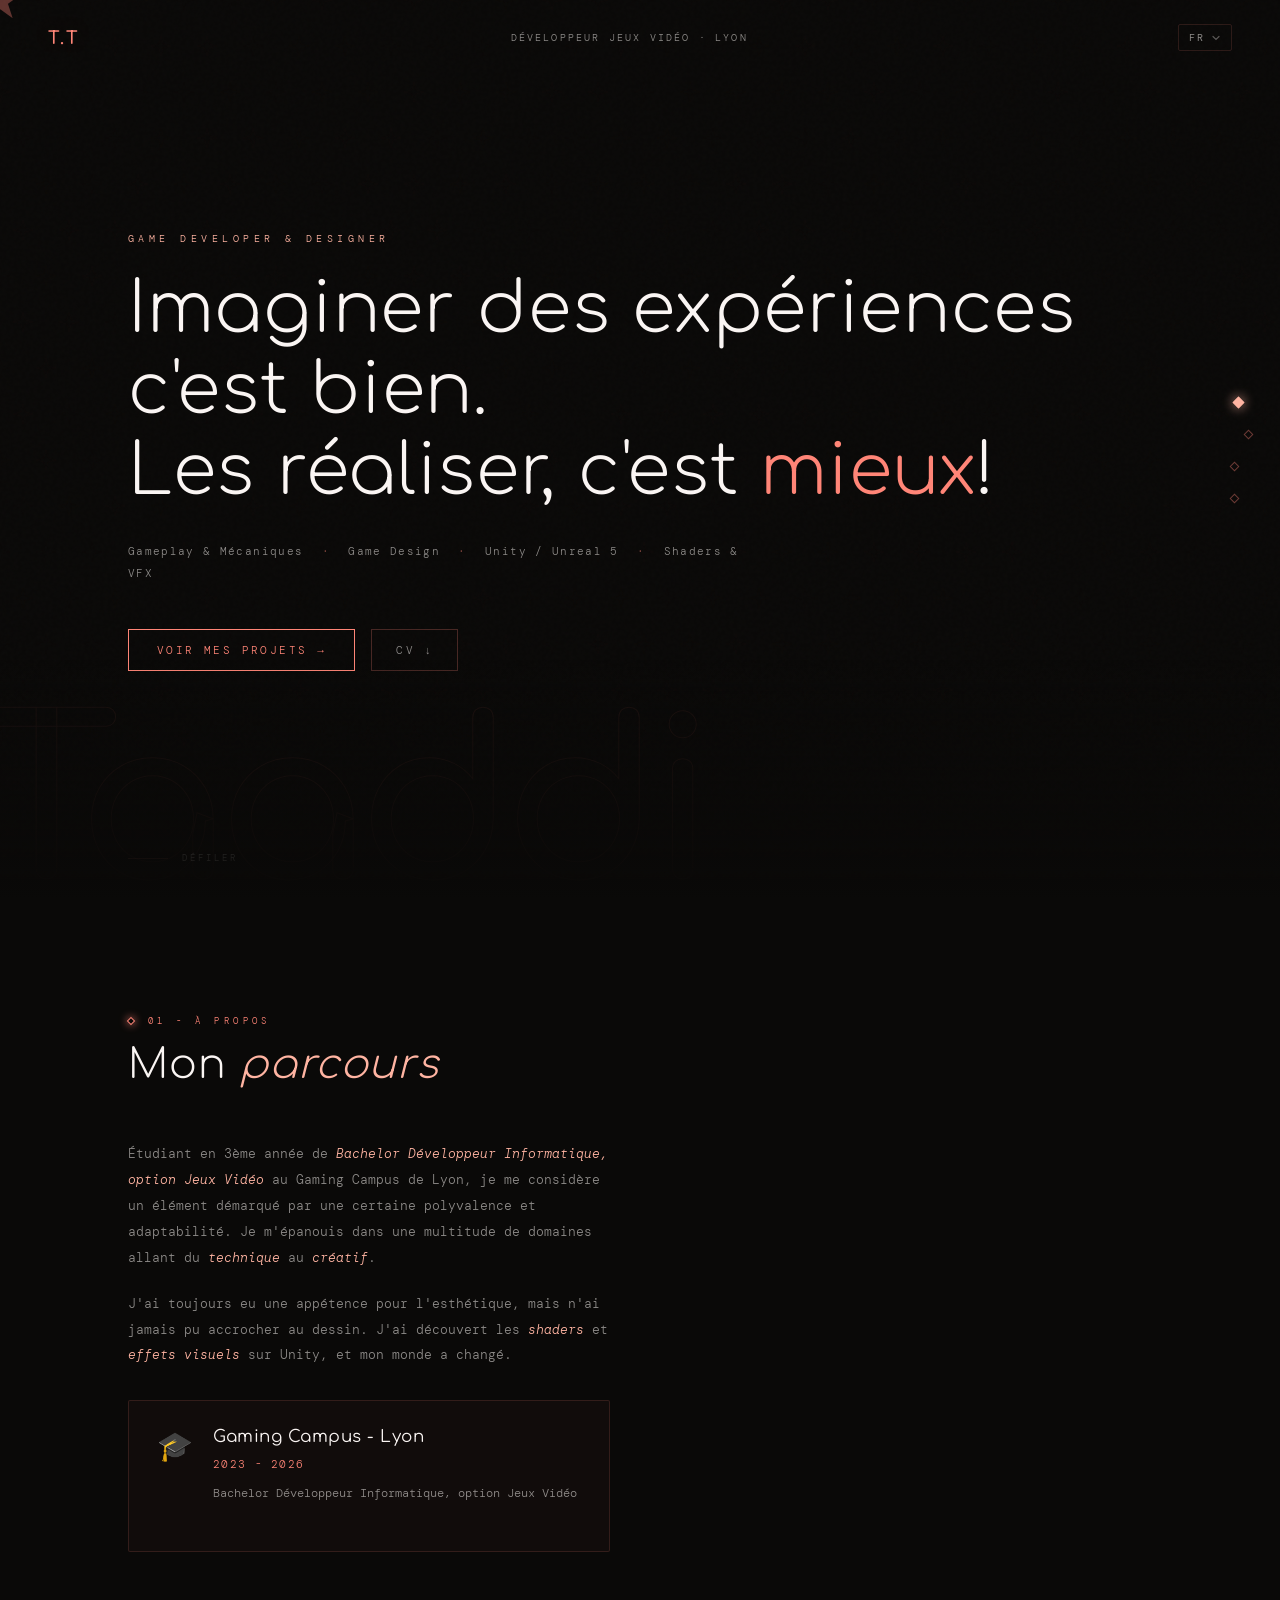
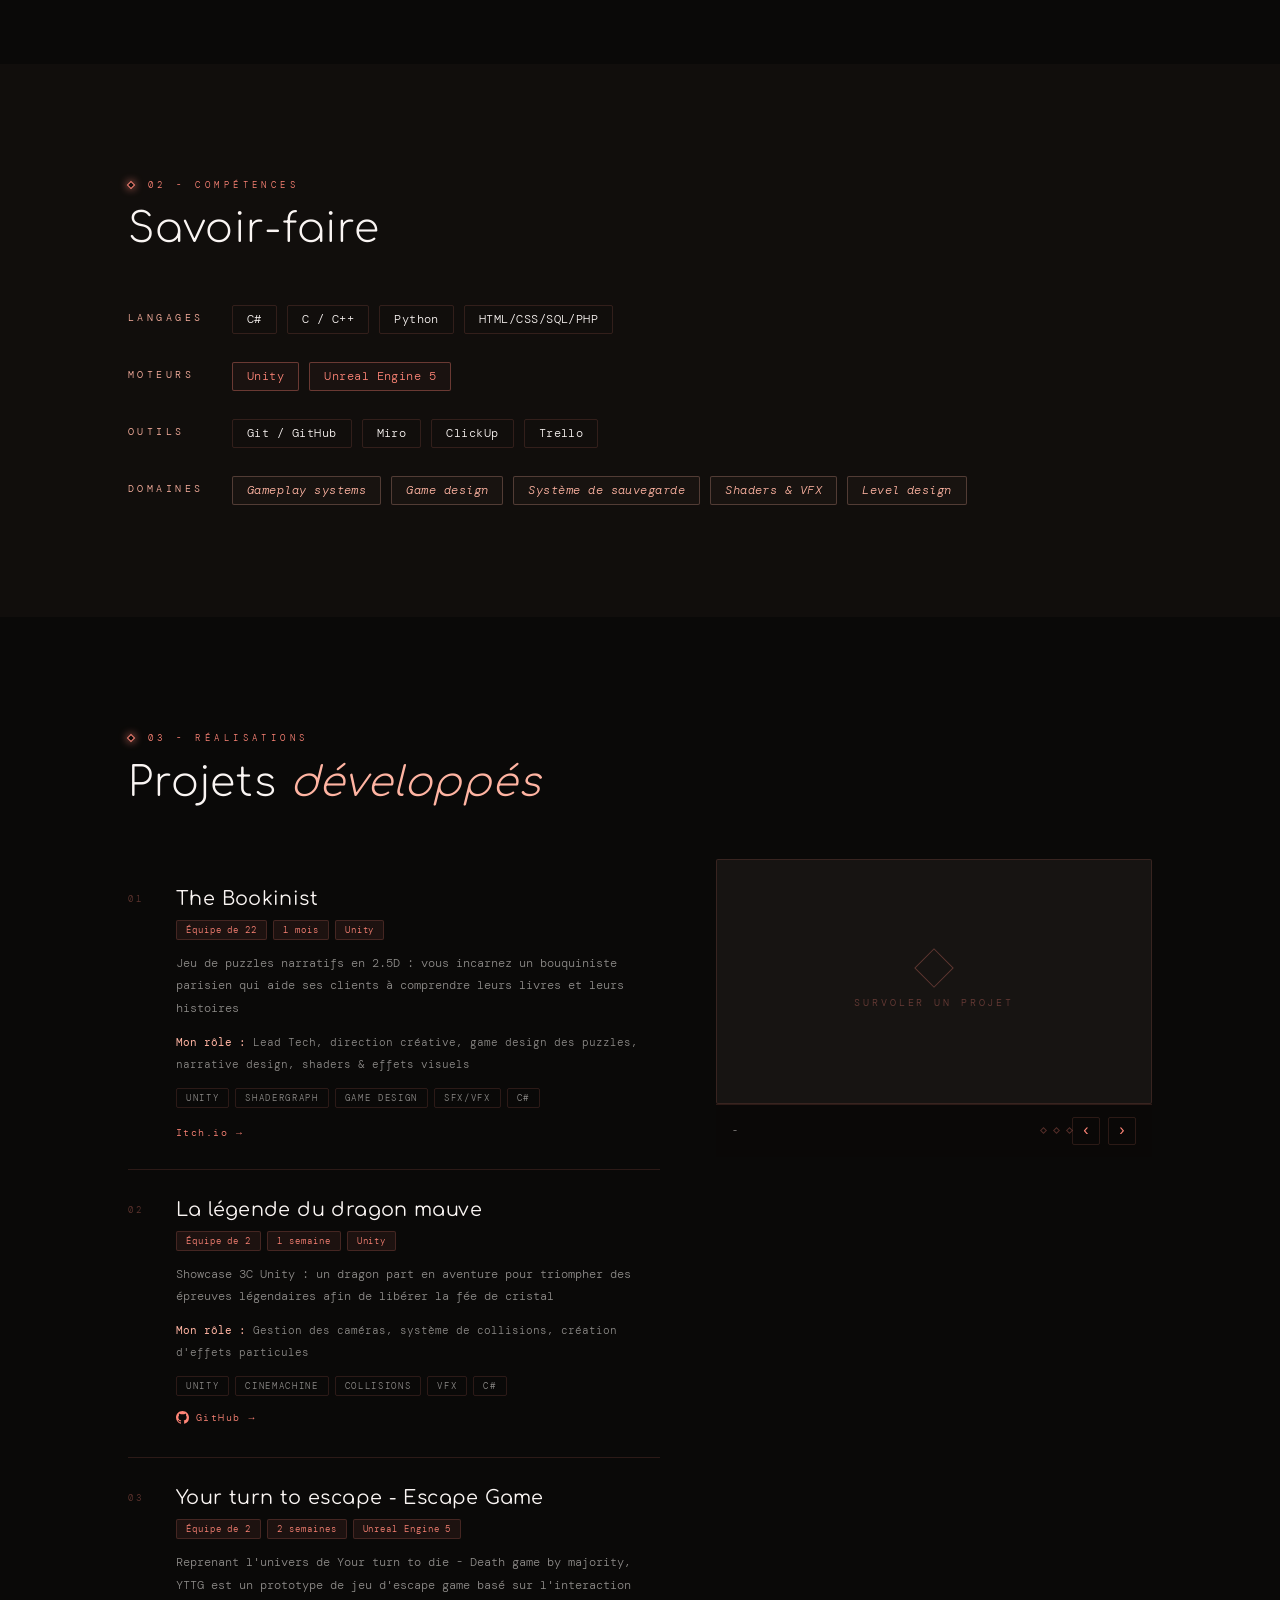
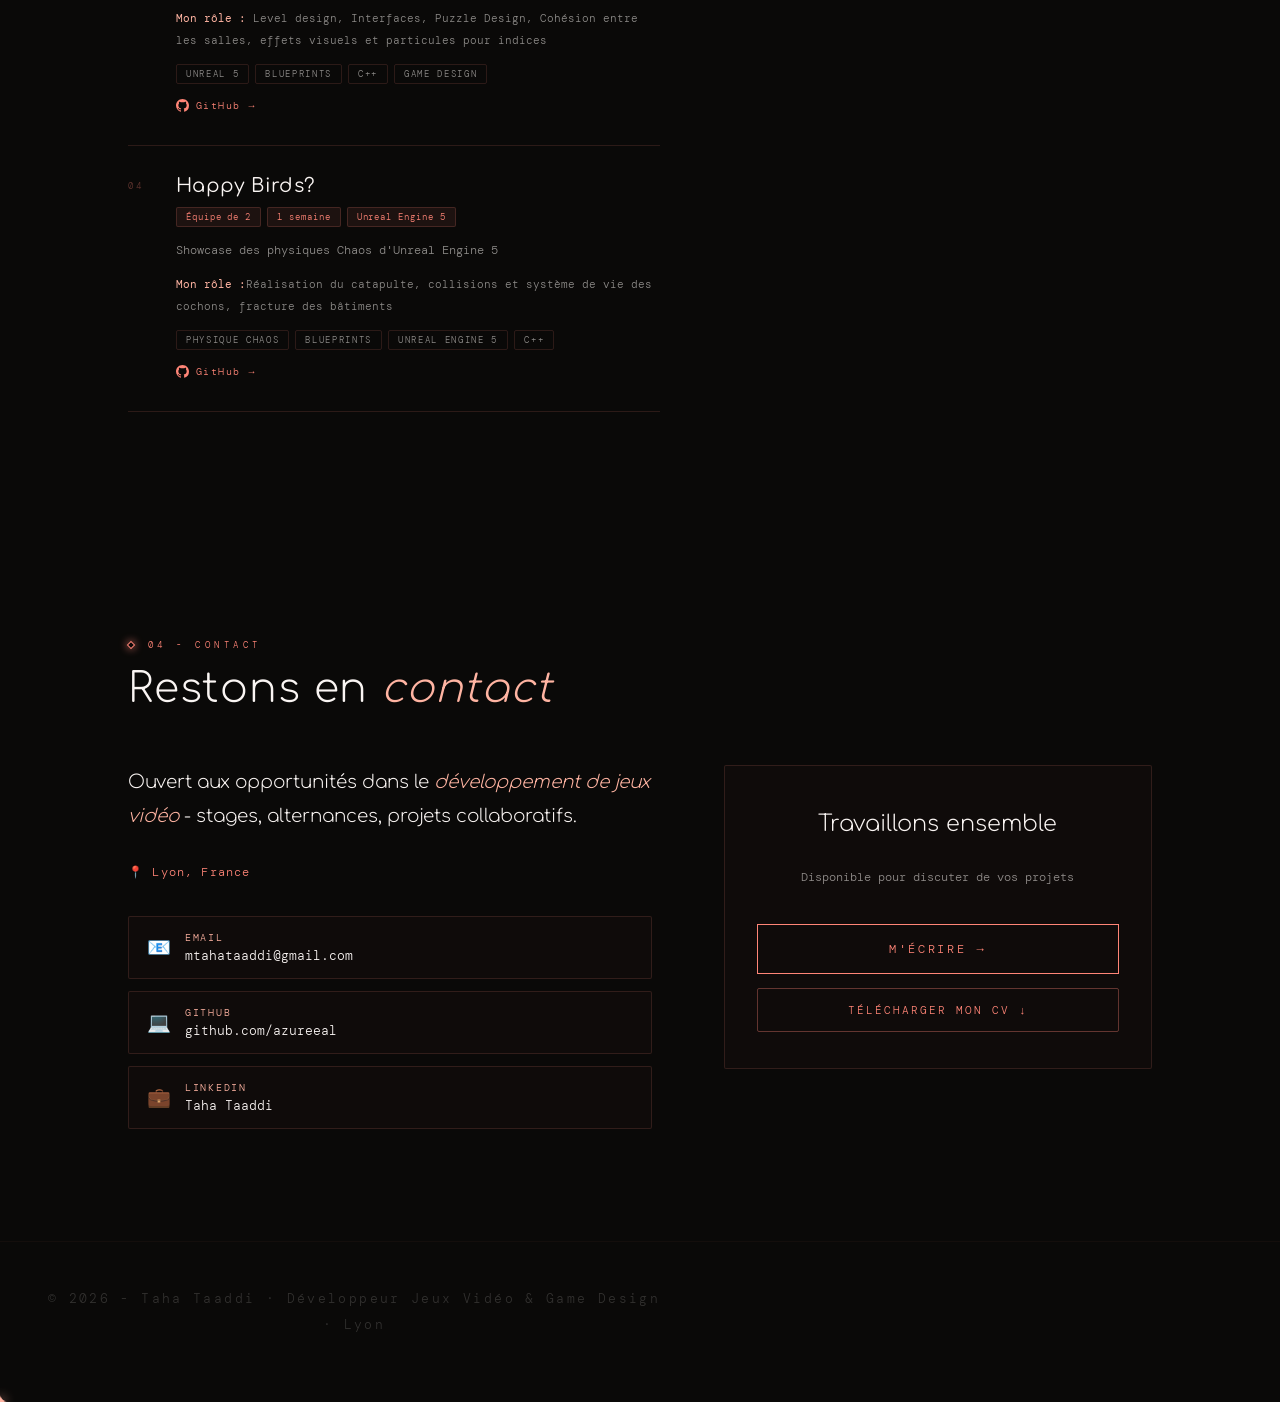
==== commit ff551150: "[ADD] video" ====
--- a/fr/index.html
+++ b/fr/index.html
@@ -207,9 +207,7 @@
                     </div>
 
                     <div class="preview-slide" data-project="0" data-img="0">
-                        <video controls autoplay muted loop playsinline>
-                            <source src="../images/trailer.mp4" type="video/mp4">
-                        </video>
+                        <iframe width="560" height="315" src="https://www.youtube.com/embed/fk-uSdd4cbI?si=e2OzgJIRJpgF8hE5" title="YouTube video player" frameborder="0" allow="accelerometer; autoplay; clipboard-write; encrypted-media; gyroscope; picture-in-picture; web-share" referrerpolicy="strict-origin-when-cross-origin" allowfullscreen></iframe>
                     </div>
 
                     <!-- Slides projet 1 -->
--- a/fr/style.css
+++ b/fr/style.css
@@ -927,12 +927,12 @@
         display: block;
     }
 
-    .preview-slide video {
+    .preview-slide iframe {
         width: 100%;
         height: 100%;
-        object-fit: contain;
+        border: 0;
+        display: block;
         background: var(--surface);
-        display: block;
     }
 
 .preview-placeholder {
